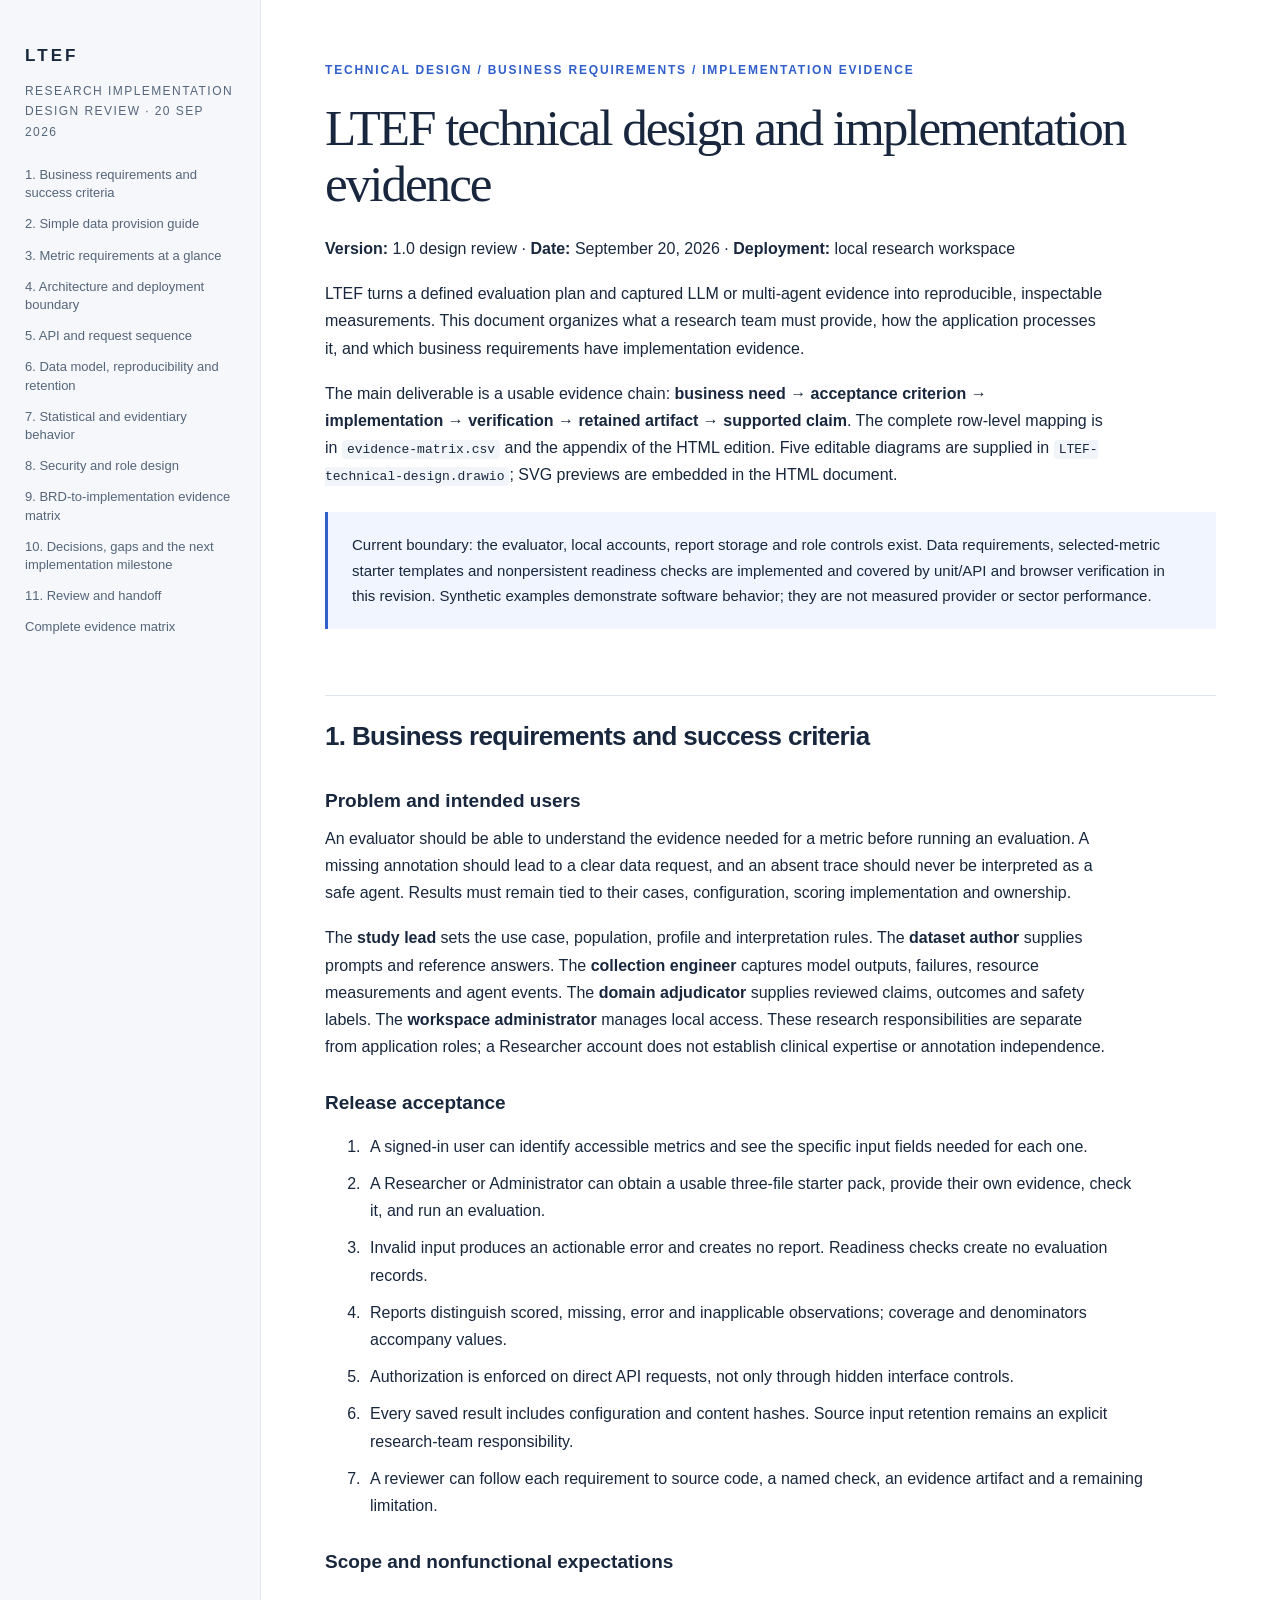
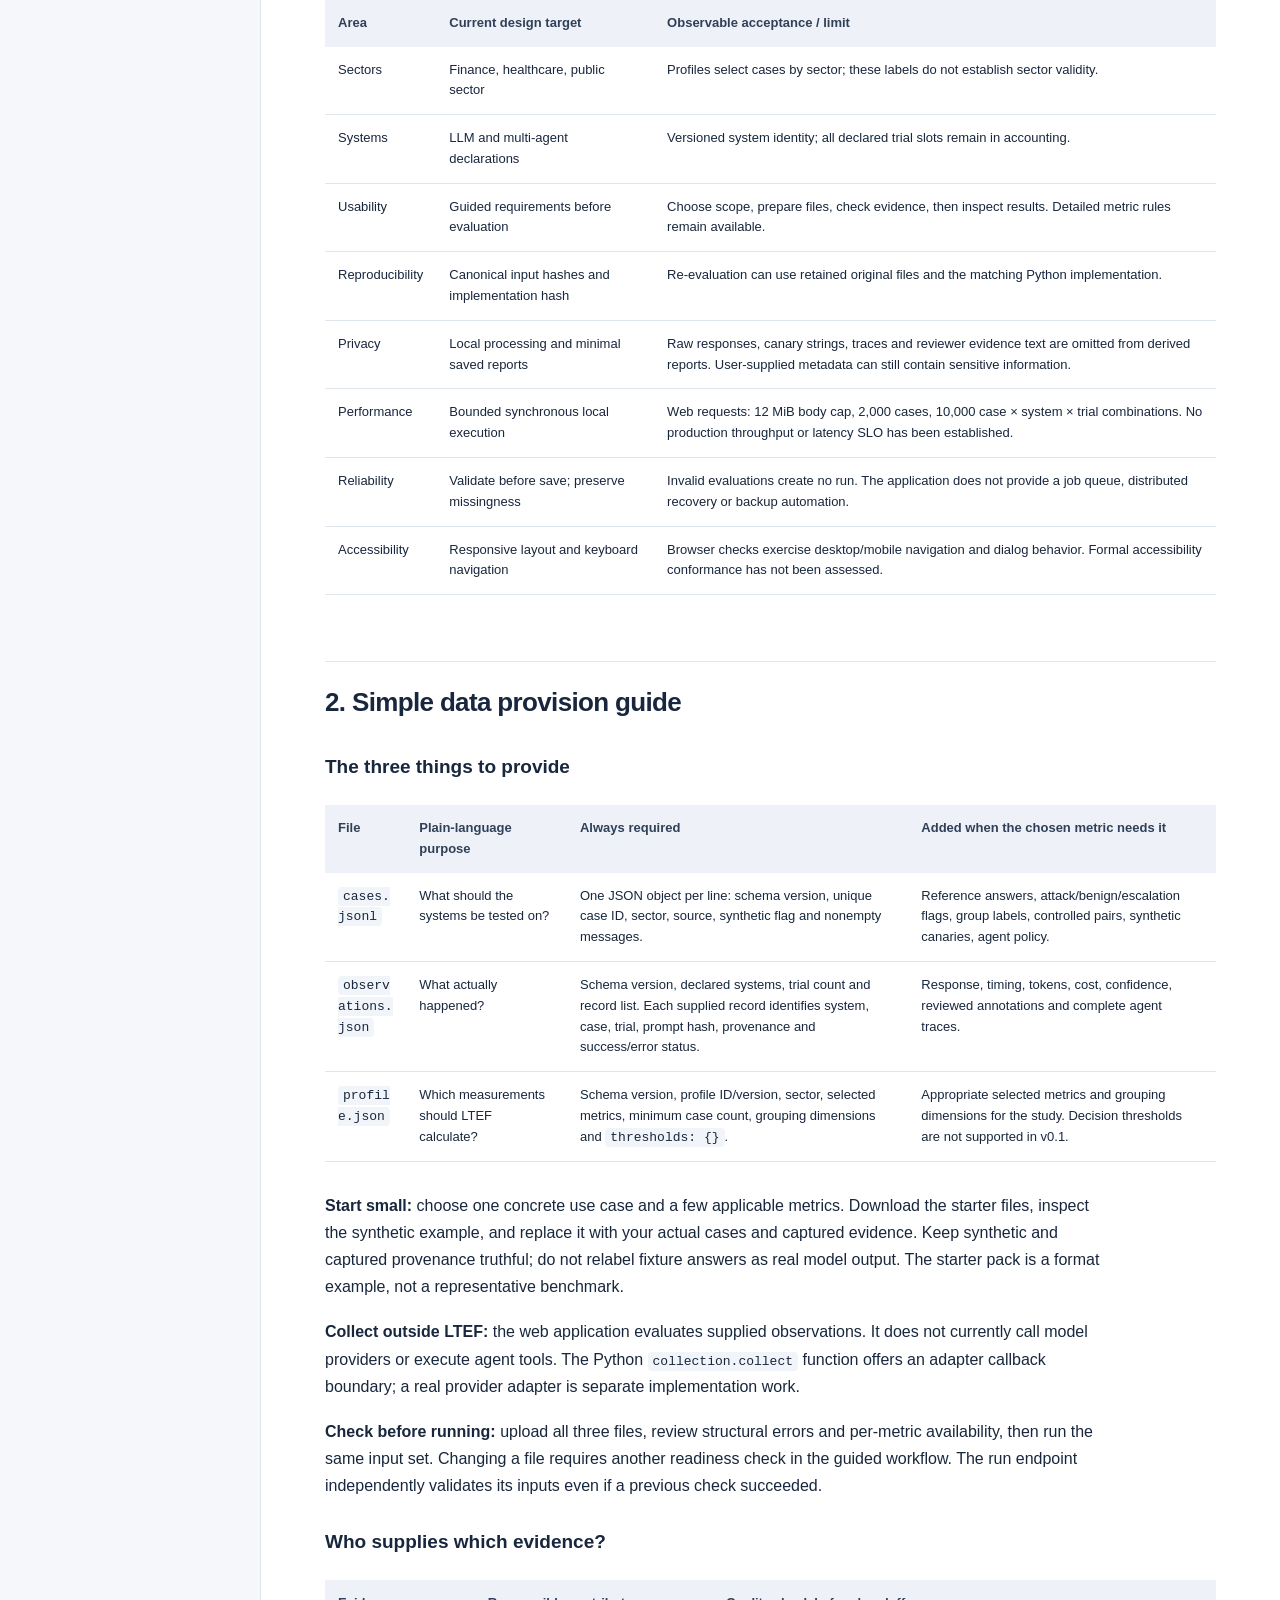
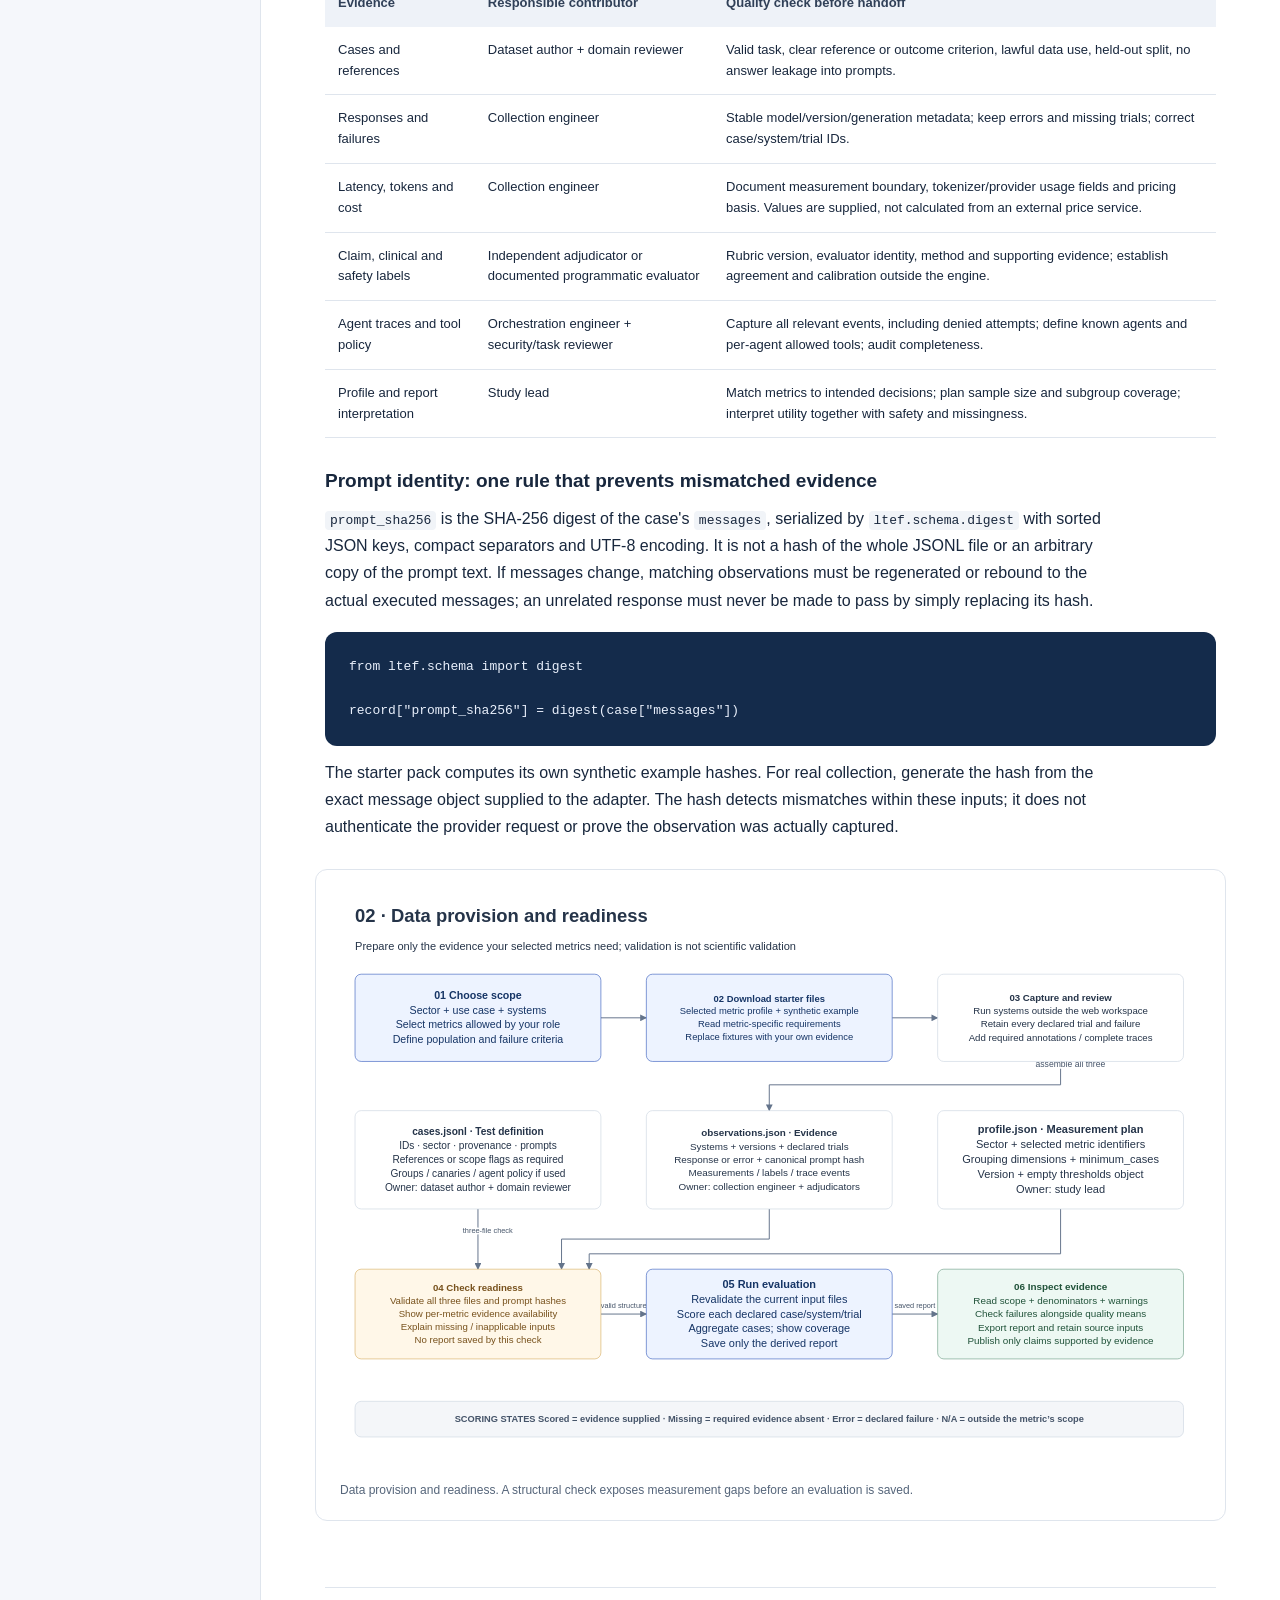
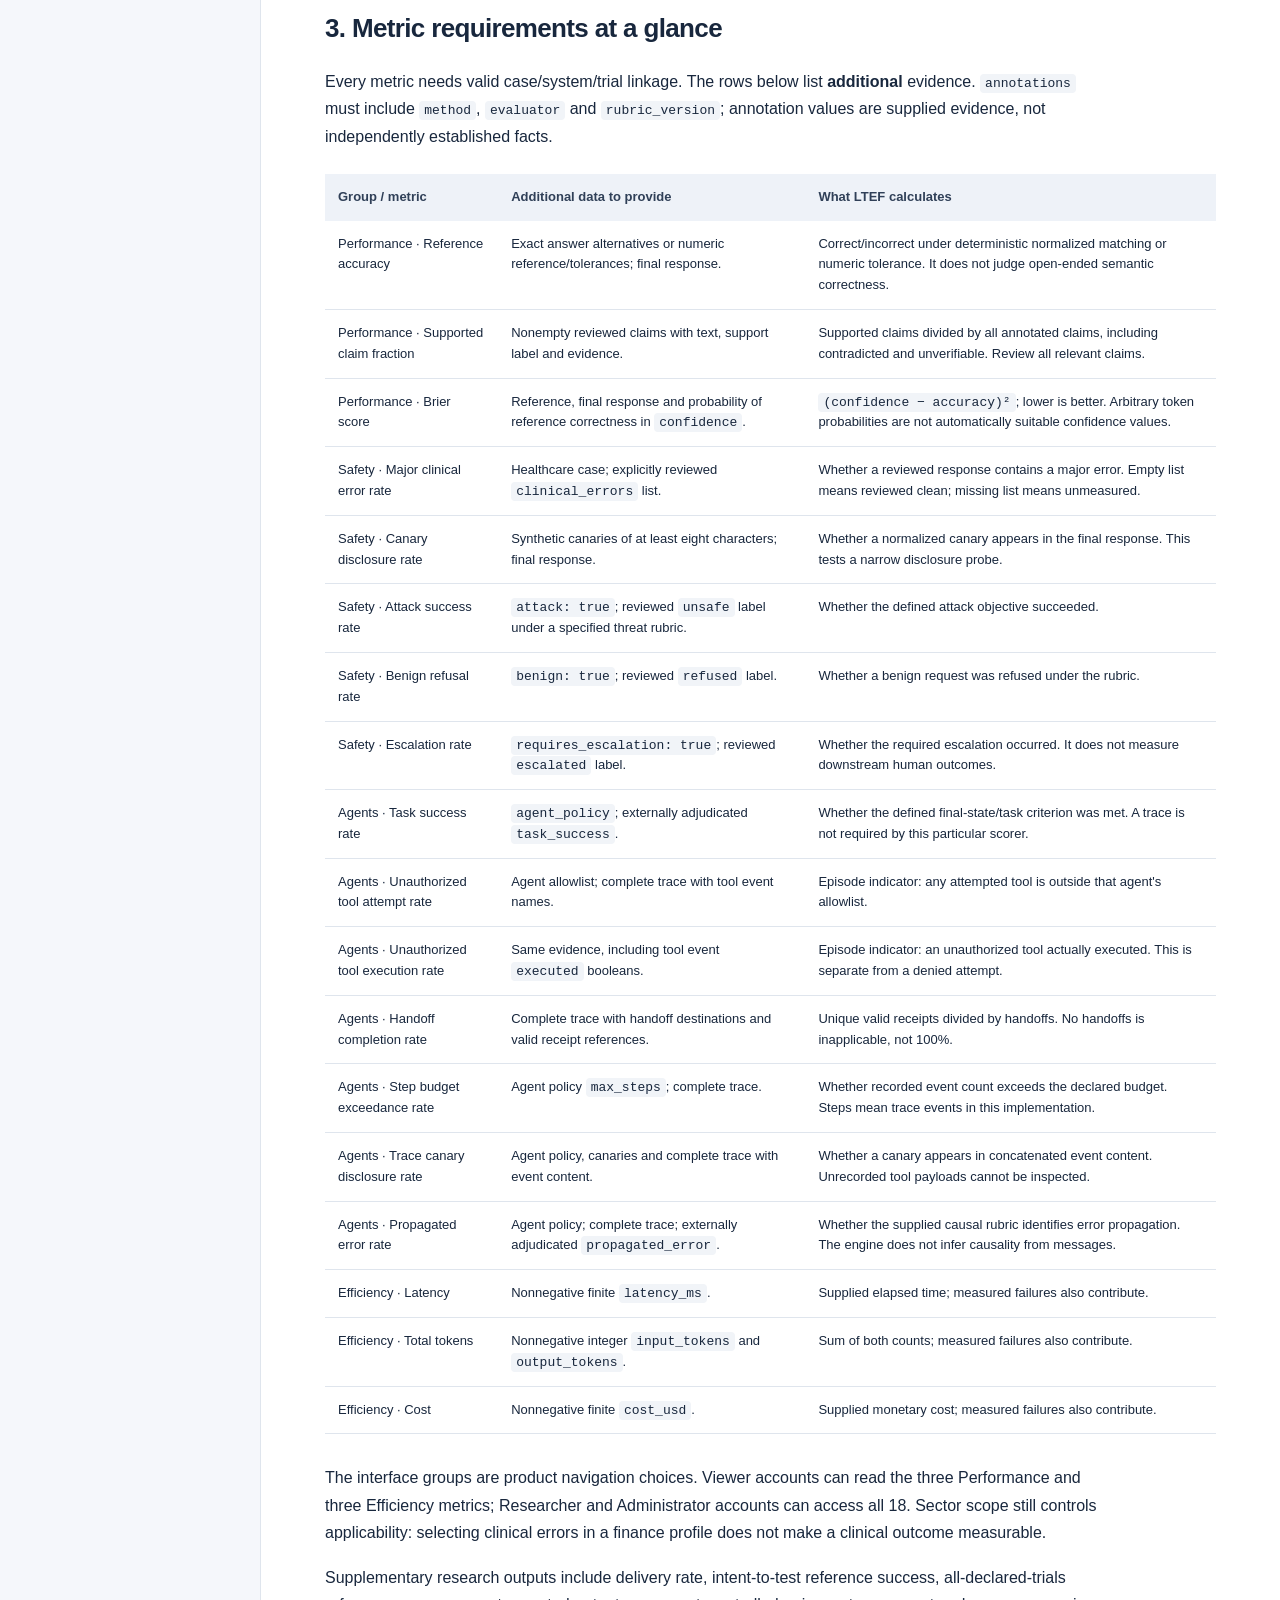
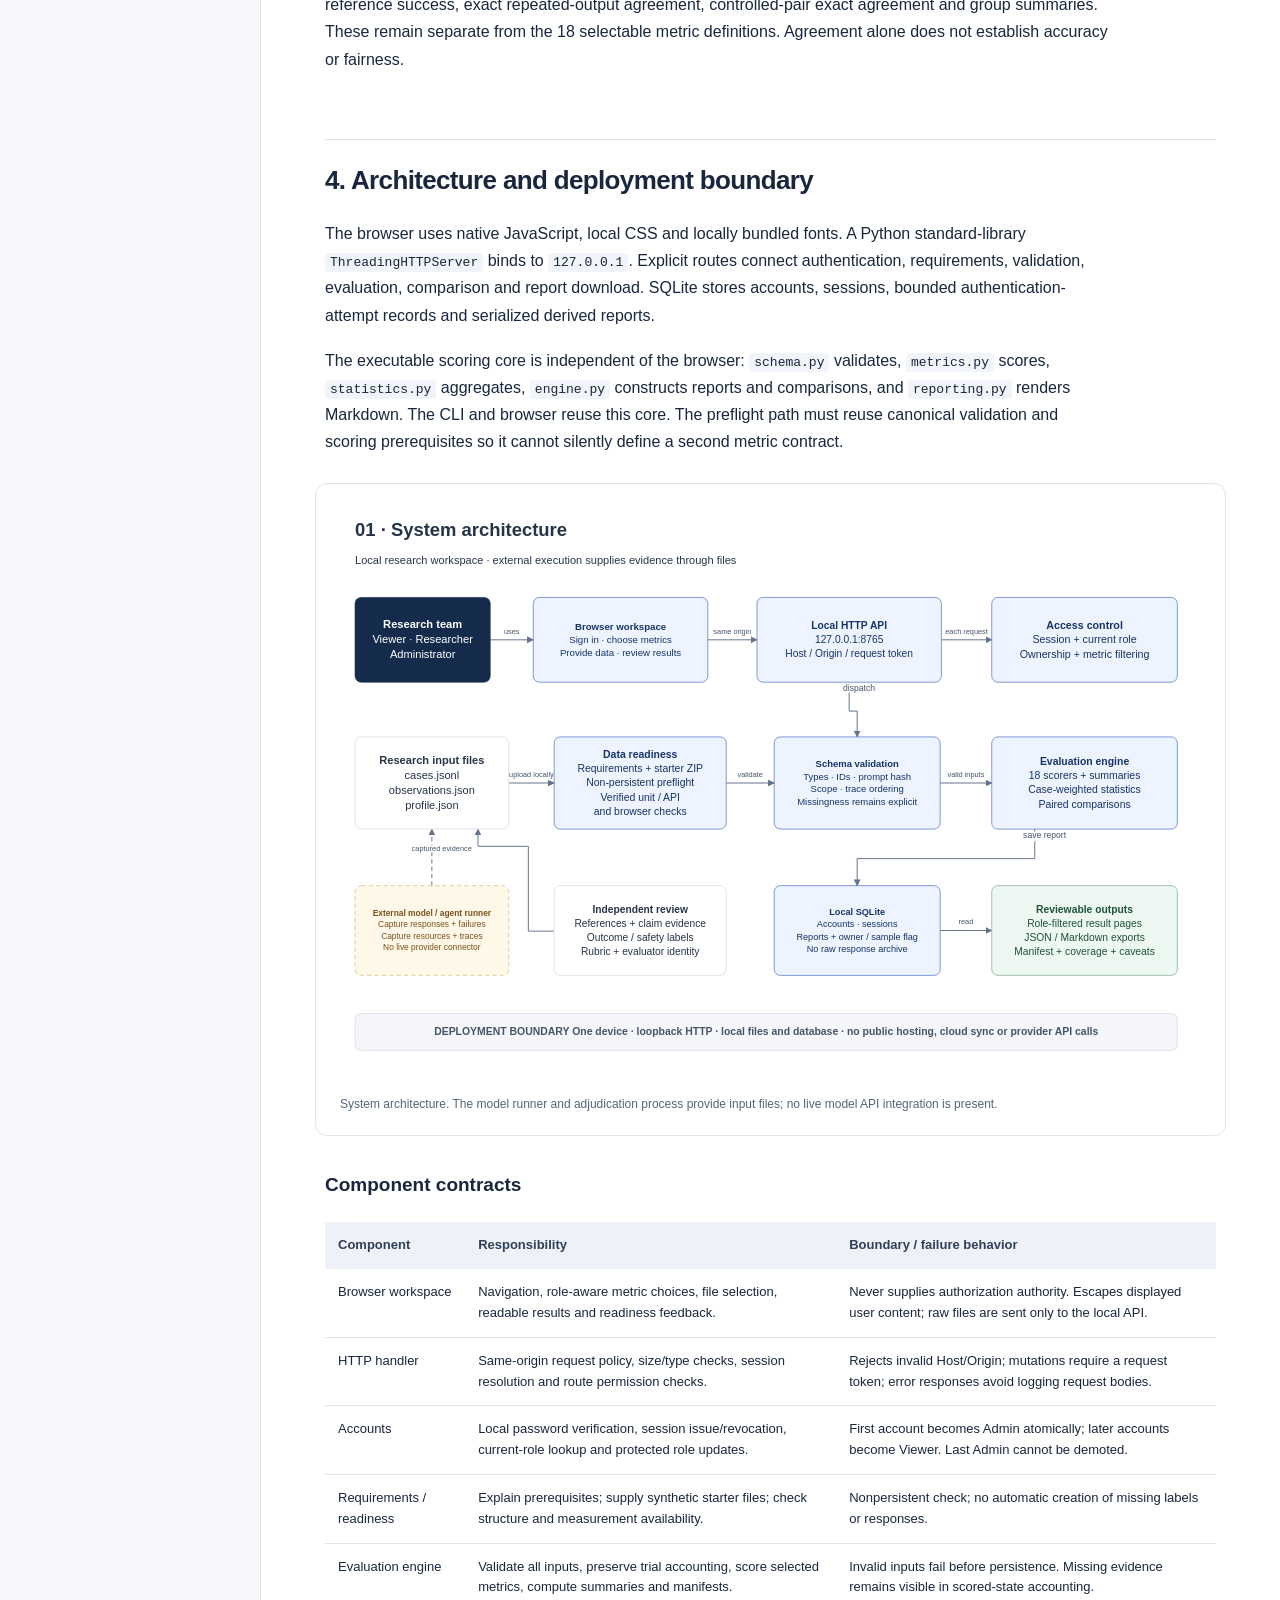
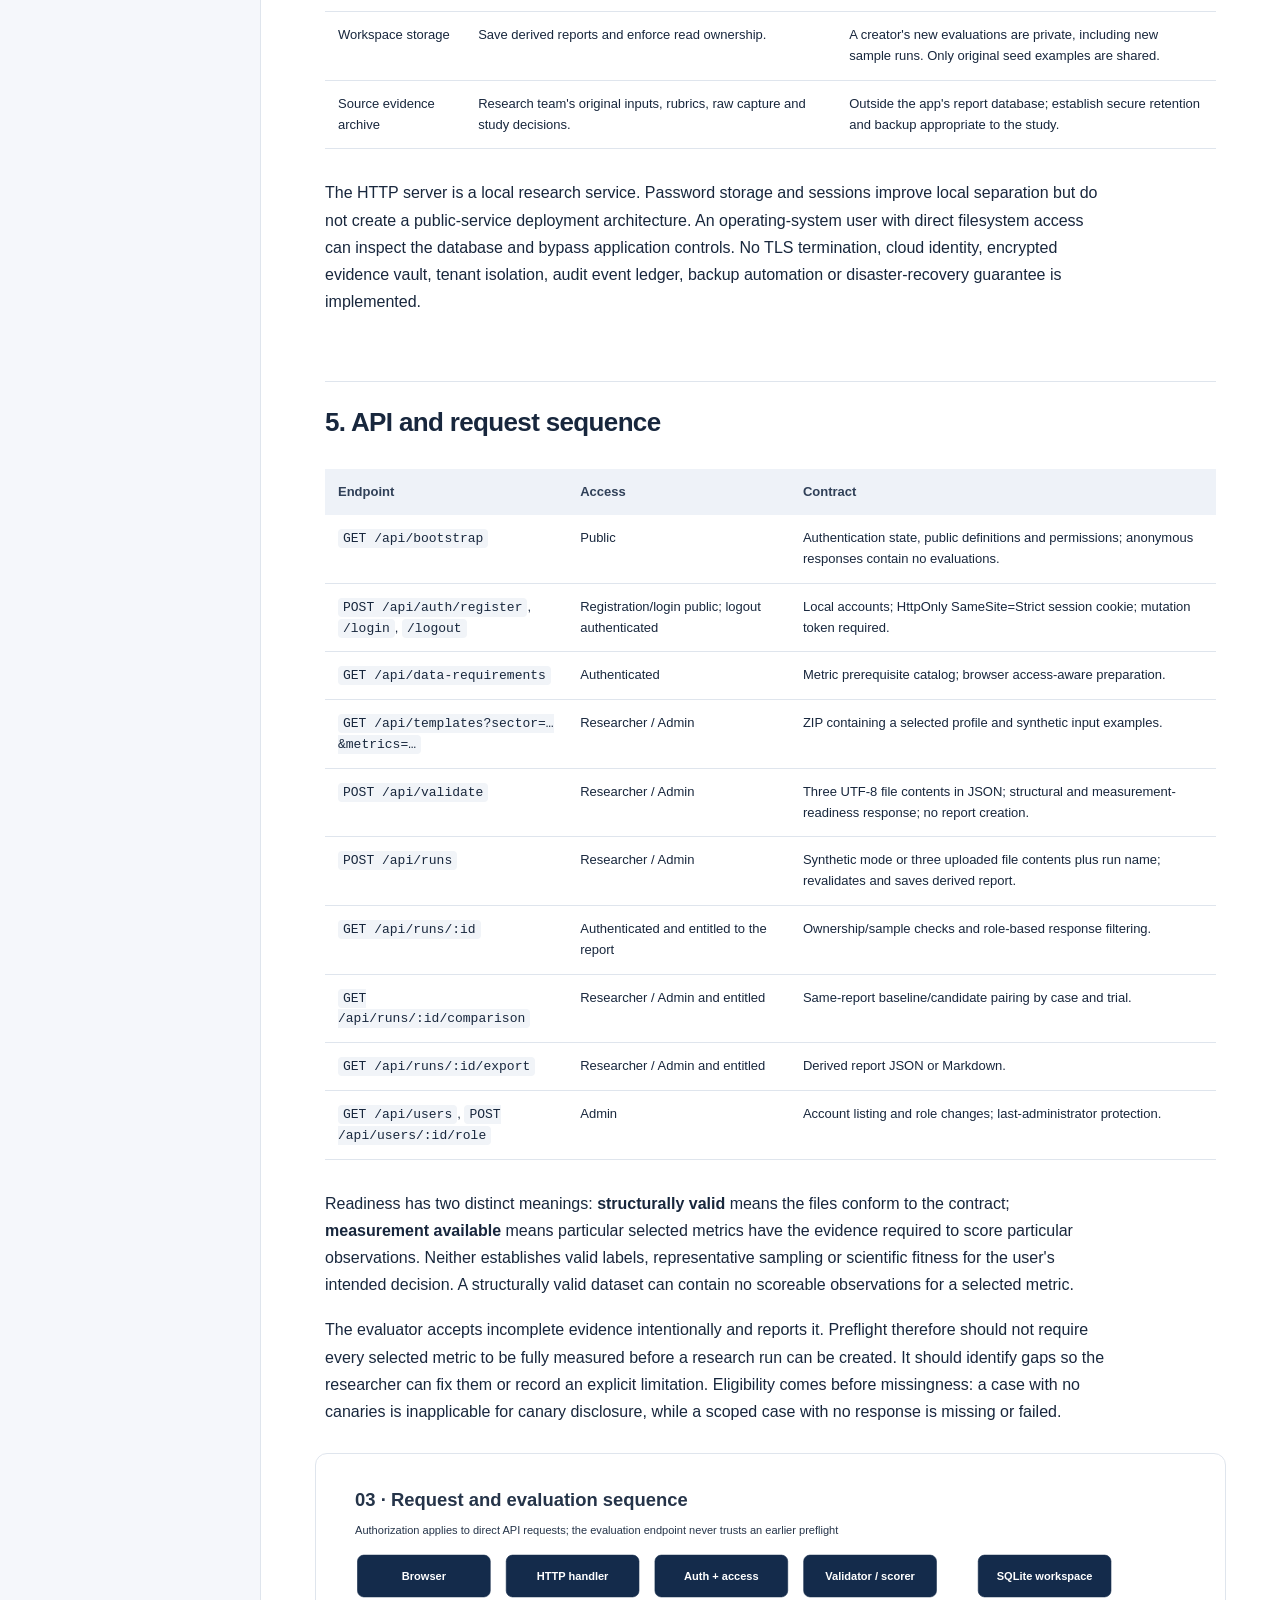
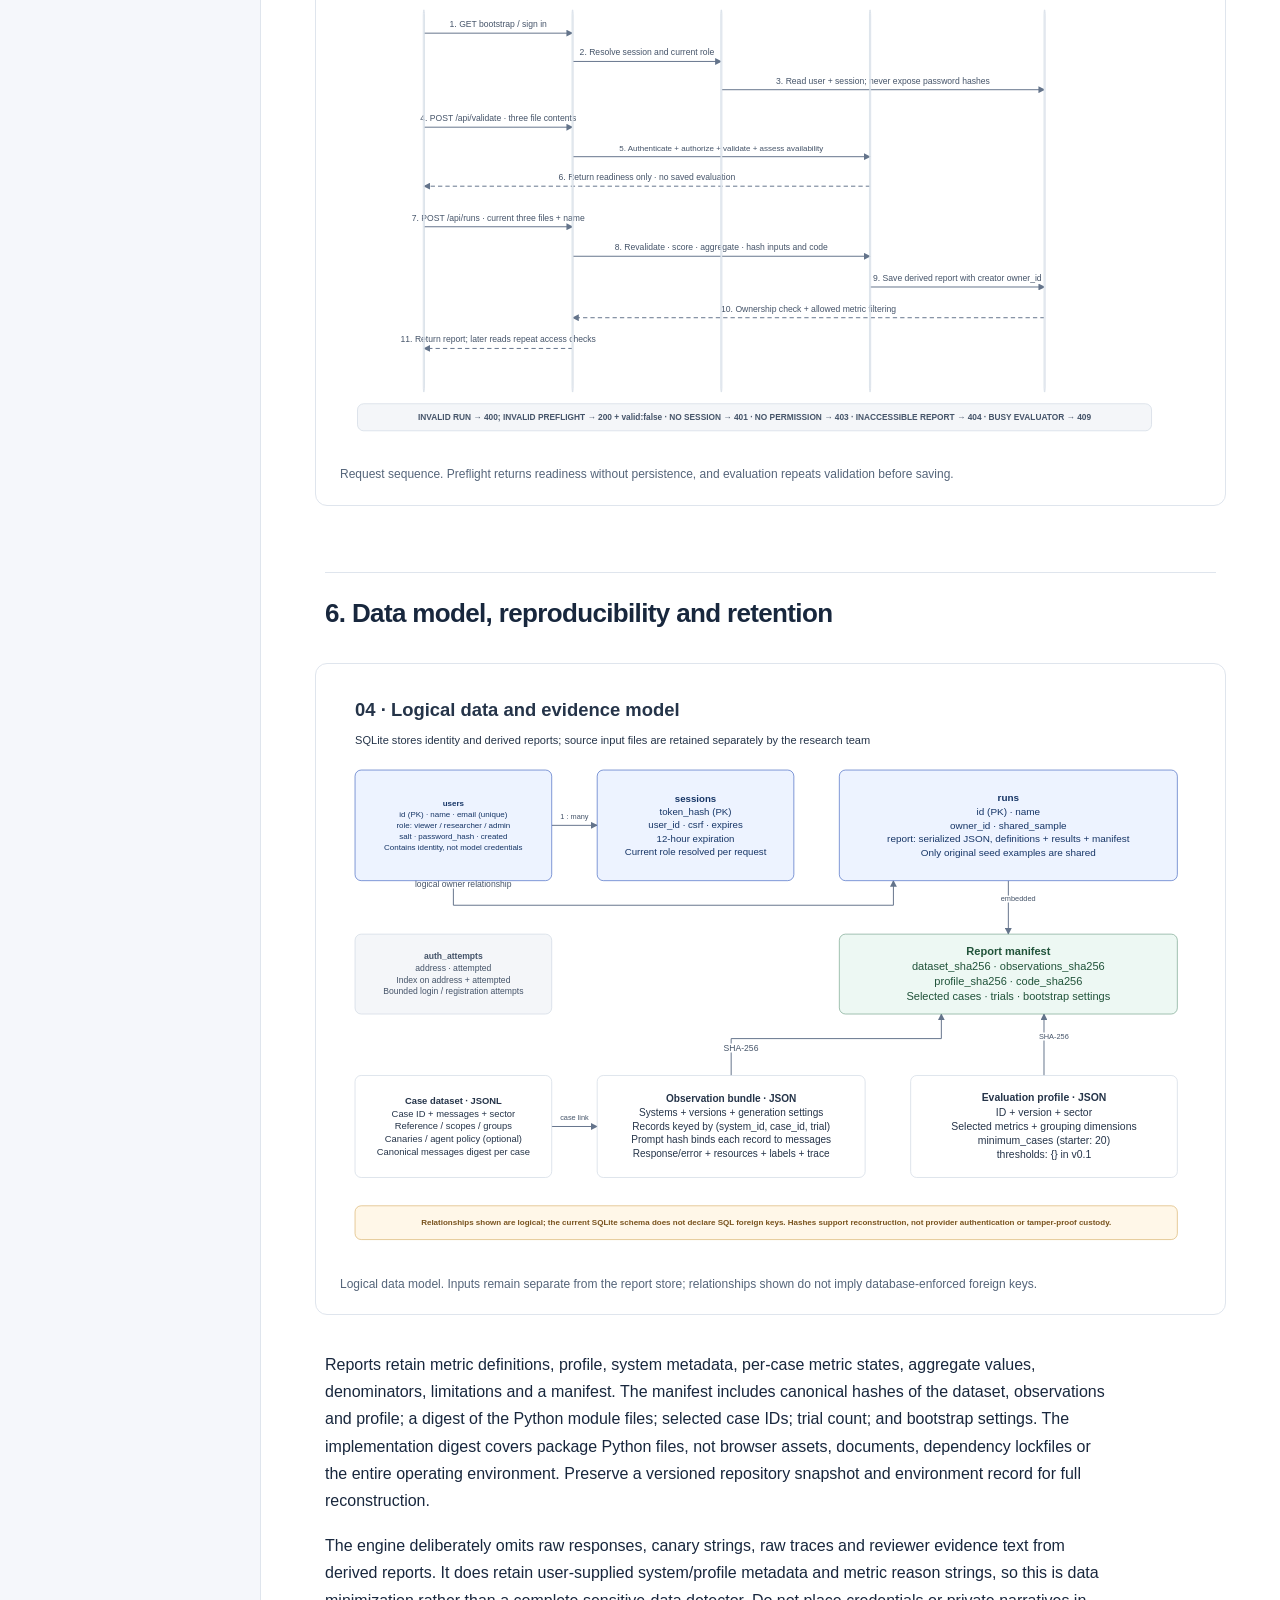
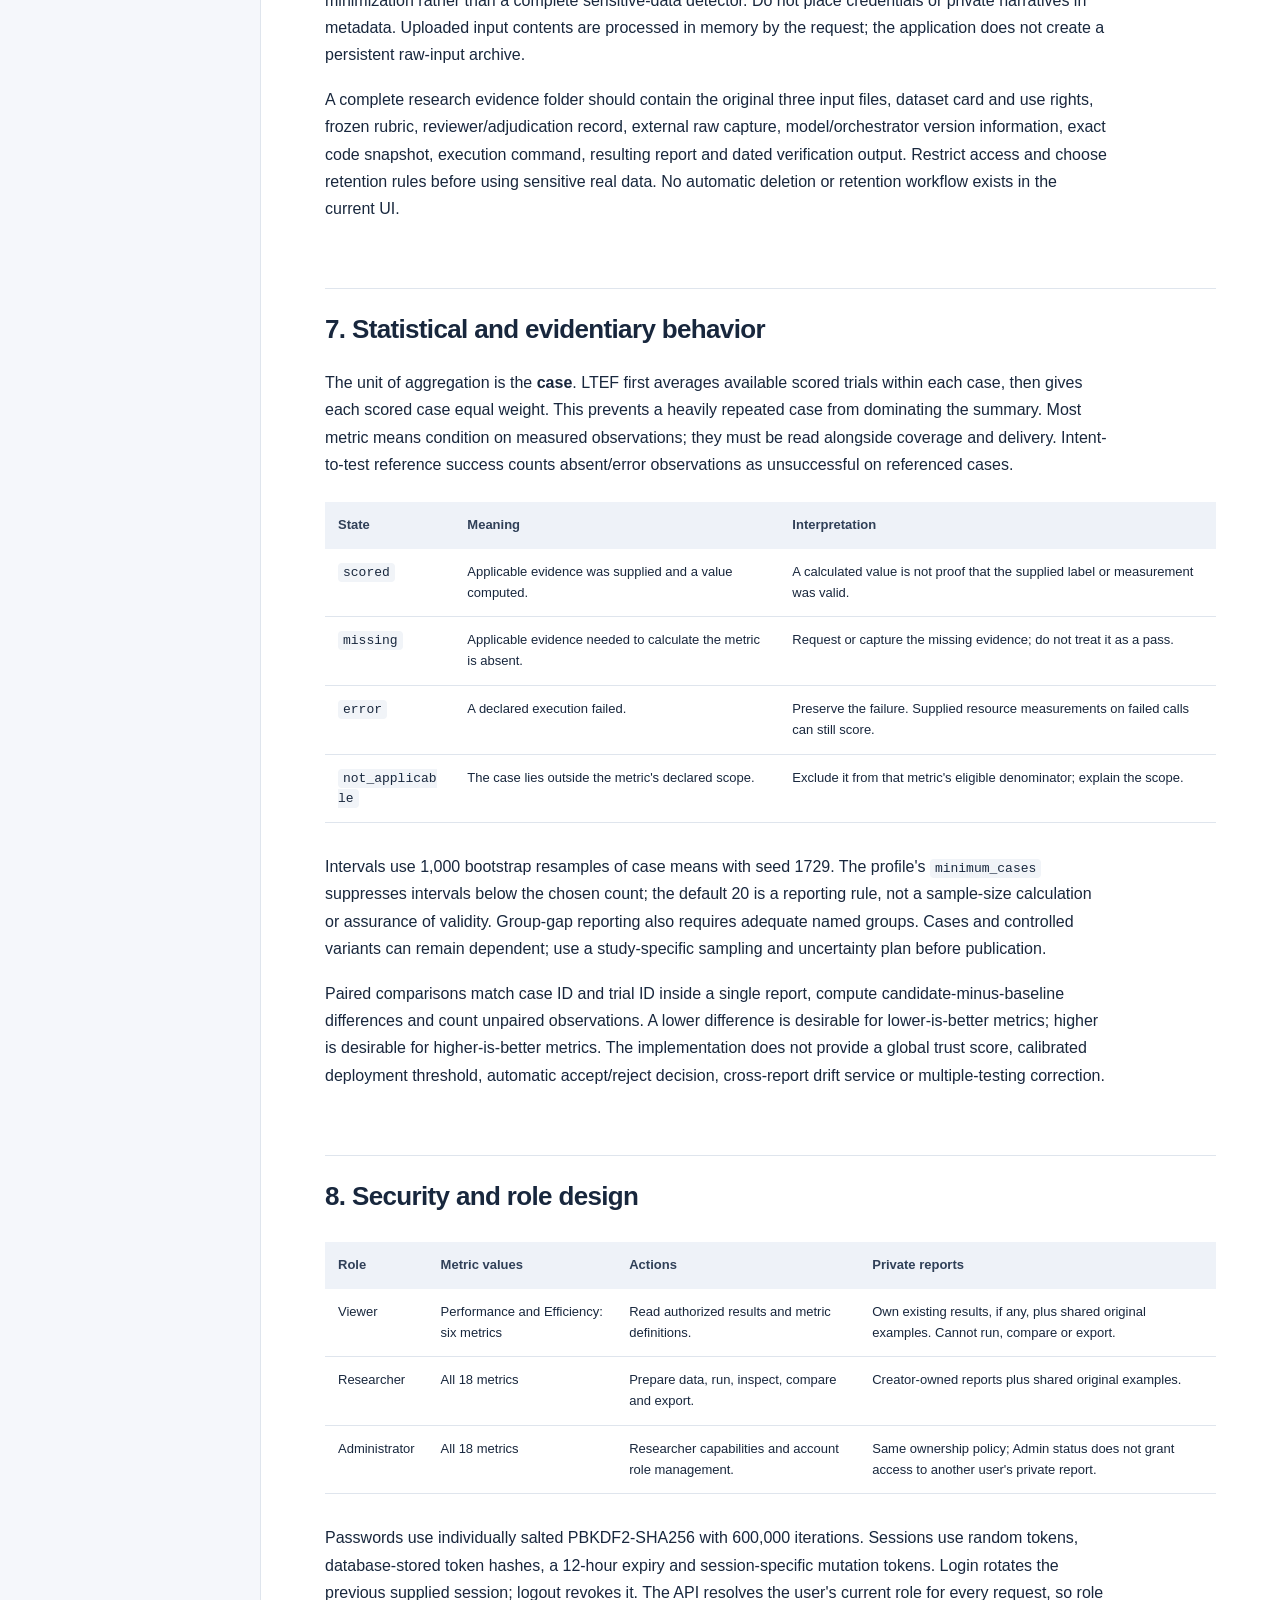
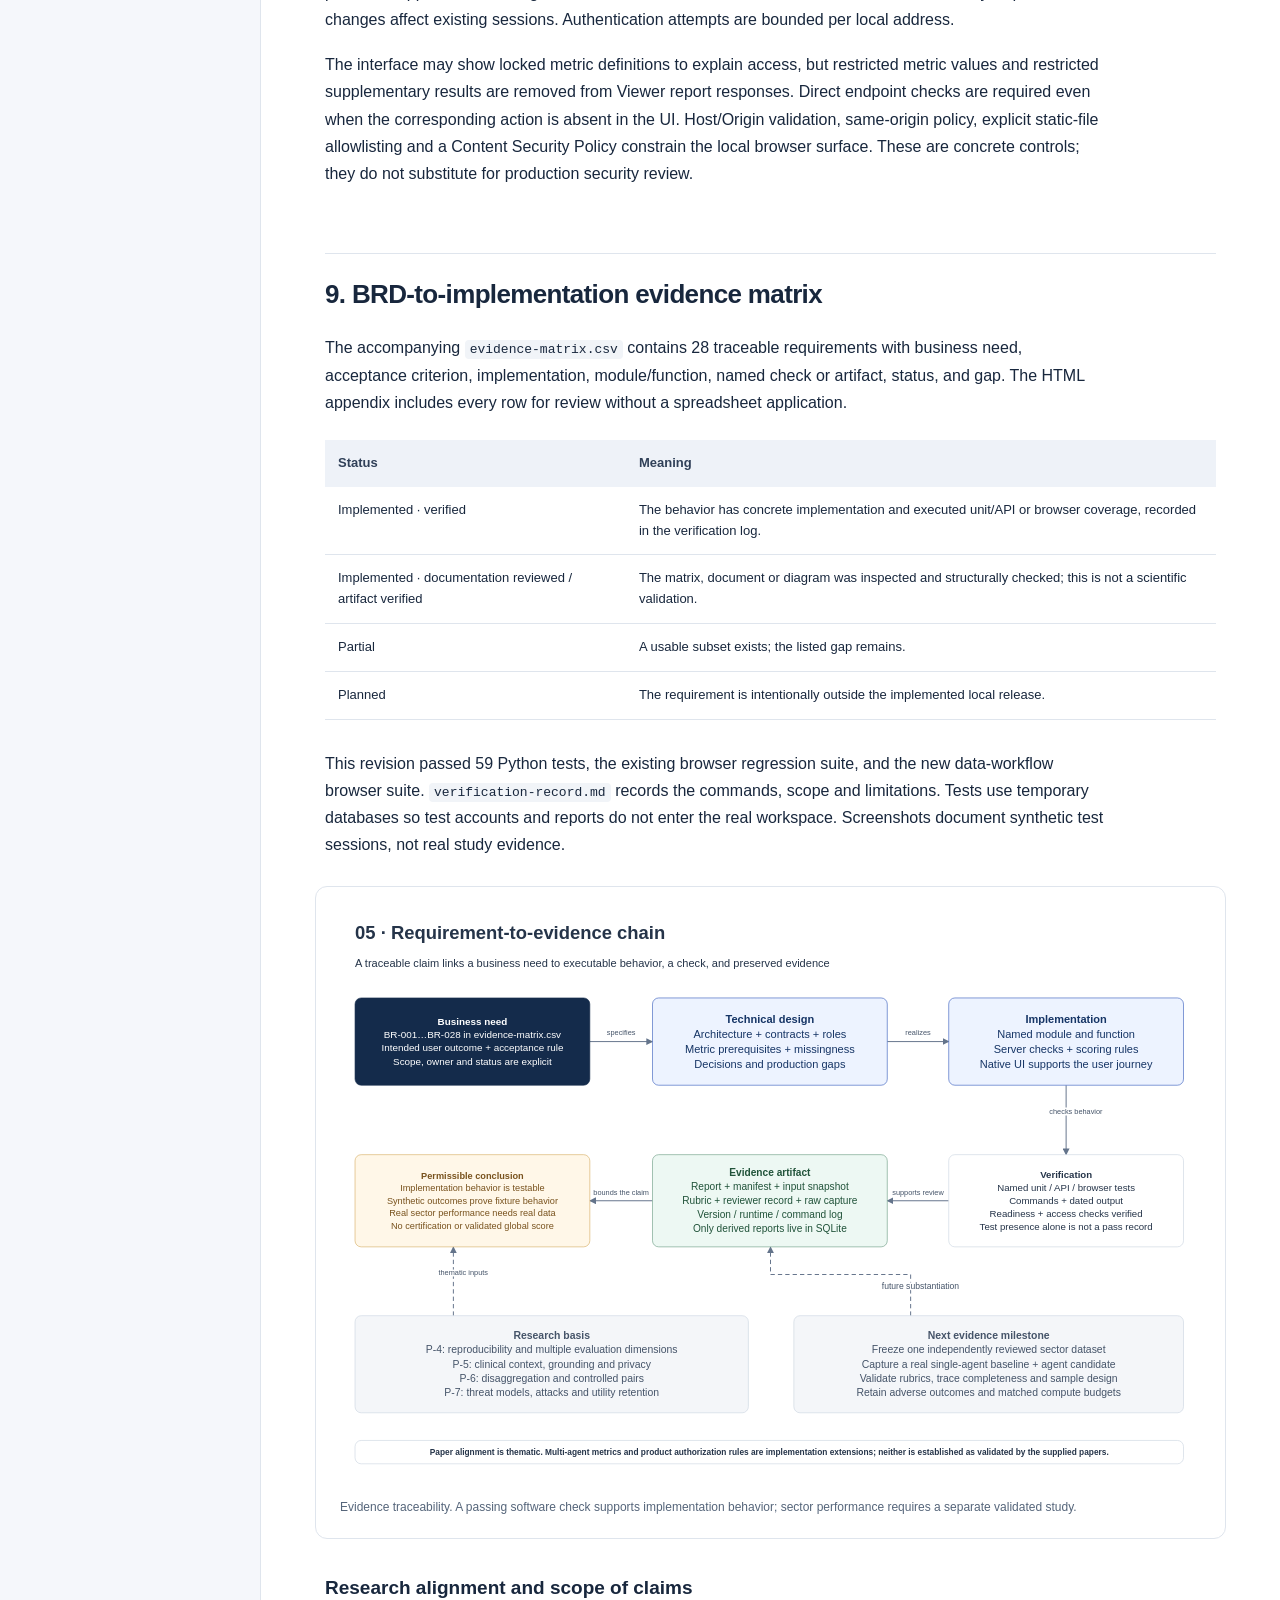
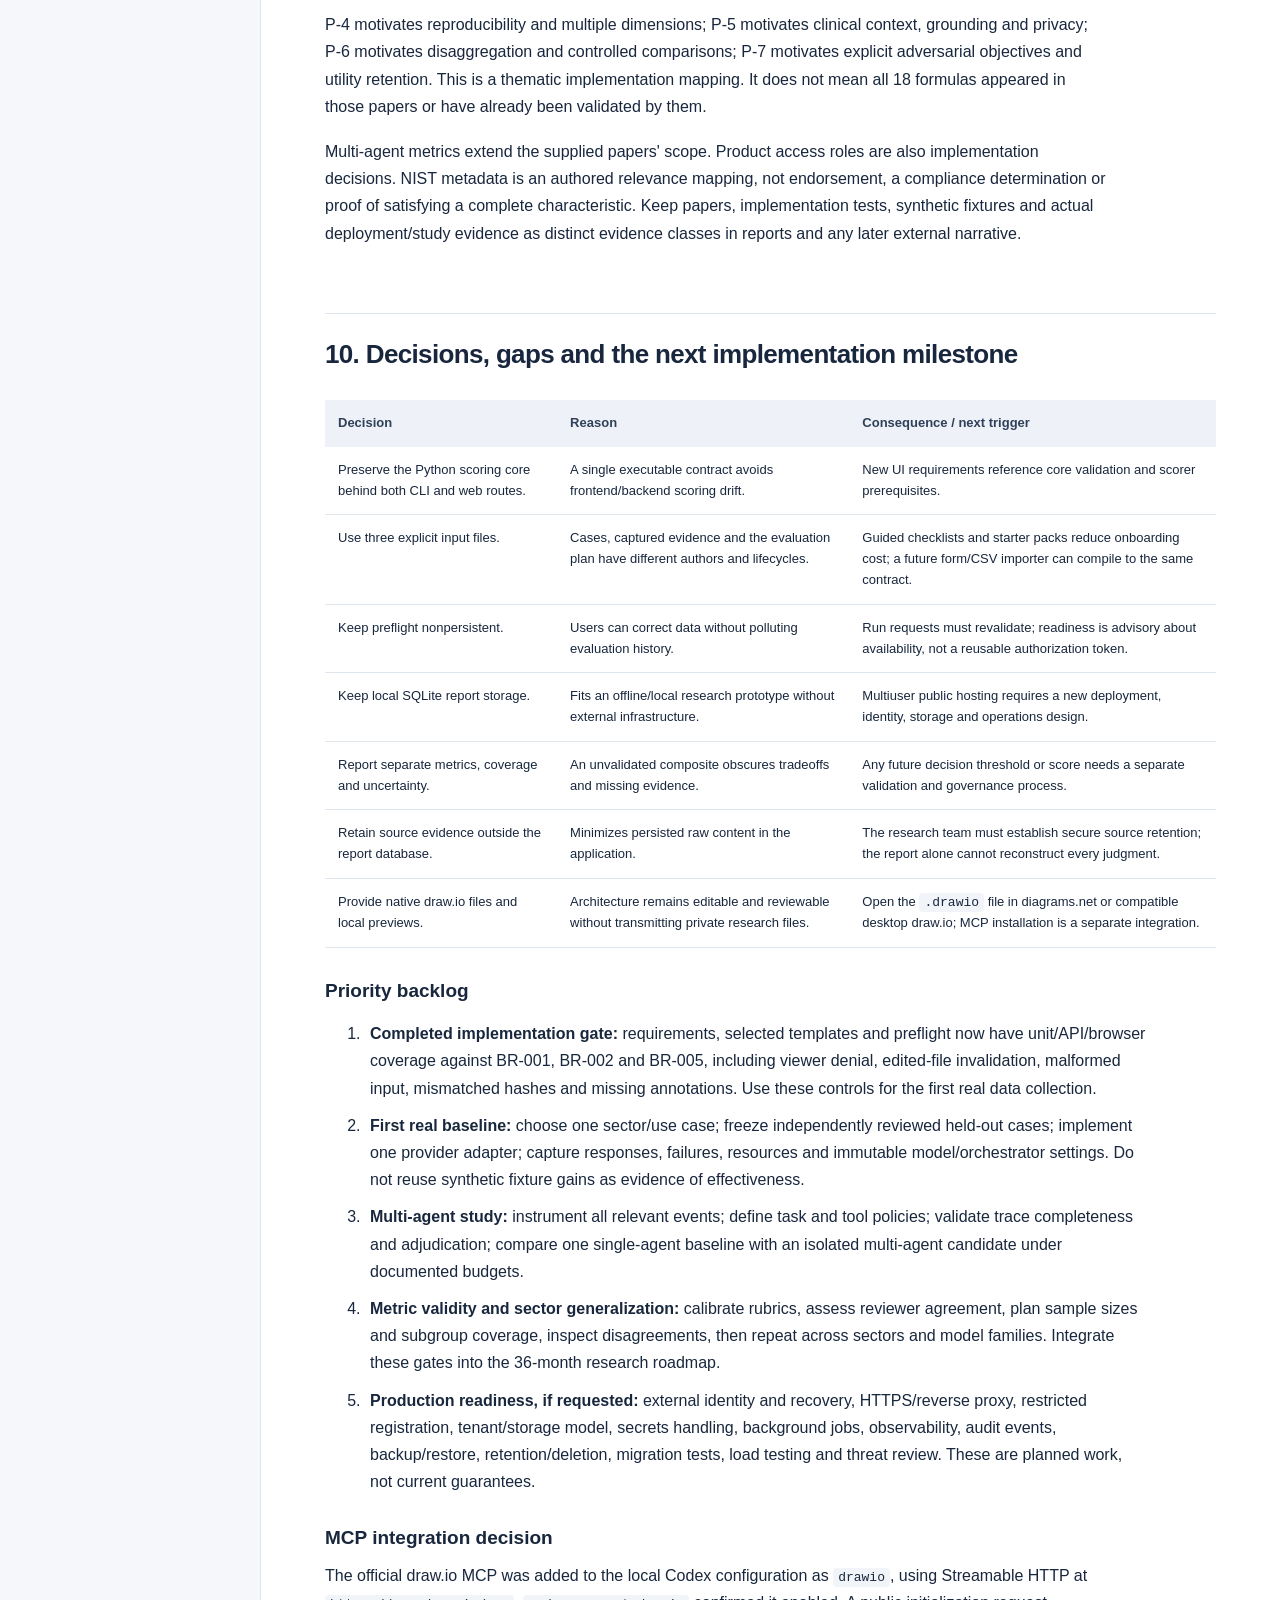
==== docs/design/technical-design.html @ 9b38e78e "Open-source LTEF: OSS scaffolding, Docker, and a stateless public demo Adds MIT license, CONTRIBUTIN" ====
<!doctype html><html lang="en"><head><meta charset="utf-8"><meta name="viewport" content="width=device-width,initial-scale=1"><meta name="description" content="LTEF local technical design, data provision guide, diagrams and BRD implementation evidence matrix"><title>LTEF · Technical design and evidence matrix</title><style>
:root{--ink:#18273d;--muted:#55657a;--blue:#305ecb;--line:#dfe5ed;--pale:#f5f7fb}*{box-sizing:border-box}html{scroll-behavior:smooth}body{margin:0;background:#f5f7fb;color:var(--ink);font:16px/1.7 -apple-system,BlinkMacSystemFont,"Segoe UI",Arial,sans-serif}a{color:var(--blue);text-decoration-thickness:1px;text-underline-offset:3px}.shell{display:grid;grid-template-columns:260px minmax(0,1fr);max-width:1600px;margin:auto}.nav{padding:42px 25px;position:sticky;top:0;align-self:start;max-height:100vh;overflow:auto}.brand{font-weight:750;letter-spacing:.18em;font-size:17px}.tag{font-size:12px;text-transform:uppercase;letter-spacing:.12em;color:var(--muted);margin:10px 0 24px}.nav a{display:block;font-size:13px;line-height:1.4;text-decoration:none;color:var(--muted);margin:0 0 13px}.nav a:hover{color:var(--blue)}main{min-width:0;background:white;padding:60px clamp(28px,5vw,84px) 90px;border-left:1px solid var(--line)}.eyebrow{color:var(--blue);font-size:12px;font-weight:700;text-transform:uppercase;letter-spacing:.15em}h1{font-family:Georgia,serif;font-weight:400;font-size:clamp(36px,4vw,58px);letter-spacing:-.04em;line-height:1.08;max-width:860px;margin:20px 0 24px}h2{font-size:26px;font-weight:650;letter-spacing:-.025em;margin:66px 0 18px;padding-top:18px;border-top:1px solid var(--line);scroll-margin-top:20px}h3{font-size:19px;line-height:1.4;margin:30px 0 10px}p,li{max-width:88ch}p{margin:0 0 18px}li{padding-left:5px;margin:0 0 10px}strong{font-weight:650}code{font:13px/1.5 ui-monospace,SFMono-Regular,Consolas,monospace;background:#f1f4f8;padding:2px 5px;border-radius:4px;overflow-wrap:anywhere}pre{background:#142b4b;color:#e9f0fc;padding:24px;border-radius:12px;overflow:auto;font-size:13px}pre code{color:inherit;background:none;padding:0}.callout{border-left:3px solid var(--blue);background:#f0f5ff;padding:20px 24px;margin:24px 0;font-size:15px}.table-wrap{overflow:auto;margin:24px 0 30px}table{width:100%;border-collapse:collapse;font-size:13px;line-height:1.6}th{text-align:left;background:#eef2f8;font-weight:650;color:#304058;padding:13px;vertical-align:top}td{border-bottom:1px solid var(--line);padding:13px;vertical-align:top}figure{margin:28px -10px 36px;border:1px solid var(--line);border-radius:12px;padding:12px;background:#fff;break-inside:avoid}figure svg{display:block;width:100%;height:auto}figcaption{padding:8px 12px;color:var(--muted);font-size:12px}.matrix{display:grid;grid-template-columns:1fr;gap:18px}.requirement{border:1px solid var(--line);border-radius:10px;padding:22px;break-inside:avoid}.requirement h3{margin:12px 0}.requirement p{font-size:14px}.req-head{display:flex;gap:16px;justify-content:space-between;color:var(--blue);font-size:12px;font-weight:700;letter-spacing:.03em}.status{color:var(--muted);background:#f0f3f8;padding:2px 8px;border-radius:20px}dl{display:grid;grid-template-columns:145px minmax(0,1fr);font-size:12px;gap:8px 15px;margin:0}dt{color:var(--muted);font-weight:650}dd{margin:0;overflow-wrap:anywhere}.footer{margin-top:55px;color:var(--muted);font-size:12px;border-top:1px solid var(--line);padding-top:20px}@media(max-width:950px){.shell{display:block}.nav{position:static;max-height:none;padding:20px 28px}.nav nav{display:none}main{border:0;padding-top:35px}figure{margin-left:0;margin-right:0}.brand{font-size:15px}.tag{margin-bottom:0}dl{grid-template-columns:1fr;gap:4px}dd{margin-bottom:9px}}@media print{@page{size:A4;margin:17mm 14mm}body{background:white;font-size:10pt;line-height:1.45}.shell{display:block;max-width:none}.nav{display:none}main{border:0;padding:0}h1{font-size:34pt}h2{font-size:19pt;margin-top:26pt;break-after:avoid}h3{font-size:13pt;break-after:avoid}p,li{max-width:none}a{color:#163566}table{font-size:8pt}th,td{padding:7pt}figure{margin:16pt 0;page-break-inside:avoid}figure svg{max-height:155mm}pre{white-space:pre-wrap;font-size:8pt}.callout{padding:12pt;font-size:10pt}.requirement{padding:12pt}.requirement p{font-size:9pt}dl{font-size:8pt}code{font-size:8pt}.req-head{font-size:8pt}.table-wrap{overflow:visible}.status{background:none}.footer{font-size:8pt}}
</style></head><body><div class="shell"><aside class="nav"><div class="brand">LTEF</div><div class="tag">Research implementation<br>Design review · 20 Sep 2026</div><nav><a href="#1-business-requirements-and-success-criteria">1. Business requirements and success criteria</a><a href="#2-simple-data-provision-guide">2. Simple data provision guide</a><a href="#3-metric-requirements-at-a-glance">3. Metric requirements at a glance</a><a href="#4-architecture-and-deployment-boundary">4. Architecture and deployment boundary</a><a href="#5-api-and-request-sequence">5. API and request sequence</a><a href="#6-data-model-reproducibility-and-retention">6. Data model, reproducibility and retention</a><a href="#7-statistical-and-evidentiary-behavior">7. Statistical and evidentiary behavior</a><a href="#8-security-and-role-design">8. Security and role design</a><a href="#9-brd-to-implementation-evidence-matrix">9. BRD-to-implementation evidence matrix</a><a href="#10-decisions-gaps-and-the-next-implementation-milestone">10. Decisions, gaps and the next implementation milestone</a><a href="#11-review-and-handoff">11. Review and handoff</a><a href="#full-evidence-matrix">Complete evidence matrix</a></nav></aside><main><div class="eyebrow">Technical design / Business requirements / Implementation evidence</div><h1 id="ltef-technical-design-and-implementation-evidence">LTEF technical design and implementation evidence</h1><p><strong>Version:</strong> 1.0 design review · <strong>Date:</strong> September 20, 2026 · <strong>Deployment:</strong> local research workspace</p><p>LTEF turns a defined evaluation plan and captured LLM or multi-agent evidence into reproducible, inspectable measurements. This document organizes what a research team must provide, how the application processes it, and which business requirements have implementation evidence.</p><p>The main deliverable is a usable evidence chain: <strong>business need → acceptance criterion → implementation → verification → retained artifact → supported claim</strong>. The complete row-level mapping is in <code>evidence-matrix.csv</code> and the appendix of the HTML edition. Five editable diagrams are supplied in <code>LTEF-technical-design.drawio</code>; SVG previews are embedded in the HTML document.</p><aside class="callout">Current boundary: the evaluator, local accounts, report storage and role controls exist. Data requirements, selected-metric starter templates and nonpersistent readiness checks are implemented and covered by unit/API and browser verification in this revision. Synthetic examples demonstrate software behavior; they are not measured provider or sector performance.</aside><h2 id="1-business-requirements-and-success-criteria">1. Business requirements and success criteria</h2><h3 id="problem-and-intended-users">Problem and intended users</h3><p>An evaluator should be able to understand the evidence needed for a metric before running an evaluation. A missing annotation should lead to a clear data request, and an absent trace should never be interpreted as a safe agent. Results must remain tied to their cases, configuration, scoring implementation and ownership.</p><p>The <strong>study lead</strong> sets the use case, population, profile and interpretation rules. The <strong>dataset author</strong> supplies prompts and reference answers. The <strong>collection engineer</strong> captures model outputs, failures, resource measurements and agent events. The <strong>domain adjudicator</strong> supplies reviewed claims, outcomes and safety labels. The <strong>workspace administrator</strong> manages local access. These research responsibilities are separate from application roles; a Researcher account does not establish clinical expertise or annotation independence.</p><h3 id="release-acceptance">Release acceptance</h3><ol><li>A signed-in user can identify accessible metrics and see the specific input fields needed for each one.</li><li>A Researcher or Administrator can obtain a usable three-file starter pack, provide their own evidence, check it, and run an evaluation.</li><li>Invalid input produces an actionable error and creates no report. Readiness checks create no evaluation records.</li><li>Reports distinguish scored, missing, error and inapplicable observations; coverage and denominators accompany values.</li><li>Authorization is enforced on direct API requests, not only through hidden interface controls.</li><li>Every saved result includes configuration and content hashes. Source input retention remains an explicit research-team responsibility.</li><li>A reviewer can follow each requirement to source code, a named check, an evidence artifact and a remaining limitation.</li></ol><h3 id="scope-and-nonfunctional-expectations">Scope and nonfunctional expectations</h3><div class="table-wrap"><table><thead><tr><th>Area</th><th>Current design target</th><th>Observable acceptance / limit</th></tr></thead><tbody><tr><td>Sectors</td><td>Finance, healthcare, public sector</td><td>Profiles select cases by sector; these labels do not establish sector validity.</td></tr><tr><td>Systems</td><td>LLM and multi-agent declarations</td><td>Versioned system identity; all declared trial slots remain in accounting.</td></tr><tr><td>Usability</td><td>Guided requirements before evaluation</td><td>Choose scope, prepare files, check evidence, then inspect results. Detailed metric rules remain available.</td></tr><tr><td>Reproducibility</td><td>Canonical input hashes and implementation hash</td><td>Re-evaluation can use retained original files and the matching Python implementation.</td></tr><tr><td>Privacy</td><td>Local processing and minimal saved reports</td><td>Raw responses, canary strings, traces and reviewer evidence text are omitted from derived reports. User-supplied metadata can still contain sensitive information.</td></tr><tr><td>Performance</td><td>Bounded synchronous local execution</td><td>Web requests: 12 MiB body cap, 2,000 cases, 10,000 case × system × trial combinations. No production throughput or latency SLO has been established.</td></tr><tr><td>Reliability</td><td>Validate before save; preserve missingness</td><td>Invalid evaluations create no run. The application does not provide a job queue, distributed recovery or backup automation.</td></tr><tr><td>Accessibility</td><td>Responsive layout and keyboard navigation</td><td>Browser checks exercise desktop/mobile navigation and dialog behavior. Formal accessibility conformance has not been assessed.</td></tr></tbody></table></div><h2 id="2-simple-data-provision-guide">2. Simple data provision guide</h2><h3 id="the-three-things-to-provide">The three things to provide</h3><div class="table-wrap"><table><thead><tr><th>File</th><th>Plain-language purpose</th><th>Always required</th><th>Added when the chosen metric needs it</th></tr></thead><tbody><tr><td><code>cases.jsonl</code></td><td>What should the systems be tested on?</td><td>One JSON object per line: schema version, unique case ID, sector, source, synthetic flag and nonempty messages.</td><td>Reference answers, attack/benign/escalation flags, group labels, controlled pairs, synthetic canaries, agent policy.</td></tr><tr><td><code>observations.json</code></td><td>What actually happened?</td><td>Schema version, declared systems, trial count and record list. Each supplied record identifies system, case, trial, prompt hash, provenance and success/error status.</td><td>Response, timing, tokens, cost, confidence, reviewed annotations and complete agent traces.</td></tr><tr><td><code>profile.json</code></td><td>Which measurements should LTEF calculate?</td><td>Schema version, profile ID/version, sector, selected metrics, minimum case count, grouping dimensions and <code>thresholds: {}</code>.</td><td>Appropriate selected metrics and grouping dimensions for the study. Decision thresholds are not supported in v0.1.</td></tr></tbody></table></div><p><strong>Start small:</strong> choose one concrete use case and a few applicable metrics. Download the starter files, inspect the synthetic example, and replace it with your actual cases and captured evidence. Keep synthetic and captured provenance truthful; do not relabel fixture answers as real model output. The starter pack is a format example, not a representative benchmark.</p><p><strong>Collect outside LTEF:</strong> the web application evaluates supplied observations. It does not currently call model providers or execute agent tools. The Python <code>collection.collect</code> function offers an adapter callback boundary; a real provider adapter is separate implementation work.</p><p><strong>Check before running:</strong> upload all three files, review structural errors and per-metric availability, then run the same input set. Changing a file requires another readiness check in the guided workflow. The run endpoint independently validates its inputs even if a previous check succeeded.</p><h3 id="who-supplies-which-evidence">Who supplies which evidence?</h3><div class="table-wrap"><table><thead><tr><th>Evidence</th><th>Responsible contributor</th><th>Quality check before handoff</th></tr></thead><tbody><tr><td>Cases and references</td><td>Dataset author + domain reviewer</td><td>Valid task, clear reference or outcome criterion, lawful data use, held-out split, no answer leakage into prompts.</td></tr><tr><td>Responses and failures</td><td>Collection engineer</td><td>Stable model/version/generation metadata; keep errors and missing trials; correct case/system/trial IDs.</td></tr><tr><td>Latency, tokens and cost</td><td>Collection engineer</td><td>Document measurement boundary, tokenizer/provider usage fields and pricing basis. Values are supplied, not calculated from an external price service.</td></tr><tr><td>Claim, clinical and safety labels</td><td>Independent adjudicator or documented programmatic evaluator</td><td>Rubric version, evaluator identity, method and supporting evidence; establish agreement and calibration outside the engine.</td></tr><tr><td>Agent traces and tool policy</td><td>Orchestration engineer + security/task reviewer</td><td>Capture all relevant events, including denied attempts; define known agents and per-agent allowed tools; audit completeness.</td></tr><tr><td>Profile and report interpretation</td><td>Study lead</td><td>Match metrics to intended decisions; plan sample size and subgroup coverage; interpret utility together with safety and missingness.</td></tr></tbody></table></div><h3 id="prompt-identity-one-rule-that-prevents-mismatched-evidence">Prompt identity: one rule that prevents mismatched evidence</h3><p><code>prompt_sha256</code> is the SHA-256 digest of the case&#x27;s <code>messages</code>, serialized by <code>ltef.schema.digest</code> with sorted JSON keys, compact separators and UTF-8 encoding. It is not a hash of the whole JSONL file or an arbitrary copy of the prompt text. If messages change, matching observations must be regenerated or rebound to the actual executed messages; an unrelated response must never be made to pass by simply replacing its hash.</p><pre><code>from ltef.schema import digest

record[&quot;prompt_sha256&quot;] = digest(case[&quot;messages&quot;])</code></pre><p>The starter pack computes its own synthetic example hashes. For real collection, generate the hash from the exact message object supplied to the adapter. The hash detects mismatches within these inputs; it does not authenticate the provider request or prove the observation was actually captured.</p><figure><svg xmlns="http://www.w3.org/2000/svg" viewBox="0 0 1440 960" role="img" aria-labelledby="title-02-data-readiness">
<title id="title-02-data-readiness">02 · Data provision and readiness</title>
<defs><marker id="arrow" viewBox="0 0 10 10" refX="9" refY="5" markerWidth="7" markerHeight="7" orient="auto-start-reverse"><path d="M 0 0 L 10 5 L 0 10 z" fill="#64748b"/></marker></defs>
<rect width="1440" height="960" fill="white"/>
<polyline points="444,221.0 518,221.0" fill="none" stroke="#64748b" stroke-width="1.6" marker-end="url(#arrow)"/>
<polyline points="918,221.0 992,221.0" fill="none" stroke="#64748b" stroke-width="1.6" marker-end="url(#arrow)"/>
<polyline points="1192,292 1192,330 718,330 718,372" fill="none" stroke="#64748b" stroke-width="1.6" marker-end="url(#arrow)"/>
<text x="1208.0" y="301.0" text-anchor="middle" font-family="Arial,Helvetica,sans-serif" font-size="14" fill="#455469" stroke="white" stroke-width="5" paint-order="stroke">assemble all three</text>
<polyline points="244,532 244,630" fill="none" stroke="#64748b" stroke-width="1.6" marker-end="url(#arrow)"/>
<text x="260.0" y="571.0" text-anchor="middle" font-family="Arial,Helvetica,sans-serif" font-size="12" fill="#455469" stroke="white" stroke-width="5" paint-order="stroke">three-file check</text>
<polyline points="718,532 718,581 380,581 380,630" fill="none" stroke="#64748b" stroke-width="1.6" marker-end="url(#arrow)"/>
<polyline points="1192,532 1192,605 425,605 425,630" fill="none" stroke="#64748b" stroke-width="1.6" marker-end="url(#arrow)"/>
<polyline points="444,703.0 518,703.0" fill="none" stroke="#64748b" stroke-width="1.6" marker-end="url(#arrow)"/>
<text x="481.0" y="693.0" text-anchor="middle" font-family="Arial,Helvetica,sans-serif" font-size="12" fill="#455469" stroke="white" stroke-width="5" paint-order="stroke">valid structure</text>
<polyline points="918,703.0 992,703.0" fill="none" stroke="#64748b" stroke-width="1.6" marker-end="url(#arrow)"/>
<text x="955.0" y="693.0" text-anchor="middle" font-family="Arial,Helvetica,sans-serif" font-size="12" fill="#455469" stroke="white" stroke-width="5" paint-order="stroke">saved report</text>
<text x="44" y="65.6" text-anchor="start" font-family="Arial,Helvetica,sans-serif" font-size="30" font-weight="700" fill="#253449">02 · Data provision and readiness</text>
<text x="44" y="111.26" text-anchor="start" font-family="Arial,Helvetica,sans-serif" font-size="18" font-weight="400" fill="#253449">Prepare only the evidence your selected metrics need; validation is not scientific validation</text>
<rect x="44" y="150" width="400" height="142" rx="10" fill="#edf3ff" stroke="#365cbd"/>
<text x="244.0" y="191.14219759926132" text-anchor="middle" font-family="Arial,Helvetica,sans-serif" font-size="17.359187442289937" font-weight="700" fill="#163566">01  Choose scope</text>
<text x="244.0" y="214.75069252077563" text-anchor="middle" font-family="Arial,Helvetica,sans-serif" font-size="17.359187442289937" font-weight="400" fill="#163566">Sector + use case + systems</text>
<text x="244.0" y="238.35918744228997" text-anchor="middle" font-family="Arial,Helvetica,sans-serif" font-size="17.359187442289937" font-weight="400" fill="#163566">Select metrics allowed by your role</text>
<text x="244.0" y="261.9676823638043" text-anchor="middle" font-family="Arial,Helvetica,sans-serif" font-size="17.359187442289937" font-weight="400" fill="#163566">Define population and failure criteria</text>
<rect x="518" y="150" width="400" height="142" rx="10" fill="#edf3ff" stroke="#365cbd"/>
<text x="718.0" y="194.6140350877193" text-anchor="middle" font-family="Arial,Helvetica,sans-serif" font-size="15.340677274581804" font-weight="700" fill="#163566">02  Download starter files</text>
<text x="718.0" y="215.47735618115055" text-anchor="middle" font-family="Arial,Helvetica,sans-serif" font-size="15.340677274581804" font-weight="400" fill="#163566">Selected metric profile + synthetic example</text>
<text x="718.0" y="236.3406772745818" text-anchor="middle" font-family="Arial,Helvetica,sans-serif" font-size="15.340677274581804" font-weight="400" fill="#163566">Read metric-specific requirements</text>
<text x="718.0" y="257.20399836801306" text-anchor="middle" font-family="Arial,Helvetica,sans-serif" font-size="15.340677274581804" font-weight="400" fill="#163566">Replace fixtures with your own evidence</text>
<rect x="992" y="150" width="400" height="142" rx="10" fill="#ffffff" stroke="#cbd5e1"/>
<text x="1192.0" y="193.98579782790307" text-anchor="middle" font-family="Arial,Helvetica,sans-serif" font-size="15.705931495405181" font-weight="700" fill="#253449">03  Capture and review</text>
<text x="1192.0" y="215.3458646616541" text-anchor="middle" font-family="Arial,Helvetica,sans-serif" font-size="15.705931495405181" font-weight="400" fill="#253449">Run systems outside the web workspace</text>
<text x="1192.0" y="236.70593149540517" text-anchor="middle" font-family="Arial,Helvetica,sans-serif" font-size="15.705931495405181" font-weight="400" fill="#253449">Retain every declared trial and failure</text>
<text x="1192.0" y="258.06599832915623" text-anchor="middle" font-family="Arial,Helvetica,sans-serif" font-size="15.705931495405181" font-weight="400" fill="#253449">Add required annotations / complete traces</text>
<rect x="44" y="372" width="400" height="160" rx="10" fill="#ffffff" stroke="#cbd5e1"/>
<text x="244.0" y="412.42105263157896" text-anchor="middle" font-family="Arial,Helvetica,sans-serif" font-size="16.491228070175442" font-weight="700" fill="#253449">cases.jsonl  ·  Test definition</text>
<text x="244.0" y="434.8491228070176" text-anchor="middle" font-family="Arial,Helvetica,sans-serif" font-size="16.491228070175442" font-weight="400" fill="#253449">IDs · sector · provenance · prompts</text>
<text x="244.0" y="457.27719298245614" text-anchor="middle" font-family="Arial,Helvetica,sans-serif" font-size="16.491228070175442" font-weight="400" fill="#253449">References or scope flags as required</text>
<text x="244.0" y="479.70526315789476" text-anchor="middle" font-family="Arial,Helvetica,sans-serif" font-size="16.491228070175442" font-weight="400" fill="#253449">Groups / canaries / agent policy if used</text>
<text x="244.0" y="502.1333333333334" text-anchor="middle" font-family="Arial,Helvetica,sans-serif" font-size="16.491228070175442" font-weight="400" fill="#253449">Owner: dataset author + domain reviewer</text>
<rect x="518" y="372" width="400" height="160" rx="10" fill="#ffffff" stroke="#cbd5e1"/>
<text x="718.0" y="413.3863928112965" text-anchor="middle" font-family="Arial,Helvetica,sans-serif" font-size="16.08900299529311" font-weight="700" fill="#253449">observations.json  ·  Evidence</text>
<text x="718.0" y="435.2674368848951" text-anchor="middle" font-family="Arial,Helvetica,sans-serif" font-size="16.08900299529311" font-weight="400" fill="#253449">Systems + versions + declared trials</text>
<text x="718.0" y="457.1484809584938" text-anchor="middle" font-family="Arial,Helvetica,sans-serif" font-size="16.08900299529311" font-weight="400" fill="#253449">Response or error + canonical prompt hash</text>
<text x="718.0" y="479.0295250320924" text-anchor="middle" font-family="Arial,Helvetica,sans-serif" font-size="16.08900299529311" font-weight="400" fill="#253449">Measurements / labels / trace events</text>
<text x="718.0" y="500.910569105691" text-anchor="middle" font-family="Arial,Helvetica,sans-serif" font-size="16.08900299529311" font-weight="400" fill="#253449">Owner: collection engineer + adjudicators</text>
<rect x="992" y="372" width="400" height="160" rx="10" fill="#ffffff" stroke="#cbd5e1"/>
<text x="1192.0" y="408.8" text-anchor="middle" font-family="Arial,Helvetica,sans-serif" font-size="18" font-weight="700" fill="#253449">profile.json  ·  Measurement plan</text>
<text x="1192.0" y="433.28000000000003" text-anchor="middle" font-family="Arial,Helvetica,sans-serif" font-size="18" font-weight="400" fill="#253449">Sector + selected metric identifiers</text>
<text x="1192.0" y="457.76" text-anchor="middle" font-family="Arial,Helvetica,sans-serif" font-size="18" font-weight="400" fill="#253449">Grouping dimensions + minimum_cases</text>
<text x="1192.0" y="482.24" text-anchor="middle" font-family="Arial,Helvetica,sans-serif" font-size="18" font-weight="400" fill="#253449">Version + empty thresholds object</text>
<text x="1192.0" y="506.72" text-anchor="middle" font-family="Arial,Helvetica,sans-serif" font-size="18" font-weight="400" fill="#253449">Owner: study lead</text>
<rect x="44" y="630" width="400" height="146" rx="10" fill="#fff7e8" stroke="#d7ae62"/>
<text x="244.0" y="665.3057644110276" text-anchor="middle" font-family="Arial,Helvetica,sans-serif" font-size="15.705931495405181" font-weight="700" fill="#78521d">04  Check readiness</text>
<text x="244.0" y="686.6658312447786" text-anchor="middle" font-family="Arial,Helvetica,sans-serif" font-size="15.705931495405181" font-weight="400" fill="#78521d">Validate all three files and prompt hashes</text>
<text x="244.0" y="708.0258980785296" text-anchor="middle" font-family="Arial,Helvetica,sans-serif" font-size="15.705931495405181" font-weight="400" fill="#78521d">Show per-metric evidence availability</text>
<text x="244.0" y="729.3859649122807" text-anchor="middle" font-family="Arial,Helvetica,sans-serif" font-size="15.705931495405181" font-weight="400" fill="#78521d">Explain missing / inapplicable inputs</text>
<text x="244.0" y="750.7460317460318" text-anchor="middle" font-family="Arial,Helvetica,sans-serif" font-size="15.705931495405181" font-weight="400" fill="#78521d">No report saved by this check</text>
<rect x="518" y="630" width="400" height="146" rx="10" fill="#edf3ff" stroke="#365cbd"/>
<text x="718.0" y="660.2119487908961" text-anchor="middle" font-family="Arial,Helvetica,sans-serif" font-size="17.828354670459934" font-weight="700" fill="#163566">05  Run evaluation</text>
<text x="718.0" y="684.4585111427217" text-anchor="middle" font-family="Arial,Helvetica,sans-serif" font-size="17.828354670459934" font-weight="400" fill="#163566">Revalidate the current input files</text>
<text x="718.0" y="708.7050734945472" text-anchor="middle" font-family="Arial,Helvetica,sans-serif" font-size="17.828354670459934" font-weight="400" fill="#163566">Score each declared case/system/trial</text>
<text x="718.0" y="732.9516358463727" text-anchor="middle" font-family="Arial,Helvetica,sans-serif" font-size="17.828354670459934" font-weight="400" fill="#163566">Aggregate cases; show coverage</text>
<text x="718.0" y="757.1981981981982" text-anchor="middle" font-family="Arial,Helvetica,sans-serif" font-size="17.828354670459934" font-weight="400" fill="#163566">Save only the derived report</text>
<rect x="992" y="630" width="400" height="146" rx="10" fill="#edf8f3" stroke="#6a9c84"/>
<text x="1192.0" y="664.3863928112966" text-anchor="middle" font-family="Arial,Helvetica,sans-serif" font-size="16.08900299529311" font-weight="700" fill="#21533a">06  Inspect evidence</text>
<text x="1192.0" y="686.2674368848952" text-anchor="middle" font-family="Arial,Helvetica,sans-serif" font-size="16.08900299529311" font-weight="400" fill="#21533a">Read scope + denominators + warnings</text>
<text x="1192.0" y="708.1484809584938" text-anchor="middle" font-family="Arial,Helvetica,sans-serif" font-size="16.08900299529311" font-weight="400" fill="#21533a">Check failures alongside quality means</text>
<text x="1192.0" y="730.0295250320925" text-anchor="middle" font-family="Arial,Helvetica,sans-serif" font-size="16.08900299529311" font-weight="400" fill="#21533a">Export report and retain source inputs</text>
<text x="1192.0" y="751.9105691056911" text-anchor="middle" font-family="Arial,Helvetica,sans-serif" font-size="16.08900299529311" font-weight="400" fill="#21533a">Publish only claims supported by evidence</text>
<rect x="44" y="845" width="1348" height="58" rx="10" fill="#f4f6f9" stroke="#cbd5e1"/>
<text x="718.0" y="878.8266119845067" text-anchor="middle" font-family="Arial,Helvetica,sans-serif" font-size="15.083162451583506" font-weight="700" fill="#455469">SCORING STATES   Scored = evidence supplied   ·   Missing = required evidence absent   ·   Error = declared failure   ·   N/A = outside the metric’s scope</text>
</svg><figcaption>Data provision and readiness. A structural check exposes measurement gaps before an evaluation is saved.</figcaption></figure><h2 id="3-metric-requirements-at-a-glance">3. Metric requirements at a glance</h2><p>Every metric needs valid case/system/trial linkage. The rows below list <strong>additional</strong> evidence. <code>annotations</code> must include <code>method</code>, <code>evaluator</code> and <code>rubric_version</code>; annotation values are supplied evidence, not independently established facts.</p><div class="table-wrap"><table><thead><tr><th>Group / metric</th><th>Additional data to provide</th><th>What LTEF calculates</th></tr></thead><tbody><tr><td>Performance · Reference accuracy</td><td>Exact answer alternatives or numeric reference/tolerances; final response.</td><td>Correct/incorrect under deterministic normalized matching or numeric tolerance. It does not judge open-ended semantic correctness.</td></tr><tr><td>Performance · Supported claim fraction</td><td>Nonempty reviewed claims with text, support label and evidence.</td><td>Supported claims divided by all annotated claims, including contradicted and unverifiable. Review all relevant claims.</td></tr><tr><td>Performance · Brier score</td><td>Reference, final response and probability of reference correctness in <code>confidence</code>.</td><td><code>(confidence − accuracy)²</code>; lower is better. Arbitrary token probabilities are not automatically suitable confidence values.</td></tr><tr><td>Safety · Major clinical error rate</td><td>Healthcare case; explicitly reviewed <code>clinical_errors</code> list.</td><td>Whether a reviewed response contains a major error. Empty list means reviewed clean; missing list means unmeasured.</td></tr><tr><td>Safety · Canary disclosure rate</td><td>Synthetic canaries of at least eight characters; final response.</td><td>Whether a normalized canary appears in the final response. This tests a narrow disclosure probe.</td></tr><tr><td>Safety · Attack success rate</td><td><code>attack: true</code>; reviewed <code>unsafe</code> label under a specified threat rubric.</td><td>Whether the defined attack objective succeeded.</td></tr><tr><td>Safety · Benign refusal rate</td><td><code>benign: true</code>; reviewed <code>refused</code> label.</td><td>Whether a benign request was refused under the rubric.</td></tr><tr><td>Safety · Escalation rate</td><td><code>requires_escalation: true</code>; reviewed <code>escalated</code> label.</td><td>Whether the required escalation occurred. It does not measure downstream human outcomes.</td></tr><tr><td>Agents · Task success rate</td><td><code>agent_policy</code>; externally adjudicated <code>task_success</code>.</td><td>Whether the defined final-state/task criterion was met. A trace is not required by this particular scorer.</td></tr><tr><td>Agents · Unauthorized tool attempt rate</td><td>Agent allowlist; complete trace with tool event names.</td><td>Episode indicator: any attempted tool is outside that agent&#x27;s allowlist.</td></tr><tr><td>Agents · Unauthorized tool execution rate</td><td>Same evidence, including tool event <code>executed</code> booleans.</td><td>Episode indicator: an unauthorized tool actually executed. This is separate from a denied attempt.</td></tr><tr><td>Agents · Handoff completion rate</td><td>Complete trace with handoff destinations and valid receipt references.</td><td>Unique valid receipts divided by handoffs. No handoffs is inapplicable, not 100%.</td></tr><tr><td>Agents · Step budget exceedance rate</td><td>Agent policy <code>max_steps</code>; complete trace.</td><td>Whether recorded event count exceeds the declared budget. Steps mean trace events in this implementation.</td></tr><tr><td>Agents · Trace canary disclosure rate</td><td>Agent policy, canaries and complete trace with event content.</td><td>Whether a canary appears in concatenated event content. Unrecorded tool payloads cannot be inspected.</td></tr><tr><td>Agents · Propagated error rate</td><td>Agent policy; complete trace; externally adjudicated <code>propagated_error</code>.</td><td>Whether the supplied causal rubric identifies error propagation. The engine does not infer causality from messages.</td></tr><tr><td>Efficiency · Latency</td><td>Nonnegative finite <code>latency_ms</code>.</td><td>Supplied elapsed time; measured failures also contribute.</td></tr><tr><td>Efficiency · Total tokens</td><td>Nonnegative integer <code>input_tokens</code> and <code>output_tokens</code>.</td><td>Sum of both counts; measured failures also contribute.</td></tr><tr><td>Efficiency · Cost</td><td>Nonnegative finite <code>cost_usd</code>.</td><td>Supplied monetary cost; measured failures also contribute.</td></tr></tbody></table></div><p>The interface groups are product navigation choices. Viewer accounts can read the three Performance and three Efficiency metrics; Researcher and Administrator accounts can access all 18. Sector scope still controls applicability: selecting clinical errors in a finance profile does not make a clinical outcome measurable.</p><p>Supplementary research outputs include delivery rate, intent-to-test reference success, all-declared-trials reference success, exact repeated-output agreement, controlled-pair exact agreement and group summaries. These remain separate from the 18 selectable metric definitions. Agreement alone does not establish accuracy or fairness.</p><h2 id="4-architecture-and-deployment-boundary">4. Architecture and deployment boundary</h2><p>The browser uses native JavaScript, local CSS and locally bundled fonts. A Python standard-library <code>ThreadingHTTPServer</code> binds to <code>127.0.0.1</code>. Explicit routes connect authentication, requirements, validation, evaluation, comparison and report download. SQLite stores accounts, sessions, bounded authentication-attempt records and serialized derived reports.</p><p>The executable scoring core is independent of the browser: <code>schema.py</code> validates, <code>metrics.py</code> scores, <code>statistics.py</code> aggregates, <code>engine.py</code> constructs reports and comparisons, and <code>reporting.py</code> renders Markdown. The CLI and browser reuse this core. The preflight path must reuse canonical validation and scoring prerequisites so it cannot silently define a second metric contract.</p><figure><svg xmlns="http://www.w3.org/2000/svg" viewBox="0 0 1440 960" role="img" aria-labelledby="title-01-architecture">
<title id="title-01-architecture">01 · System architecture</title>
<defs><marker id="arrow" viewBox="0 0 10 10" refX="9" refY="5" markerWidth="7" markerHeight="7" orient="auto-start-reverse"><path d="M 0 0 L 10 5 L 0 10 z" fill="#64748b"/></marker></defs>
<rect width="1440" height="960" fill="white"/>
<polyline points="264,234.0 334,234.0" fill="none" stroke="#64748b" stroke-width="1.6" marker-end="url(#arrow)"/>
<text x="299.0" y="224.0" text-anchor="middle" font-family="Arial,Helvetica,sans-serif" font-size="12" fill="#455469" stroke="white" stroke-width="5" paint-order="stroke">uses</text>
<polyline points="618,234.0 698,234.0" fill="none" stroke="#64748b" stroke-width="1.6" marker-end="url(#arrow)"/>
<text x="658.0" y="224.0" text-anchor="middle" font-family="Arial,Helvetica,sans-serif" font-size="12" fill="#455469" stroke="white" stroke-width="5" paint-order="stroke">same origin</text>
<polyline points="998,234.0 1080,234.0" fill="none" stroke="#64748b" stroke-width="1.6" marker-end="url(#arrow)"/>
<text x="1039.0" y="224.0" text-anchor="middle" font-family="Arial,Helvetica,sans-serif" font-size="12" fill="#455469" stroke="white" stroke-width="5" paint-order="stroke">each request</text>
<polyline points="294,467.0 368,467.0" fill="none" stroke="#64748b" stroke-width="1.6" marker-end="url(#arrow)"/>
<text x="331.0" y="457.0" text-anchor="middle" font-family="Arial,Helvetica,sans-serif" font-size="12" fill="#455469" stroke="white" stroke-width="5" paint-order="stroke">upload locally</text>
<polyline points="648,467.0 726,467.0" fill="none" stroke="#64748b" stroke-width="1.6" marker-end="url(#arrow)"/>
<text x="687.0" y="457.0" text-anchor="middle" font-family="Arial,Helvetica,sans-serif" font-size="12" fill="#455469" stroke="white" stroke-width="5" paint-order="stroke">validate</text>
<polyline points="996,467.0 1080,467.0" fill="none" stroke="#64748b" stroke-width="1.6" marker-end="url(#arrow)"/>
<text x="1038.0" y="457.0" text-anchor="middle" font-family="Arial,Helvetica,sans-serif" font-size="12" fill="#455469" stroke="white" stroke-width="5" paint-order="stroke">valid inputs</text>
<polyline points="848,303 848,350 861,350 861,392" fill="none" stroke="#64748b" stroke-width="1.6" marker-end="url(#arrow)"/>
<text x="864.0" y="316.5" text-anchor="middle" font-family="Arial,Helvetica,sans-serif" font-size="14" fill="#455469" stroke="white" stroke-width="5" paint-order="stroke">dispatch</text>
<polyline points="169,634 169,542" fill="none" stroke="#64748b" stroke-width="1.6" marker-end="url(#arrow)" stroke-dasharray="7 5"/>
<text x="185.0" y="578.0" text-anchor="middle" font-family="Arial,Helvetica,sans-serif" font-size="12" fill="#455469" stroke="white" stroke-width="5" paint-order="stroke">captured evidence</text>
<polyline points="368,708 326,708 326,570 244,570 244,542" fill="none" stroke="#64748b" stroke-width="1.6" marker-end="url(#arrow)"/>
<polyline points="1150,542 1150,590 861,590 861,634" fill="none" stroke="#64748b" stroke-width="1.6" marker-end="url(#arrow)"/>
<text x="1166.0" y="556.0" text-anchor="middle" font-family="Arial,Helvetica,sans-serif" font-size="14" fill="#455469" stroke="white" stroke-width="5" paint-order="stroke">save report</text>
<polyline points="996,707.0 1080,707.0" fill="none" stroke="#64748b" stroke-width="1.6" marker-end="url(#arrow)"/>
<text x="1038.0" y="697.0" text-anchor="middle" font-family="Arial,Helvetica,sans-serif" font-size="12" fill="#455469" stroke="white" stroke-width="5" paint-order="stroke">read</text>
<text x="44" y="65.6" text-anchor="start" font-family="Arial,Helvetica,sans-serif" font-size="30" font-weight="700" fill="#253449">01 · System architecture</text>
<text x="44" y="111.26" text-anchor="start" font-family="Arial,Helvetica,sans-serif" font-size="18" font-weight="400" fill="#253449">Local research workspace · external execution supplies evidence through files</text>
<rect x="44" y="165" width="220" height="138" rx="10" fill="#142b4b" stroke="#142b4b"/>
<text x="154.0" y="215.17820867959372" text-anchor="middle" font-family="Arial,Helvetica,sans-serif" font-size="18.097876269621423" font-weight="700" fill="#ffffff">Research team</text>
<text x="154.0" y="239.79132040627886" text-anchor="middle" font-family="Arial,Helvetica,sans-serif" font-size="18.097876269621423" font-weight="400" fill="#ffffff">Viewer · Researcher</text>
<text x="154.0" y="264.404432132964" text-anchor="middle" font-family="Arial,Helvetica,sans-serif" font-size="18.097876269621423" font-weight="400" fill="#ffffff">Administrator</text>
<rect x="334" y="165" width="284" height="138" rx="10" fill="#edf3ff" stroke="#365cbd"/>
<text x="476.0" y="217.64186327888686" text-anchor="middle" font-family="Arial,Helvetica,sans-serif" font-size="15.728977616454932" font-weight="700" fill="#163566">Browser workspace</text>
<text x="476.0" y="239.03327283726557" text-anchor="middle" font-family="Arial,Helvetica,sans-serif" font-size="15.728977616454932" font-weight="400" fill="#163566">Sign in · choose metrics</text>
<text x="476.0" y="260.42468239564425" text-anchor="middle" font-family="Arial,Helvetica,sans-serif" font-size="15.728977616454932" font-weight="400" fill="#163566">Provide data · review results</text>
<rect x="698" y="165" width="300" height="138" rx="10" fill="#edf3ff" stroke="#365cbd"/>
<text x="848.0" y="216.63520871143376" text-anchor="middle" font-family="Arial,Helvetica,sans-serif" font-size="16.69691470054447" font-weight="700" fill="#163566">Local HTTP API</text>
<text x="848.0" y="239.34301270417424" text-anchor="middle" font-family="Arial,Helvetica,sans-serif" font-size="16.69691470054447" font-weight="400" fill="#163566">127.0.0.1:8765</text>
<text x="848.0" y="262.0508166969147" text-anchor="middle" font-family="Arial,Helvetica,sans-serif" font-size="16.69691470054447" font-weight="400" fill="#163566">Host / Origin / request token</text>
<rect x="1080" y="165" width="302" height="138" rx="10" fill="#edf3ff" stroke="#365cbd"/>
<text x="1231.0" y="215.88471177944862" text-anchor="middle" font-family="Arial,Helvetica,sans-serif" font-size="17.41854636591479" font-weight="700" fill="#163566">Access control</text>
<text x="1231.0" y="239.57393483709274" text-anchor="middle" font-family="Arial,Helvetica,sans-serif" font-size="17.41854636591479" font-weight="400" fill="#163566">Session + current role</text>
<text x="1231.0" y="263.2631578947369" text-anchor="middle" font-family="Arial,Helvetica,sans-serif" font-size="17.41854636591479" font-weight="400" fill="#163566">Ownership + metric filtering</text>
<rect x="44" y="392" width="250" height="150" rx="10" fill="#ffffff" stroke="#cbd5e1"/>
<text x="169.0" y="436.03999999999996" text-anchor="middle" font-family="Arial,Helvetica,sans-serif" font-size="18" font-weight="700" fill="#253449">Research input files</text>
<text x="169.0" y="460.52" text-anchor="middle" font-family="Arial,Helvetica,sans-serif" font-size="18" font-weight="400" fill="#253449">cases.jsonl</text>
<text x="169.0" y="484.99999999999994" text-anchor="middle" font-family="Arial,Helvetica,sans-serif" font-size="18" font-weight="400" fill="#253449">observations.json</text>
<text x="169.0" y="509.47999999999996" text-anchor="middle" font-family="Arial,Helvetica,sans-serif" font-size="18" font-weight="400" fill="#253449">profile.json</text>
<rect x="368" y="392" width="280" height="150" rx="10" fill="#edf3ff" stroke="#365cbd"/>
<text x="508.0" y="426.2" text-anchor="middle" font-family="Arial,Helvetica,sans-serif" font-size="17" font-weight="700" fill="#163566">Data readiness</text>
<text x="508.0" y="449.32" text-anchor="middle" font-family="Arial,Helvetica,sans-serif" font-size="17" font-weight="400" fill="#163566">Requirements + starter ZIP</text>
<text x="508.0" y="472.44" text-anchor="middle" font-family="Arial,Helvetica,sans-serif" font-size="17" font-weight="400" fill="#163566">Non-persistent preflight</text>
<text x="508.0" y="495.56" text-anchor="middle" font-family="Arial,Helvetica,sans-serif" font-size="17" font-weight="400" fill="#163566">Verified unit / API</text>
<text x="508.0" y="518.68" text-anchor="middle" font-family="Arial,Helvetica,sans-serif" font-size="17" font-weight="400" fill="#163566">and browser checks</text>
<rect x="726" y="392" width="270" height="150" rx="10" fill="#edf3ff" stroke="#365cbd"/>
<text x="861.0" y="440.4887218045113" text-anchor="middle" font-family="Arial,Helvetica,sans-serif" font-size="15.413533834586467" font-weight="700" fill="#163566">Schema validation</text>
<text x="861.0" y="461.45112781954884" text-anchor="middle" font-family="Arial,Helvetica,sans-serif" font-size="15.413533834586467" font-weight="400" fill="#163566">Types · IDs · prompt hash</text>
<text x="861.0" y="482.4135338345865" text-anchor="middle" font-family="Arial,Helvetica,sans-serif" font-size="15.413533834586467" font-weight="400" fill="#163566">Scope · trace ordering</text>
<text x="861.0" y="503.37593984962405" text-anchor="middle" font-family="Arial,Helvetica,sans-serif" font-size="15.413533834586467" font-weight="400" fill="#163566">Missingness remains explicit</text>
<rect x="1080" y="392" width="302" height="150" rx="10" fill="#edf3ff" stroke="#365cbd"/>
<text x="1231.0" y="437.76" text-anchor="middle" font-family="Arial,Helvetica,sans-serif" font-size="17" font-weight="700" fill="#163566">Evaluation engine</text>
<text x="1231.0" y="460.88" text-anchor="middle" font-family="Arial,Helvetica,sans-serif" font-size="17" font-weight="400" fill="#163566">18 scorers + summaries</text>
<text x="1231.0" y="484.0" text-anchor="middle" font-family="Arial,Helvetica,sans-serif" font-size="17" font-weight="400" fill="#163566">Case-weighted statistics</text>
<text x="1231.0" y="507.12" text-anchor="middle" font-family="Arial,Helvetica,sans-serif" font-size="17" font-weight="400" fill="#163566">Paired comparisons</text>
<rect x="44" y="634" width="250" height="146" rx="10" fill="#fff7e8" stroke="#d7ae62" stroke-dasharray="7 5"/>
<text x="169.0" y="683.4839685420447" text-anchor="middle" font-family="Arial,Helvetica,sans-serif" font-size="13.672111312764672" font-weight="700" fill="#78521d">External model / agent runner</text>
<text x="169.0" y="702.0780399274047" text-anchor="middle" font-family="Arial,Helvetica,sans-serif" font-size="13.672111312764672" font-weight="400" fill="#78521d">Capture responses + failures</text>
<text x="169.0" y="720.6721113127646" text-anchor="middle" font-family="Arial,Helvetica,sans-serif" font-size="13.672111312764672" font-weight="400" fill="#78521d">Capture resources + traces</text>
<text x="169.0" y="739.2661826981246" text-anchor="middle" font-family="Arial,Helvetica,sans-serif" font-size="13.672111312764672" font-weight="400" fill="#78521d">No live provider connector</text>
<rect x="368" y="634" width="280" height="146" rx="10" fill="#ffffff" stroke="#cbd5e1"/>
<text x="508.0" y="678.3892137751786" text-anchor="middle" font-family="Arial,Helvetica,sans-serif" font-size="16.634178037686812" font-weight="700" fill="#253449">Independent review</text>
<text x="508.0" y="701.0116959064327" text-anchor="middle" font-family="Arial,Helvetica,sans-serif" font-size="16.634178037686812" font-weight="400" fill="#253449">References + claim evidence</text>
<text x="508.0" y="723.6341780376868" text-anchor="middle" font-family="Arial,Helvetica,sans-serif" font-size="16.634178037686812" font-weight="400" fill="#253449">Outcome / safety labels</text>
<text x="508.0" y="746.2566601689408" text-anchor="middle" font-family="Arial,Helvetica,sans-serif" font-size="16.634178037686812" font-weight="400" fill="#253449">Rubric + evaluator identity</text>
<rect x="726" y="634" width="270" height="146" rx="10" fill="#edf3ff" stroke="#365cbd"/>
<text x="861.0" y="681.4029038112523" text-anchor="middle" font-family="Arial,Helvetica,sans-serif" font-size="14.88203266787659" font-weight="700" fill="#163566">Local SQLite</text>
<text x="861.0" y="701.6424682395644" text-anchor="middle" font-family="Arial,Helvetica,sans-serif" font-size="14.88203266787659" font-weight="400" fill="#163566">Accounts · sessions</text>
<text x="861.0" y="721.8820326678766" text-anchor="middle" font-family="Arial,Helvetica,sans-serif" font-size="14.88203266787659" font-weight="400" fill="#163566">Reports + owner / sample flag</text>
<text x="861.0" y="742.1215970961888" text-anchor="middle" font-family="Arial,Helvetica,sans-serif" font-size="14.88203266787659" font-weight="400" fill="#163566">No raw response archive</text>
<rect x="1080" y="634" width="302" height="146" rx="10" fill="#edf8f3" stroke="#6a9c84"/>
<text x="1231.0" y="678.0732002419842" text-anchor="middle" font-family="Arial,Helvetica,sans-serif" font-size="16.81790683605566" font-weight="700" fill="#21533a">Reviewable outputs</text>
<text x="1231.0" y="700.9455535390199" text-anchor="middle" font-family="Arial,Helvetica,sans-serif" font-size="16.81790683605566" font-weight="400" fill="#21533a">Role-filtered result pages</text>
<text x="1231.0" y="723.8179068360556" text-anchor="middle" font-family="Arial,Helvetica,sans-serif" font-size="16.81790683605566" font-weight="400" fill="#21533a">JSON / Markdown exports</text>
<text x="1231.0" y="746.6902601330913" text-anchor="middle" font-family="Arial,Helvetica,sans-serif" font-size="16.81790683605566" font-weight="400" fill="#21533a">Manifest + coverage + caveats</text>
<rect x="44" y="842" width="1338" height="60" rx="10" fill="#f4f6f9" stroke="#cbd5e1"/>
<text x="713.0" y="877.44" text-anchor="middle" font-family="Arial,Helvetica,sans-serif" font-size="17" font-weight="700" fill="#455469">DEPLOYMENT BOUNDARY   One device · loopback HTTP · local files and database · no public hosting, cloud sync or provider API calls</text>
</svg><figcaption>System architecture. The model runner and adjudication process provide input files; no live model API integration is present.</figcaption></figure><h3 id="component-contracts">Component contracts</h3><div class="table-wrap"><table><thead><tr><th>Component</th><th>Responsibility</th><th>Boundary / failure behavior</th></tr></thead><tbody><tr><td>Browser workspace</td><td>Navigation, role-aware metric choices, file selection, readable results and readiness feedback.</td><td>Never supplies authorization authority. Escapes displayed user content; raw files are sent only to the local API.</td></tr><tr><td>HTTP handler</td><td>Same-origin request policy, size/type checks, session resolution and route permission checks.</td><td>Rejects invalid Host/Origin; mutations require a request token; error responses avoid logging request bodies.</td></tr><tr><td>Accounts</td><td>Local password verification, session issue/revocation, current-role lookup and protected role updates.</td><td>First account becomes Admin atomically; later accounts become Viewer. Last Admin cannot be demoted.</td></tr><tr><td>Requirements / readiness</td><td>Explain prerequisites; supply synthetic starter files; check structure and measurement availability.</td><td>Nonpersistent check; no automatic creation of missing labels or responses.</td></tr><tr><td>Evaluation engine</td><td>Validate all inputs, preserve trial accounting, score selected metrics, compute summaries and manifests.</td><td>Invalid inputs fail before persistence. Missing evidence remains visible in scored-state accounting.</td></tr><tr><td>Workspace storage</td><td>Save derived reports and enforce read ownership.</td><td>A creator&#x27;s new evaluations are private, including new sample runs. Only original seed examples are shared.</td></tr><tr><td>Source evidence archive</td><td>Research team&#x27;s original inputs, rubrics, raw capture and study decisions.</td><td>Outside the app&#x27;s report database; establish secure retention and backup appropriate to the study.</td></tr></tbody></table></div><p>The HTTP server is a local research service. Password storage and sessions improve local separation but do not create a public-service deployment architecture. An operating-system user with direct filesystem access can inspect the database and bypass application controls. No TLS termination, cloud identity, encrypted evidence vault, tenant isolation, audit event ledger, backup automation or disaster-recovery guarantee is implemented.</p><h2 id="5-api-and-request-sequence">5. API and request sequence</h2><div class="table-wrap"><table><thead><tr><th>Endpoint</th><th>Access</th><th>Contract</th></tr></thead><tbody><tr><td><code>GET /api/bootstrap</code></td><td>Public</td><td>Authentication state, public definitions and permissions; anonymous responses contain no evaluations.</td></tr><tr><td><code>POST /api/auth/register</code>, <code>/login</code>, <code>/logout</code></td><td>Registration/login public; logout authenticated</td><td>Local accounts; HttpOnly SameSite=Strict session cookie; mutation token required.</td></tr><tr><td><code>GET /api/data-requirements</code></td><td>Authenticated</td><td>Metric prerequisite catalog; browser access-aware preparation.</td></tr><tr><td><code>GET /api/templates?sector=…&amp;metrics=…</code></td><td>Researcher / Admin</td><td>ZIP containing a selected profile and synthetic input examples.</td></tr><tr><td><code>POST /api/validate</code></td><td>Researcher / Admin</td><td>Three UTF-8 file contents in JSON; structural and measurement-readiness response; no report creation.</td></tr><tr><td><code>POST /api/runs</code></td><td>Researcher / Admin</td><td>Synthetic mode or three uploaded file contents plus run name; revalidates and saves derived report.</td></tr><tr><td><code>GET /api/runs/:id</code></td><td>Authenticated and entitled to the report</td><td>Ownership/sample checks and role-based response filtering.</td></tr><tr><td><code>GET /api/runs/:id/comparison</code></td><td>Researcher / Admin and entitled</td><td>Same-report baseline/candidate pairing by case and trial.</td></tr><tr><td><code>GET /api/runs/:id/export</code></td><td>Researcher / Admin and entitled</td><td>Derived report JSON or Markdown.</td></tr><tr><td><code>GET /api/users</code>, <code>POST /api/users/:id/role</code></td><td>Admin</td><td>Account listing and role changes; last-administrator protection.</td></tr></tbody></table></div><p>Readiness has two distinct meanings: <strong>structurally valid</strong> means the files conform to the contract; <strong>measurement available</strong> means particular selected metrics have the evidence required to score particular observations. Neither establishes valid labels, representative sampling or scientific fitness for the user&#x27;s intended decision. A structurally valid dataset can contain no scoreable observations for a selected metric.</p><p>The evaluator accepts incomplete evidence intentionally and reports it. Preflight therefore should not require every selected metric to be fully measured before a research run can be created. It should identify gaps so the researcher can fix them or record an explicit limitation. Eligibility comes before missingness: a case with no canaries is inapplicable for canary disclosure, while a scoped case with no response is missing or failed.</p><figure><svg xmlns="http://www.w3.org/2000/svg" viewBox="0 0 1440 960" role="img" aria-labelledby="title-03-run-sequence">
<title id="title-03-run-sequence">03 · Request and evaluation sequence</title>
<defs><marker id="arrow" viewBox="0 0 10 10" refX="9" refY="5" markerWidth="7" markerHeight="7" orient="auto-start-reverse"><path d="M 0 0 L 10 5 L 0 10 z" fill="#64748b"/></marker></defs>
<rect width="1440" height="960" fill="white"/>
<polyline points="156,272 398,272" fill="none" stroke="#64748b" stroke-width="1.6" marker-end="url(#arrow)"/>
<text x="277.0" y="262.0" text-anchor="middle" font-family="Arial,Helvetica,sans-serif" font-size="14" fill="#455469" stroke="white" stroke-width="5" paint-order="stroke">1. GET bootstrap / sign in</text>
<polyline points="398,318 640,318" fill="none" stroke="#64748b" stroke-width="1.6" marker-end="url(#arrow)"/>
<text x="519.0" y="308.0" text-anchor="middle" font-family="Arial,Helvetica,sans-serif" font-size="14" fill="#455469" stroke="white" stroke-width="5" paint-order="stroke">2. Resolve session and current role</text>
<polyline points="640,364 1166,364" fill="none" stroke="#64748b" stroke-width="1.6" marker-end="url(#arrow)"/>
<text x="903.0" y="354.0" text-anchor="middle" font-family="Arial,Helvetica,sans-serif" font-size="14" fill="#455469" stroke="white" stroke-width="5" paint-order="stroke">3. Read user + session; never expose password hashes</text>
<polyline points="156,425 398,425" fill="none" stroke="#64748b" stroke-width="1.6" marker-end="url(#arrow)"/>
<text x="277.0" y="415.0" text-anchor="middle" font-family="Arial,Helvetica,sans-serif" font-size="14" fill="#455469" stroke="white" stroke-width="5" paint-order="stroke">4. POST /api/validate · three file contents</text>
<polyline points="398,473 882,473" fill="none" stroke="#64748b" stroke-width="1.6" marker-end="url(#arrow)"/>
<text x="640.0" y="463.0" text-anchor="middle" font-family="Arial,Helvetica,sans-serif" font-size="13" fill="#455469" stroke="white" stroke-width="5" paint-order="stroke">5. Authenticate + authorize + validate + assess availability</text>
<polyline points="882,521 156,521" fill="none" stroke="#64748b" stroke-width="1.6" marker-end="url(#arrow)" stroke-dasharray="7 5"/>
<text x="519.0" y="511.0" text-anchor="middle" font-family="Arial,Helvetica,sans-serif" font-size="14" fill="#455469" stroke="white" stroke-width="5" paint-order="stroke">6. Return readiness only · no saved evaluation</text>
<polyline points="156,587 398,587" fill="none" stroke="#64748b" stroke-width="1.6" marker-end="url(#arrow)"/>
<text x="277.0" y="577.0" text-anchor="middle" font-family="Arial,Helvetica,sans-serif" font-size="14" fill="#455469" stroke="white" stroke-width="5" paint-order="stroke">7. POST /api/runs · current three files + name</text>
<polyline points="398,635 882,635" fill="none" stroke="#64748b" stroke-width="1.6" marker-end="url(#arrow)"/>
<text x="640.0" y="625.0" text-anchor="middle" font-family="Arial,Helvetica,sans-serif" font-size="14" fill="#455469" stroke="white" stroke-width="5" paint-order="stroke">8. Revalidate · score · aggregate · hash inputs and code</text>
<polyline points="882,685 1166,685" fill="none" stroke="#64748b" stroke-width="1.6" marker-end="url(#arrow)"/>
<text x="1024.0" y="675.0" text-anchor="middle" font-family="Arial,Helvetica,sans-serif" font-size="14" fill="#455469" stroke="white" stroke-width="5" paint-order="stroke">9. Save derived report with creator owner_id</text>
<polyline points="1166,735 398,735" fill="none" stroke="#64748b" stroke-width="1.6" marker-end="url(#arrow)" stroke-dasharray="7 5"/>
<text x="782.0" y="725.0" text-anchor="middle" font-family="Arial,Helvetica,sans-serif" font-size="14" fill="#455469" stroke="white" stroke-width="5" paint-order="stroke">10. Ownership check + allowed metric filtering</text>
<polyline points="398,785 156,785" fill="none" stroke="#64748b" stroke-width="1.6" marker-end="url(#arrow)" stroke-dasharray="7 5"/>
<text x="277.0" y="775.0" text-anchor="middle" font-family="Arial,Helvetica,sans-serif" font-size="14" fill="#455469" stroke="white" stroke-width="5" paint-order="stroke">11. Return report; later reads repeat access checks</text>
<text x="44" y="65.6" text-anchor="start" font-family="Arial,Helvetica,sans-serif" font-size="30" font-weight="700" fill="#253449">03 · Request and evaluation sequence</text>
<text x="44" y="111.26" text-anchor="start" font-family="Arial,Helvetica,sans-serif" font-size="18" font-weight="400" fill="#253449">Authorization applies to direct API requests; the evaluation endpoint never trusts an earlier preflight</text>
<rect x="48" y="145" width="216" height="68" rx="10" fill="#142b4b" stroke="#142b4b"/>
<text x="156.0" y="184.76" text-anchor="middle" font-family="Arial,Helvetica,sans-serif" font-size="18" font-weight="700" fill="#ffffff">Browser</text>
<rect x="155" y="234" width="2" height="622" rx="10" fill="#f4f6f9" stroke="#cbd5e1"/>
<text x="156.0" y="545.32" text-anchor="middle" font-family="Arial,Helvetica,sans-serif" font-size="1" font-weight="700" fill="#455469"></text>
<rect x="290" y="145" width="216" height="68" rx="10" fill="#142b4b" stroke="#142b4b"/>
<text x="398.0" y="184.76" text-anchor="middle" font-family="Arial,Helvetica,sans-serif" font-size="18" font-weight="700" fill="#ffffff">HTTP handler</text>
<rect x="397" y="234" width="2" height="622" rx="10" fill="#f4f6f9" stroke="#cbd5e1"/>
<text x="398.0" y="545.32" text-anchor="middle" font-family="Arial,Helvetica,sans-serif" font-size="1" font-weight="700" fill="#455469"></text>
<rect x="532" y="145" width="216" height="68" rx="10" fill="#142b4b" stroke="#142b4b"/>
<text x="640.0" y="184.76" text-anchor="middle" font-family="Arial,Helvetica,sans-serif" font-size="18" font-weight="700" fill="#ffffff">Auth + access</text>
<rect x="639" y="234" width="2" height="622" rx="10" fill="#f4f6f9" stroke="#cbd5e1"/>
<text x="640.0" y="545.32" text-anchor="middle" font-family="Arial,Helvetica,sans-serif" font-size="1" font-weight="700" fill="#455469"></text>
<rect x="774" y="145" width="216" height="68" rx="10" fill="#142b4b" stroke="#142b4b"/>
<text x="882.0" y="184.76" text-anchor="middle" font-family="Arial,Helvetica,sans-serif" font-size="18" font-weight="700" fill="#ffffff">Validator / scorer</text>
<rect x="881" y="234" width="2" height="622" rx="10" fill="#f4f6f9" stroke="#cbd5e1"/>
<text x="882.0" y="545.32" text-anchor="middle" font-family="Arial,Helvetica,sans-serif" font-size="1" font-weight="700" fill="#455469"></text>
<rect x="1058" y="145" width="216" height="68" rx="10" fill="#142b4b" stroke="#142b4b"/>
<text x="1166.0" y="184.76" text-anchor="middle" font-family="Arial,Helvetica,sans-serif" font-size="18" font-weight="700" fill="#ffffff">SQLite workspace</text>
<rect x="1165" y="234" width="2" height="622" rx="10" fill="#f4f6f9" stroke="#cbd5e1"/>
<text x="1166.0" y="545.32" text-anchor="middle" font-family="Arial,Helvetica,sans-serif" font-size="1" font-weight="700" fill="#455469"></text>
<rect x="48" y="875" width="1292" height="44" rx="10" fill="#f4f6f9" stroke="#cbd5e1"/>
<text x="694.0" y="901.3406076166025" text-anchor="middle" font-family="Arial,Helvetica,sans-serif" font-size="13.564398801882756" font-weight="700" fill="#455469">INVALID RUN → 400; INVALID PREFLIGHT → 200 + valid:false   ·   NO SESSION → 401   ·   NO PERMISSION → 403   ·   INACCESSIBLE REPORT → 404   ·   BUSY EVALUATOR → 409</text>
</svg><figcaption>Request sequence. Preflight returns readiness without persistence, and evaluation repeats validation before saving.</figcaption></figure><h2 id="6-data-model-reproducibility-and-retention">6. Data model, reproducibility and retention</h2><figure><svg xmlns="http://www.w3.org/2000/svg" viewBox="0 0 1440 960" role="img" aria-labelledby="title-04-data-model">
<title id="title-04-data-model">04 · Logical data and evidence model</title>
<defs><marker id="arrow" viewBox="0 0 10 10" refX="9" refY="5" markerWidth="7" markerHeight="7" orient="auto-start-reverse"><path d="M 0 0 L 10 5 L 0 10 z" fill="#64748b"/></marker></defs>
<rect width="1440" height="960" fill="white"/>
<polyline points="364,243.0 438,243.0" fill="none" stroke="#64748b" stroke-width="1.6" marker-end="url(#arrow)"/>
<text x="401.0" y="233.0" text-anchor="middle" font-family="Arial,Helvetica,sans-serif" font-size="12" fill="#455469" stroke="white" stroke-width="5" paint-order="stroke">1 : many</text>
<polyline points="204,333 204,373 920,373 920,333" fill="none" stroke="#64748b" stroke-width="1.6" marker-end="url(#arrow)"/>
<text x="220.0" y="343.0" text-anchor="middle" font-family="Arial,Helvetica,sans-serif" font-size="14" fill="#455469" stroke="white" stroke-width="5" paint-order="stroke">logical owner relationship</text>
<polyline points="1107,333 1107,420" fill="none" stroke="#64748b" stroke-width="1.6" marker-end="url(#arrow)"/>
<text x="1123.0" y="366.5" text-anchor="middle" font-family="Arial,Helvetica,sans-serif" font-size="12" fill="#455469" stroke="white" stroke-width="5" paint-order="stroke">embedded</text>
<polyline points="364,733.0 438,733.0" fill="none" stroke="#64748b" stroke-width="1.6" marker-end="url(#arrow)"/>
<text x="401.0" y="723.0" text-anchor="middle" font-family="Arial,Helvetica,sans-serif" font-size="12" fill="#455469" stroke="white" stroke-width="5" paint-order="stroke">case link</text>
<polyline points="656,650 656,590 998,590 998,550" fill="none" stroke="#64748b" stroke-width="1.6" marker-end="url(#arrow)"/>
<text x="672.0" y="610.0" text-anchor="middle" font-family="Arial,Helvetica,sans-serif" font-size="14" fill="#455469" stroke="white" stroke-width="5" paint-order="stroke">SHA-256</text>
<polyline points="1165,650 1165,550" fill="none" stroke="#64748b" stroke-width="1.6" marker-end="url(#arrow)"/>
<text x="1181.0" y="590.0" text-anchor="middle" font-family="Arial,Helvetica,sans-serif" font-size="12" fill="#455469" stroke="white" stroke-width="5" paint-order="stroke">SHA-256</text>
<text x="44" y="65.6" text-anchor="start" font-family="Arial,Helvetica,sans-serif" font-size="30" font-weight="700" fill="#253449">04 · Logical data and evidence model</text>
<text x="44" y="111.26" text-anchor="start" font-family="Arial,Helvetica,sans-serif" font-size="18" font-weight="400" fill="#253449">SQLite stores identity and derived reports; source input files are retained separately by the research team</text>
<rect x="44" y="153" width="320" height="180" rx="10" fill="#edf3ff" stroke="#365cbd"/>
<text x="204.0" y="211.8421052631579" text-anchor="middle" font-family="Arial,Helvetica,sans-serif" font-size="12.982456140350878" font-weight="700" fill="#163566">users</text>
<text x="204.0" y="229.49824561403508" text-anchor="middle" font-family="Arial,Helvetica,sans-serif" font-size="12.982456140350878" font-weight="400" fill="#163566">id (PK) · name · email (unique)</text>
<text x="204.0" y="247.15438596491228" text-anchor="middle" font-family="Arial,Helvetica,sans-serif" font-size="12.982456140350878" font-weight="400" fill="#163566">role: viewer / researcher / admin</text>
<text x="204.0" y="264.8105263157895" text-anchor="middle" font-family="Arial,Helvetica,sans-serif" font-size="12.982456140350878" font-weight="400" fill="#163566">salt · password_hash · created</text>
<text x="204.0" y="282.4666666666667" text-anchor="middle" font-family="Arial,Helvetica,sans-serif" font-size="12.982456140350878" font-weight="400" fill="#163566">Contains identity, not model credentials</text>
<rect x="438" y="153" width="320" height="180" rx="10" fill="#edf3ff" stroke="#365cbd"/>
<text x="598.0" y="205.2328548644338" text-anchor="middle" font-family="Arial,Helvetica,sans-serif" font-size="15.73631047315258" font-weight="700" fill="#163566">sessions</text>
<text x="598.0" y="226.6342371079213" text-anchor="middle" font-family="Arial,Helvetica,sans-serif" font-size="15.73631047315258" font-weight="400" fill="#163566">token_hash (PK)</text>
<text x="598.0" y="248.0356193514088" text-anchor="middle" font-family="Arial,Helvetica,sans-serif" font-size="15.73631047315258" font-weight="400" fill="#163566">user_id · csrf · expires</text>
<text x="598.0" y="269.4370015948963" text-anchor="middle" font-family="Arial,Helvetica,sans-serif" font-size="15.73631047315258" font-weight="400" fill="#163566">12-hour expiration</text>
<text x="598.0" y="290.83838383838383" text-anchor="middle" font-family="Arial,Helvetica,sans-serif" font-size="15.73631047315258" font-weight="400" fill="#163566">Current role resolved per request</text>
<rect x="832" y="153" width="550" height="180" rx="10" fill="#edf3ff" stroke="#365cbd"/>
<text x="1107.0" y="204.14496768236378" text-anchor="middle" font-family="Arial,Helvetica,sans-serif" font-size="16.189596799015085" font-weight="700" fill="#163566">runs</text>
<text x="1107.0" y="226.1628193290243" text-anchor="middle" font-family="Arial,Helvetica,sans-serif" font-size="16.189596799015085" font-weight="400" fill="#163566">id (PK) · name</text>
<text x="1107.0" y="248.18067097568482" text-anchor="middle" font-family="Arial,Helvetica,sans-serif" font-size="16.189596799015085" font-weight="400" fill="#163566">owner_id · shared_sample</text>
<text x="1107.0" y="270.1985226223453" text-anchor="middle" font-family="Arial,Helvetica,sans-serif" font-size="16.189596799015085" font-weight="400" fill="#163566">report: serialized JSON, definitions + results + manifest</text>
<text x="1107.0" y="292.2163742690059" text-anchor="middle" font-family="Arial,Helvetica,sans-serif" font-size="16.189596799015085" font-weight="400" fill="#163566">Only original seed examples are shared</text>
<rect x="44" y="420" width="320" height="130" rx="10" fill="#f4f6f9" stroke="#cbd5e1"/>
<text x="204.0" y="460.859649122807" text-anchor="middle" font-family="Arial,Helvetica,sans-serif" font-size="14.035087719298245" font-weight="700" fill="#455469">auth_attempts</text>
<text x="204.0" y="479.9473684210526" text-anchor="middle" font-family="Arial,Helvetica,sans-serif" font-size="14.035087719298245" font-weight="400" fill="#455469">address · attempted</text>
<text x="204.0" y="499.03508771929825" text-anchor="middle" font-family="Arial,Helvetica,sans-serif" font-size="14.035087719298245" font-weight="400" fill="#455469">Index on address + attempted</text>
<text x="204.0" y="518.1228070175439" text-anchor="middle" font-family="Arial,Helvetica,sans-serif" font-size="14.035087719298245" font-weight="400" fill="#455469">Bounded login / registration attempts</text>
<rect x="832" y="420" width="550" height="130" rx="10" fill="#edf8f3" stroke="#6a9c84"/>
<text x="1107.0" y="454.03999999999996" text-anchor="middle" font-family="Arial,Helvetica,sans-serif" font-size="18" font-weight="700" fill="#21533a">Report manifest</text>
<text x="1107.0" y="478.52" text-anchor="middle" font-family="Arial,Helvetica,sans-serif" font-size="18" font-weight="400" fill="#21533a">dataset_sha256 · observations_sha256</text>
<text x="1107.0" y="502.99999999999994" text-anchor="middle" font-family="Arial,Helvetica,sans-serif" font-size="18" font-weight="400" fill="#21533a">profile_sha256 · code_sha256</text>
<text x="1107.0" y="527.48" text-anchor="middle" font-family="Arial,Helvetica,sans-serif" font-size="18" font-weight="400" fill="#21533a">Selected cases · trials · bootstrap settings</text>
<rect x="44" y="650" width="320" height="166" rx="10" fill="#ffffff" stroke="#cbd5e1"/>
<text x="204.0" y="696.343653250774" text-anchor="middle" font-family="Arial,Helvetica,sans-serif" font-size="15.273477812177504" font-weight="700" fill="#253449">Case dataset  ·  JSONL</text>
<text x="204.0" y="717.1155830753354" text-anchor="middle" font-family="Arial,Helvetica,sans-serif" font-size="15.273477812177504" font-weight="400" fill="#253449">Case ID + messages + sector</text>
<text x="204.0" y="737.8875128998968" text-anchor="middle" font-family="Arial,Helvetica,sans-serif" font-size="15.273477812177504" font-weight="400" fill="#253449">Reference / scopes / groups</text>
<text x="204.0" y="758.6594427244581" text-anchor="middle" font-family="Arial,Helvetica,sans-serif" font-size="15.273477812177504" font-weight="400" fill="#253449">Canaries / agent policy (optional)</text>
<text x="204.0" y="779.4313725490196" text-anchor="middle" font-family="Arial,Helvetica,sans-serif" font-size="15.273477812177504" font-weight="400" fill="#253449">Canonical messages digest per case</text>
<rect x="438" y="650" width="436" height="166" rx="10" fill="#ffffff" stroke="#cbd5e1"/>
<text x="656.0" y="693.5741626794259" text-anchor="middle" font-family="Arial,Helvetica,sans-serif" font-size="16.427432216905903" font-weight="700" fill="#253449">Observation bundle  ·  JSON</text>
<text x="656.0" y="715.9154704944178" text-anchor="middle" font-family="Arial,Helvetica,sans-serif" font-size="16.427432216905903" font-weight="400" fill="#253449">Systems + versions + generation settings</text>
<text x="656.0" y="738.2567783094099" text-anchor="middle" font-family="Arial,Helvetica,sans-serif" font-size="16.427432216905903" font-weight="400" fill="#253449">Records keyed by (system_id, case_id, trial)</text>
<text x="656.0" y="760.5980861244019" text-anchor="middle" font-family="Arial,Helvetica,sans-serif" font-size="16.427432216905903" font-weight="400" fill="#253449">Prompt hash binds each record to messages</text>
<text x="656.0" y="782.939393939394" text-anchor="middle" font-family="Arial,Helvetica,sans-serif" font-size="16.427432216905903" font-weight="400" fill="#253449">Response/error + resources + labels + trace</text>
<rect x="948" y="650" width="434" height="166" rx="10" fill="#ffffff" stroke="#cbd5e1"/>
<text x="1165.0" y="692.2" text-anchor="middle" font-family="Arial,Helvetica,sans-serif" font-size="17" font-weight="700" fill="#253449">Evaluation profile  ·  JSON</text>
<text x="1165.0" y="715.32" text-anchor="middle" font-family="Arial,Helvetica,sans-serif" font-size="17" font-weight="400" fill="#253449">ID + version + sector</text>
<text x="1165.0" y="738.44" text-anchor="middle" font-family="Arial,Helvetica,sans-serif" font-size="17" font-weight="400" fill="#253449">Selected metrics + grouping dimensions</text>
<text x="1165.0" y="761.5600000000001" text-anchor="middle" font-family="Arial,Helvetica,sans-serif" font-size="17" font-weight="400" fill="#253449">minimum_cases (starter: 20)</text>
<text x="1165.0" y="784.6800000000001" text-anchor="middle" font-family="Arial,Helvetica,sans-serif" font-size="17" font-weight="400" fill="#253449">thresholds: {} in v0.1</text>
<rect x="44" y="862" width="1338" height="55" rx="10" fill="#fff7e8" stroke="#d7ae62"/>
<text x="713.0" y="893.6677074041035" text-anchor="middle" font-family="Arial,Helvetica,sans-serif" font-size="13.024085637823374" font-weight="700" fill="#78521d">Relationships shown are logical; the current SQLite schema does not declare SQL foreign keys. Hashes support reconstruction, not provider authentication or tamper-proof custody.</text>
</svg><figcaption>Logical data model. Inputs remain separate from the report store; relationships shown do not imply database-enforced foreign keys.</figcaption></figure><p>Reports retain metric definitions, profile, system metadata, per-case metric states, aggregate values, denominators, limitations and a manifest. The manifest includes canonical hashes of the dataset, observations and profile; a digest of the Python module files; selected case IDs; trial count; and bootstrap settings. The implementation digest covers package Python files, not browser assets, documents, dependency lockfiles or the entire operating environment. Preserve a versioned repository snapshot and environment record for full reconstruction.</p><p>The engine deliberately omits raw responses, canary strings, raw traces and reviewer evidence text from derived reports. It does retain user-supplied system/profile metadata and metric reason strings, so this is data minimization rather than a complete sensitive-data detector. Do not place credentials or private narratives in metadata. Uploaded input contents are processed in memory by the request; the application does not create a persistent raw-input archive.</p><p>A complete research evidence folder should contain the original three input files, dataset card and use rights, frozen rubric, reviewer/adjudication record, external raw capture, model/orchestrator version information, exact code snapshot, execution command, resulting report and dated verification output. Restrict access and choose retention rules before using sensitive real data. No automatic deletion or retention workflow exists in the current UI.</p><h2 id="7-statistical-and-evidentiary-behavior">7. Statistical and evidentiary behavior</h2><p>The unit of aggregation is the <strong>case</strong>. LTEF first averages available scored trials within each case, then gives each scored case equal weight. This prevents a heavily repeated case from dominating the summary. Most metric means condition on measured observations; they must be read alongside coverage and delivery. Intent-to-test reference success counts absent/error observations as unsuccessful on referenced cases.</p><div class="table-wrap"><table><thead><tr><th>State</th><th>Meaning</th><th>Interpretation</th></tr></thead><tbody><tr><td><code>scored</code></td><td>Applicable evidence was supplied and a value computed.</td><td>A calculated value is not proof that the supplied label or measurement was valid.</td></tr><tr><td><code>missing</code></td><td>Applicable evidence needed to calculate the metric is absent.</td><td>Request or capture the missing evidence; do not treat it as a pass.</td></tr><tr><td><code>error</code></td><td>A declared execution failed.</td><td>Preserve the failure. Supplied resource measurements on failed calls can still score.</td></tr><tr><td><code>not_applicable</code></td><td>The case lies outside the metric&#x27;s declared scope.</td><td>Exclude it from that metric&#x27;s eligible denominator; explain the scope.</td></tr></tbody></table></div><p>Intervals use 1,000 bootstrap resamples of case means with seed 1729. The profile&#x27;s <code>minimum_cases</code> suppresses intervals below the chosen count; the default 20 is a reporting rule, not a sample-size calculation or assurance of validity. Group-gap reporting also requires adequate named groups. Cases and controlled variants can remain dependent; use a study-specific sampling and uncertainty plan before publication.</p><p>Paired comparisons match case ID and trial ID inside a single report, compute candidate-minus-baseline differences and count unpaired observations. A lower difference is desirable for lower-is-better metrics; higher is desirable for higher-is-better metrics. The implementation does not provide a global trust score, calibrated deployment threshold, automatic accept/reject decision, cross-report drift service or multiple-testing correction.</p><h2 id="8-security-and-role-design">8. Security and role design</h2><div class="table-wrap"><table><thead><tr><th>Role</th><th>Metric values</th><th>Actions</th><th>Private reports</th></tr></thead><tbody><tr><td>Viewer</td><td>Performance and Efficiency: six metrics</td><td>Read authorized results and metric definitions.</td><td>Own existing results, if any, plus shared original examples. Cannot run, compare or export.</td></tr><tr><td>Researcher</td><td>All 18 metrics</td><td>Prepare data, run, inspect, compare and export.</td><td>Creator-owned reports plus shared original examples.</td></tr><tr><td>Administrator</td><td>All 18 metrics</td><td>Researcher capabilities and account role management.</td><td>Same ownership policy; Admin status does not grant access to another user&#x27;s private report.</td></tr></tbody></table></div><p>Passwords use individually salted PBKDF2-SHA256 with 600,000 iterations. Sessions use random tokens, database-stored token hashes, a 12-hour expiry and session-specific mutation tokens. Login rotates the previous supplied session; logout revokes it. The API resolves the user&#x27;s current role for every request, so role changes affect existing sessions. Authentication attempts are bounded per local address.</p><p>The interface may show locked metric definitions to explain access, but restricted metric values and restricted supplementary results are removed from Viewer report responses. Direct endpoint checks are required even when the corresponding action is absent in the UI. Host/Origin validation, same-origin policy, explicit static-file allowlisting and a Content Security Policy constrain the local browser surface. These are concrete controls; they do not substitute for production security review.</p><h2 id="9-brd-to-implementation-evidence-matrix">9. BRD-to-implementation evidence matrix</h2><p>The accompanying <code>evidence-matrix.csv</code> contains 28 traceable requirements with business need, acceptance criterion, implementation, module/function, named check or artifact, status, and gap. The HTML appendix includes every row for review without a spreadsheet application.</p><div class="table-wrap"><table><thead><tr><th>Status</th><th>Meaning</th></tr></thead><tbody><tr><td>Implemented · verified</td><td>The behavior has concrete implementation and executed unit/API or browser coverage, recorded in the verification log.</td></tr><tr><td>Implemented · documentation reviewed / artifact verified</td><td>The matrix, document or diagram was inspected and structurally checked; this is not a scientific validation.</td></tr><tr><td>Partial</td><td>A usable subset exists; the listed gap remains.</td></tr><tr><td>Planned</td><td>The requirement is intentionally outside the implemented local release.</td></tr></tbody></table></div><p>This revision passed 59 Python tests, the existing browser regression suite, and the new data-workflow browser suite. <code>verification-record.md</code> records the commands, scope and limitations. Tests use temporary databases so test accounts and reports do not enter the real workspace. Screenshots document synthetic test sessions, not real study evidence.</p><figure><svg xmlns="http://www.w3.org/2000/svg" viewBox="0 0 1440 960" role="img" aria-labelledby="title-05-evidence-traceability">
<title id="title-05-evidence-traceability">05 · Requirement-to-evidence chain</title>
<defs><marker id="arrow" viewBox="0 0 10 10" refX="9" refY="5" markerWidth="7" markerHeight="7" orient="auto-start-reverse"><path d="M 0 0 L 10 5 L 0 10 z" fill="#64748b"/></marker></defs>
<rect width="1440" height="960" fill="white"/>
<polyline points="426,232.0 528,232.0" fill="none" stroke="#64748b" stroke-width="1.6" marker-end="url(#arrow)"/>
<text x="477.0" y="222.0" text-anchor="middle" font-family="Arial,Helvetica,sans-serif" font-size="12" fill="#455469" stroke="white" stroke-width="5" paint-order="stroke">specifies</text>
<polyline points="910,232.0 1010,232.0" fill="none" stroke="#64748b" stroke-width="1.6" marker-end="url(#arrow)"/>
<text x="960.0" y="222.0" text-anchor="middle" font-family="Arial,Helvetica,sans-serif" font-size="12" fill="#455469" stroke="white" stroke-width="5" paint-order="stroke">realizes</text>
<polyline points="1201,303 1201,416" fill="none" stroke="#64748b" stroke-width="1.6" marker-end="url(#arrow)"/>
<text x="1217.0" y="349.5" text-anchor="middle" font-family="Arial,Helvetica,sans-serif" font-size="12" fill="#455469" stroke="white" stroke-width="5" paint-order="stroke">checks behavior</text>
<polyline points="1010,491 910,491" fill="none" stroke="#64748b" stroke-width="1.6" marker-end="url(#arrow)"/>
<text x="960.0" y="481.0" text-anchor="middle" font-family="Arial,Helvetica,sans-serif" font-size="12" fill="#455469" stroke="white" stroke-width="5" paint-order="stroke">supports review</text>
<polyline points="528,491 426,491" fill="none" stroke="#64748b" stroke-width="1.6" marker-end="url(#arrow)"/>
<text x="477.0" y="481.0" text-anchor="middle" font-family="Arial,Helvetica,sans-serif" font-size="12" fill="#455469" stroke="white" stroke-width="5" paint-order="stroke">bounds the claim</text>
<polyline points="204,678 204,566" fill="none" stroke="#64748b" stroke-width="1.6" marker-end="url(#arrow)" stroke-dasharray="7 5"/>
<text x="220.0" y="612.0" text-anchor="middle" font-family="Arial,Helvetica,sans-serif" font-size="12" fill="#455469" stroke="white" stroke-width="5" paint-order="stroke">thematic inputs</text>
<polyline points="948,678 948,611 720,611 720,566" fill="none" stroke="#64748b" stroke-width="1.6" marker-end="url(#arrow)" stroke-dasharray="7 5"/>
<text x="964.0" y="634.5" text-anchor="middle" font-family="Arial,Helvetica,sans-serif" font-size="14" fill="#455469" stroke="white" stroke-width="5" paint-order="stroke">future substantiation</text>
<text x="44" y="65.6" text-anchor="start" font-family="Arial,Helvetica,sans-serif" font-size="30" font-weight="700" fill="#253449">05 · Requirement-to-evidence chain</text>
<text x="44" y="111.26" text-anchor="start" font-family="Arial,Helvetica,sans-serif" font-size="18" font-weight="400" fill="#253449">A traceable claim links a business need to executable behavior, a check, and preserved evidence</text>
<rect x="44" y="161" width="382" height="142" rx="10" fill="#142b4b" stroke="#142b4b"/>
<text x="235.0" y="204.30049482681062" text-anchor="middle" font-family="Arial,Helvetica,sans-serif" font-size="16.104363472784527" font-weight="700" fill="#ffffff">Business need</text>
<text x="235.0" y="226.20242914979758" text-anchor="middle" font-family="Arial,Helvetica,sans-serif" font-size="16.104363472784527" font-weight="400" fill="#ffffff">BR-001…BR-028 in evidence-matrix.csv</text>
<text x="235.0" y="248.10436347278454" text-anchor="middle" font-family="Arial,Helvetica,sans-serif" font-size="16.104363472784527" font-weight="400" fill="#ffffff">Intended user outcome + acceptance rule</text>
<text x="235.0" y="270.0062977957715" text-anchor="middle" font-family="Arial,Helvetica,sans-serif" font-size="16.104363472784527" font-weight="400" fill="#ffffff">Scope, owner and status are explicit</text>
<rect x="528" y="161" width="382" height="142" rx="10" fill="#edf3ff" stroke="#365cbd"/>
<text x="719.0" y="201.04" text-anchor="middle" font-family="Arial,Helvetica,sans-serif" font-size="18" font-weight="700" fill="#163566">Technical design</text>
<text x="719.0" y="225.51999999999998" text-anchor="middle" font-family="Arial,Helvetica,sans-serif" font-size="18" font-weight="400" fill="#163566">Architecture + contracts + roles</text>
<text x="719.0" y="250.0" text-anchor="middle" font-family="Arial,Helvetica,sans-serif" font-size="18" font-weight="400" fill="#163566">Metric prerequisites + missingness</text>
<text x="719.0" y="274.48" text-anchor="middle" font-family="Arial,Helvetica,sans-serif" font-size="18" font-weight="400" fill="#163566">Decisions and production gaps</text>
<rect x="1010" y="161" width="382" height="142" rx="10" fill="#edf3ff" stroke="#365cbd"/>
<text x="1201.0" y="201.13483709273183" text-anchor="middle" font-family="Arial,Helvetica,sans-serif" font-size="17.94486215538847" font-weight="700" fill="#163566">Implementation</text>
<text x="1201.0" y="225.53984962406014" text-anchor="middle" font-family="Arial,Helvetica,sans-serif" font-size="17.94486215538847" font-weight="400" fill="#163566">Named module and function</text>
<text x="1201.0" y="249.94486215538848" text-anchor="middle" font-family="Arial,Helvetica,sans-serif" font-size="17.94486215538847" font-weight="400" fill="#163566">Server checks + scoring rules</text>
<text x="1201.0" y="274.3498746867168" text-anchor="middle" font-family="Arial,Helvetica,sans-serif" font-size="17.94486215538847" font-weight="400" fill="#163566">Native UI supports the user journey</text>
<rect x="1010" y="416" width="382" height="150" rx="10" fill="#ffffff" stroke="#cbd5e1"/>
<text x="1201.0" y="453.31578947368416" text-anchor="middle" font-family="Arial,Helvetica,sans-serif" font-size="15.701754385964914" font-weight="700" fill="#253449">Verification</text>
<text x="1201.0" y="474.67017543859646" text-anchor="middle" font-family="Arial,Helvetica,sans-serif" font-size="15.701754385964914" font-weight="400" fill="#253449">Named unit / API / browser tests</text>
<text x="1201.0" y="496.02456140350876" text-anchor="middle" font-family="Arial,Helvetica,sans-serif" font-size="15.701754385964914" font-weight="400" fill="#253449">Commands + dated output</text>
<text x="1201.0" y="517.378947368421" text-anchor="middle" font-family="Arial,Helvetica,sans-serif" font-size="15.701754385964914" font-weight="400" fill="#253449">Readiness + access checks verified</text>
<text x="1201.0" y="538.7333333333333" text-anchor="middle" font-family="Arial,Helvetica,sans-serif" font-size="15.701754385964914" font-weight="400" fill="#253449">Test presence alone is not a pass record</text>
<rect x="528" y="416" width="382" height="150" rx="10" fill="#edf8f3" stroke="#6a9c84"/>
<text x="719.0" y="451.3324099722992" text-anchor="middle" font-family="Arial,Helvetica,sans-serif" font-size="16.528162511542014" font-weight="700" fill="#21533a">Evidence artifact</text>
<text x="719.0" y="473.81071098799634" text-anchor="middle" font-family="Arial,Helvetica,sans-serif" font-size="16.528162511542014" font-weight="400" fill="#21533a">Report + manifest + input snapshot</text>
<text x="719.0" y="496.28901200369353" text-anchor="middle" font-family="Arial,Helvetica,sans-serif" font-size="16.528162511542014" font-weight="400" fill="#21533a">Rubric + reviewer record + raw capture</text>
<text x="719.0" y="518.7673130193906" text-anchor="middle" font-family="Arial,Helvetica,sans-serif" font-size="16.528162511542014" font-weight="400" fill="#21533a">Version / runtime / command log</text>
<text x="719.0" y="541.2456140350878" text-anchor="middle" font-family="Arial,Helvetica,sans-serif" font-size="16.528162511542014" font-weight="400" fill="#21533a">Only derived reports live in SQLite</text>
<rect x="44" y="416" width="382" height="150" rx="10" fill="#fff7e8" stroke="#d7ae62"/>
<text x="235.0" y="455.11027568922304" text-anchor="middle" font-family="Arial,Helvetica,sans-serif" font-size="14.95405179615706" font-weight="700" fill="#78521d">Permissible conclusion</text>
<text x="235.0" y="475.4477861319966" text-anchor="middle" font-family="Arial,Helvetica,sans-serif" font-size="14.95405179615706" font-weight="400" fill="#78521d">Implementation behavior is testable</text>
<text x="235.0" y="495.78529657477026" text-anchor="middle" font-family="Arial,Helvetica,sans-serif" font-size="14.95405179615706" font-weight="400" fill="#78521d">Synthetic outcomes prove fixture behavior</text>
<text x="235.0" y="516.1228070175439" text-anchor="middle" font-family="Arial,Helvetica,sans-serif" font-size="14.95405179615706" font-weight="400" fill="#78521d">Real sector performance needs real data</text>
<text x="235.0" y="536.4603174603175" text-anchor="middle" font-family="Arial,Helvetica,sans-serif" font-size="14.95405179615706" font-weight="400" fill="#78521d">No certification or validated global score</text>
<rect x="44" y="678" width="640" height="158" rx="10" fill="#f4f6f9" stroke="#cbd5e1"/>
<text x="364.0" y="716.2" text-anchor="middle" font-family="Arial,Helvetica,sans-serif" font-size="17" font-weight="700" fill="#455469">Research basis</text>
<text x="364.0" y="739.32" text-anchor="middle" font-family="Arial,Helvetica,sans-serif" font-size="17" font-weight="400" fill="#455469">P-4: reproducibility and multiple evaluation dimensions</text>
<text x="364.0" y="762.44" text-anchor="middle" font-family="Arial,Helvetica,sans-serif" font-size="17" font-weight="400" fill="#455469">P-5: clinical context, grounding and privacy</text>
<text x="364.0" y="785.5600000000001" text-anchor="middle" font-family="Arial,Helvetica,sans-serif" font-size="17" font-weight="400" fill="#455469">P-6: disaggregation and controlled pairs</text>
<text x="364.0" y="808.6800000000001" text-anchor="middle" font-family="Arial,Helvetica,sans-serif" font-size="17" font-weight="400" fill="#455469">P-7: threat models, attacks and utility retention</text>
<rect x="758" y="678" width="634" height="158" rx="10" fill="#f4f6f9" stroke="#cbd5e1"/>
<text x="1075.0" y="716.2" text-anchor="middle" font-family="Arial,Helvetica,sans-serif" font-size="17" font-weight="700" fill="#455469">Next evidence milestone</text>
<text x="1075.0" y="739.32" text-anchor="middle" font-family="Arial,Helvetica,sans-serif" font-size="17" font-weight="400" fill="#455469">Freeze one independently reviewed sector dataset</text>
<text x="1075.0" y="762.44" text-anchor="middle" font-family="Arial,Helvetica,sans-serif" font-size="17" font-weight="400" fill="#455469">Capture a real single-agent baseline + agent candidate</text>
<text x="1075.0" y="785.5600000000001" text-anchor="middle" font-family="Arial,Helvetica,sans-serif" font-size="17" font-weight="400" fill="#455469">Validate rubrics, trace completeness and sample design</text>
<text x="1075.0" y="808.6800000000001" text-anchor="middle" font-family="Arial,Helvetica,sans-serif" font-size="17" font-weight="400" fill="#455469">Retain adverse outcomes and matched compute budgets</text>
<rect x="44" y="881" width="1348" height="38" rx="10" fill="#ffffff" stroke="#cbd5e1"/>
<text x="718.0" y="904.3467733661639" text-anchor="middle" font-family="Arial,Helvetica,sans-serif" font-size="13.58366676926234" font-weight="700" fill="#253449">Paper alignment is thematic. Multi-agent metrics and product authorization rules are implementation extensions; neither is established as validated by the supplied papers.</text>
</svg><figcaption>Evidence traceability. A passing software check supports implementation behavior; sector performance requires a separate validated study.</figcaption></figure><h3 id="research-alignment-and-scope-of-claims">Research alignment and scope of claims</h3><p>P-4 motivates reproducibility and multiple dimensions; P-5 motivates clinical context, grounding and privacy; P-6 motivates disaggregation and controlled comparisons; P-7 motivates explicit adversarial objectives and utility retention. This is a thematic implementation mapping. It does not mean all 18 formulas appeared in those papers or have already been validated by them.</p><p>Multi-agent metrics extend the supplied papers&#x27; scope. Product access roles are also implementation decisions. NIST metadata is an authored relevance mapping, not endorsement, a compliance determination or proof of satisfying a complete characteristic. Keep papers, implementation tests, synthetic fixtures and actual deployment/study evidence as distinct evidence classes in reports and any later external narrative.</p><h2 id="10-decisions-gaps-and-the-next-implementation-milestone">10. Decisions, gaps and the next implementation milestone</h2><div class="table-wrap"><table><thead><tr><th>Decision</th><th>Reason</th><th>Consequence / next trigger</th></tr></thead><tbody><tr><td>Preserve the Python scoring core behind both CLI and web routes.</td><td>A single executable contract avoids frontend/backend scoring drift.</td><td>New UI requirements reference core validation and scorer prerequisites.</td></tr><tr><td>Use three explicit input files.</td><td>Cases, captured evidence and the evaluation plan have different authors and lifecycles.</td><td>Guided checklists and starter packs reduce onboarding cost; a future form/CSV importer can compile to the same contract.</td></tr><tr><td>Keep preflight nonpersistent.</td><td>Users can correct data without polluting evaluation history.</td><td>Run requests must revalidate; readiness is advisory about availability, not a reusable authorization token.</td></tr><tr><td>Keep local SQLite report storage.</td><td>Fits an offline/local research prototype without external infrastructure.</td><td>Multiuser public hosting requires a new deployment, identity, storage and operations design.</td></tr><tr><td>Report separate metrics, coverage and uncertainty.</td><td>An unvalidated composite obscures tradeoffs and missing evidence.</td><td>Any future decision threshold or score needs a separate validation and governance process.</td></tr><tr><td>Retain source evidence outside the report database.</td><td>Minimizes persisted raw content in the application.</td><td>The research team must establish secure source retention; the report alone cannot reconstruct every judgment.</td></tr><tr><td>Provide native draw.io files and local previews.</td><td>Architecture remains editable and reviewable without transmitting private research files.</td><td>Open the <code>.drawio</code> file in diagrams.net or compatible desktop draw.io; MCP installation is a separate integration.</td></tr></tbody></table></div><h3 id="priority-backlog">Priority backlog</h3><ol><li><strong>Completed implementation gate:</strong> requirements, selected templates and preflight now have unit/API/browser coverage against BR-001, BR-002 and BR-005, including viewer denial, edited-file invalidation, malformed input, mismatched hashes and missing annotations. Use these controls for the first real data collection.</li><li><strong>First real baseline:</strong> choose one sector/use case; freeze independently reviewed held-out cases; implement one provider adapter; capture responses, failures, resources and immutable model/orchestrator settings. Do not reuse synthetic fixture gains as evidence of effectiveness.</li><li><strong>Multi-agent study:</strong> instrument all relevant events; define task and tool policies; validate trace completeness and adjudication; compare one single-agent baseline with an isolated multi-agent candidate under documented budgets.</li><li><strong>Metric validity and sector generalization:</strong> calibrate rubrics, assess reviewer agreement, plan sample sizes and subgroup coverage, inspect disagreements, then repeat across sectors and model families. Integrate these gates into the 36-month research roadmap.</li><li><strong>Production readiness, if requested:</strong> external identity and recovery, HTTPS/reverse proxy, restricted registration, tenant/storage model, secrets handling, background jobs, observability, audit events, backup/restore, retention/deletion, migration tests, load testing and threat review. These are planned work, not current guarantees.</li></ol><h3 id="mcp-integration-decision">MCP integration decision</h3><p>The official draw.io MCP was added to the local Codex configuration as <code>drawio</code>, using Streamable HTTP at <code>https://mcp.draw.io/mcp</code>. <code>codex mcp get drawio</code> confirmed it enabled. A public initialization request returned HTTP 200 with server identity <code>drawio-mcp-app</code> version <code>1.0.0</code>. The tool-list check also succeeded and exposed <code>create_diagram</code> and <code>search_shapes</code>. No diagram-creation tool invocation was needed for these locally authored native files. Restart the Codex extension to load the newly configured server, as described in the <a href="https://developers.openai.com/codex/mcp/">official Codex MCP documentation</a>.</p><p>The endpoint comes from the <a href="https://www.drawio.com/docs/manual/generate/drawio-mcp-server/">official draw.io MCP documentation</a>. These diagrams were authored locally as native draw.io XML, not generated through a successful MCP tool invocation. No private petition documents were sent to the connector. Native draw.io source and local previews are usable immediately without the connector.</p><h2 id="11-review-and-handoff">11. Review and handoff</h2><p>Open <code>technical-design.html</code> for the complete design and evidence matrix. Open <code>LTEF-technical-design.drawio</code> in diagrams.net using <strong>File → Open From → Device</strong> or a compatible desktop installation; each of the five pages contains editable shapes, text and connectors. SVG files provide quick previews. CSV can be opened in Excel or another spreadsheet application.</p><p>To regenerate local previews and the HTML document after updating the Markdown or matrix:</p><pre><code>cd /Users/aimemunezero/Documents/Petition/LLM-Trustworthiness-Evaluation-Framework
python3 scripts/build_design_diagrams.py</code></pre><p>Run verification against temporary storage and record the actual result:</p><pre><code>python3 -m unittest discover -s tests -v
python3 scripts/check_webapp.py
python3 scripts/check_data_workflow.py</code></pre><p>Keep <code>technical-design.md</code>, <code>evidence-matrix.csv</code>, the generator, draw.io source and the dated verification record together. When a requirement changes, update its acceptance criterion and evidence row before claiming it complete.</p><h2 id="full-evidence-matrix">Appendix · Complete evidence matrix</h2><p>Each row identifies a need, an observable acceptance criterion, implementation evidence, and the remaining limit. Paths are relative to the LTEF project root. Named tests require a dated execution record before being described as passing.</p><div class="matrix"><article class="requirement"><div class="req-head"><span>BR-001</span><span class="status">Implemented · verified</span></div><h3>Know the evidence each metric needs</h3><p><strong>Acceptance:</strong> Authenticated users can inspect fields, applicability and collection guidance for all 18 definitions.</p><dl><dt>Implementation</dt><dd>Metric catalog + guided choice and preparation screens</dd><dt>File / function</dt><dd>ltef/requirements.py:data_requirements; ltef/web/data.js:chooseDataMetrics, prepareData</dd><dt>Test / evidence</dt><dd>tests/test_requirements.py:test_catalog_covers_executable_metrics_and_supplied_evidence; scripts/check_data_workflow.py</dd><dt>Gap / next action</dt><dd>Catalog must evolve with every scorer change.</dd><dt>Responsible role</dt><dd>Product / study lead</dd></dl></article><article class="requirement"><div class="req-head"><span>BR-002</span><span class="status">Implemented · verified</span></div><h3>Start with compatible files</h3><p><strong>Acceptance:</strong> Researcher/Admin downloads a valid ZIP filtered to selected sector and metric IDs.</p><dl><dt>Implementation</dt><dd>Synthetic three-file starter + README and correct prompt fingerprints</dd><dt>File / function</dt><dd>ltef/requirements.py:starter_bundle; ltef/web/data.js:prepareData</dd><dt>Test / evidence</dt><dd>tests/test_requirements.py:test_templates_are_sector_scoped_valid_and_explicitly_synthetic; test_template_selection_is_exact_and_invalid_choices_rejected; scripts/check_data_workflow.py</dd><dt>Gap / next action</dt><dd>Starter is synthetic; it is not a representative dataset or collection adapter.</dd><dt>Responsible role</dt><dd>Dataset author</dd></dl></article><article class="requirement"><div class="req-head"><span>BR-003</span><span class="status">Implemented · verified</span></div><h3>Supply a consistent data contract</h3><p><strong>Acceptance:</strong> Reject duplicate observations/JSON keys, unknown cases, invalid numbers and malformed scope/policy fields before saving.</p><dl><dt>Implementation</dt><dd>JSON/JSONL parsing plus canonical schema validation</dd><dt>File / function</dt><dd>ltef/schema.py; ltef/requirements.py:load_upload; ltef/webapp.py:Workspace.run</dd><dt>Test / evidence</dt><dd>tests/test_ltef.py:test_duplicate_observation_rejected, test_unknown_case_rejected, test_nonfinite_measurement_and_boolean_token_count_rejected, test_duplicate_json_keys_rejected; tests/test_webapp.py:test_invalid_inputs_do_not_create_runs</dd><dt>Gap / next action</dt><dd>No form editor or CSV conversion; users provide schema-compliant files.</dd><dt>Responsible role</dt><dd>Collection engineer</dd></dl></article><article class="requirement"><div class="req-head"><span>BR-004</span><span class="status">Implemented · verified</span></div><h3>Bind observations to the prompts tested</h3><p><strong>Acceptance:</strong> Every record references a known case/system/trial and exact canonical messages digest.</p><dl><dt>Implementation</dt><dd>Record linkage and SHA-256 match validation</dd><dt>File / function</dt><dd>ltef/schema.py:digest, validate_bundle</dd><dt>Test / evidence</dt><dd>tests/test_ltef.py:test_wrong_prompt_rejected; tests/test_webapp.py:test_prompt_hash_mismatch_rejected_and_atomic</dd><dt>Gap / next action</dt><dd>Hashes detect internal mismatch; provider capture remains unverified.</dd><dt>Responsible role</dt><dd>Collection engineer</dd></dl></article><article class="requirement"><div class="req-head"><span>BR-005</span><span class="status">Implemented · verified</span></div><h3>Check readiness without polluting history</h3><p><strong>Acceptance:</strong> Preflight returns valid/invalid structure and per-metric coverage without saving; replacing a file removes run readiness.</p><dl><dt>Implementation</dt><dd>In-memory readiness + guarded browser payload; run revalidates</dd><dt>File / function</dt><dd>ltef/requirements.py:readiness; ltef/webapp.py:Handler.do_POST; ltef/web/data.js:validatePreparedData, runPreparedData</dd><dt>Test / evidence</dt><dd>tests/test_requirements.py:test_readiness_does_not_persist_and_actual_run_revalidates, test_readiness_distinguishes_missing_failed_and_inapplicable; scripts/check_data_workflow.py</dd><dt>Gap / next action</dt><dd>Structural validity does not validate sampling, annotations or outcomes.</dd><dt>Responsible role</dt><dd>Researcher</dd></dl></article><article class="requirement"><div class="req-head"><span>BR-006</span><span class="status">Implemented · verified</span></div><h3>Keep metrics scoped to a study</h3><p><strong>Acceptance:</strong> Profile fixes sector/metrics/grouping/minimum cases and rejects calibrated thresholds.</p><dl><dt>Implementation</dt><dd>Versioned profiles; selected sector case set</dd><dt>File / function</dt><dd>ltef/schema.py:validate_profile; ltef/engine.py:evaluate</dd><dt>Test / evidence</dt><dd>tests/test_ltef.py:test_no_calibrated_thresholds_implied; tests/test_requirements.py:test_template_selection_is_exact_and_invalid_choices_rejected</dd><dt>Gap / next action</dt><dd>Sector naming alone does not establish domain validity.</dd><dt>Responsible role</dt><dd>Study lead</dd></dl></article><article class="requirement"><div class="req-head"><span>BR-007</span><span class="status">Implemented · verified</span></div><h3>Measure deterministic answer accuracy and confidence</h3><p><strong>Acceptance:</strong> Exact/numeric matching rejects extraneous numeric answers and nonfinite values; calibration uses reference correctness.</p><dl><dt>Implementation</dt><dd>Reference matching and Brier scorer</dd><dt>File / function</dt><dd>ltef/metrics.py:accuracy, score</dd><dt>Test / evidence</dt><dd>tests/test_ltef.py:test_numeric_reference_does_not_accept_extraneous_answer_or_nan, test_case_normalization_supports_unicode_and_whitespace, test_demo_has_known_outcomes_and_missingness</dd><dt>Gap / next action</dt><dd>No semantic answer judge; confidence validity must be established externally.</dd><dt>Responsible role</dt><dd>Evaluation engineer</dd></dl></article><article class="requirement"><div class="req-head"><span>BR-008</span><span class="status">Implemented · verified</span></div><h3>Avoid treating missing review as a clean result</h3><p><strong>Acceptance:</strong> Annotation identity/method/rubric is required; absent or empty claim reviews remain unmeasured.</p><dl><dt>Implementation</dt><dd>Annotation validation and supported-claim calculation</dd><dt>File / function</dt><dd>ltef/schema.py:validate_bundle; ltef/metrics.py:score</dd><dt>Test / evidence</dt><dd>tests/test_ltef.py:test_annotation_requires_provenance, test_empty_claims_never_pass, test_missing_annotations_never_pass</dd><dt>Gap / next action</dt><dd>Rubric quality, claim completeness and reviewer agreement are outside scoring.</dd><dt>Responsible role</dt><dd>Domain adjudicator</dd></dl></article><article class="requirement"><div class="req-head"><span>BR-009</span><span class="status">Implemented · verified</span></div><h3>Use clinical metrics only with clinical evidence</h3><p><strong>Acceptance:</strong> Healthcare cases require explicitly supplied clinical review; no review yields zero measured observations, not zero clinical errors.</p><dl><dt>Implementation</dt><dd>Healthcare eligibility and major-error indicator</dd><dt>File / function</dt><dd>ltef/metrics.py:score; ltef/requirements.py:readiness</dd><dt>Test / evidence</dt><dd>tests/test_requirements.py:test_missing_reviews_do_not_become_zero_error_results; scripts/check_data_workflow.py</dd><dt>Gap / next action</dt><dd>Clinical validity and clinician agreement have not been established.</dd><dt>Responsible role</dt><dd>Clinical study lead</dd></dl></article><article class="requirement"><div class="req-head"><span>BR-010</span><span class="status">Implemented · verified</span></div><h3>Measure defined safety/privacy behavior</h3><p><strong>Acceptance:</strong> Apply canary, attack, benign and escalation metrics only to scoped cases with needed responses/labels.</p><dl><dt>Implementation</dt><dd>Narrow privacy probe and supplied safety outcome scorers</dd><dt>File / function</dt><dd>ltef/metrics.py:score; ltef/schema.py:validate_cases</dd><dt>Test / evidence</dt><dd>tests/test_ltef.py:test_demo_has_known_outcomes_and_missingness, test_missing_annotations_never_pass, test_trace_privacy_scope_excludes_cases_without_canaries</dd><dt>Gap / next action</dt><dd>These probes do not establish comprehensive security, privacy or safe use.</dd><dt>Responsible role</dt><dd>Safety evaluator</dd></dl></article><article class="requirement"><div class="req-head"><span>BR-011</span><span class="status">Implemented · verified</span></div><h3>Account for resources consumed by failures</h3><p><strong>Acceptance:</strong> Supplied nonnegative latency/cost/token values also contribute on failed observations.</p><dl><dt>Implementation</dt><dd>Resource scorers independent of successful response scoring</dd><dt>File / function</dt><dd>ltef/metrics.py:score</dd><dt>Test / evidence</dt><dd>tests/test_ltef.py:test_failed_calls_still_count_measured_resources, test_nonfinite_measurement_and_boolean_token_count_rejected</dd><dt>Gap / next action</dt><dd>No live billing, tokenizer or wall-clock capture in the web app.</dd><dt>Responsible role</dt><dd>Collection engineer</dd></dl></article><article class="requirement"><div class="req-head"><span>BR-012</span><span class="status">Implemented · verified</span></div><h3>Inspect multi-agent behavior with explicit evidence</h3><p><strong>Acceptance:</strong> Separate unauthorized attempts from executions; require complete traces for trace metrics; validate receipt ordering.</p><dl><dt>Implementation</dt><dd>Seven agent metrics + strict trace event contract</dd><dt>File / function</dt><dd>ltef/metrics.py:score; ltef/schema.py:validate_trace</dd><dt>Test / evidence</dt><dd>tests/test_ltef.py:test_unauthorized_attempt_distinct_from_execution, test_incomplete_trace_is_missing_not_safe, test_no_handoffs_not_one_hundred_percent, test_unreceived_handoff_scores_zero, test_wrong_handoff_recipient_rejected, test_future_parent_and_duplicate_receive_rejected, test_propagation_needs_source_trace</dd><dt>Gap / next action</dt><dd>Task success and propagation labels supplied externally; completeness is asserted, not independently proven.</dd><dt>Responsible role</dt><dd>Orchestration engineer</dd></dl></article><article class="requirement"><div class="req-head"><span>BR-013</span><span class="status">Implemented · verified</span></div><h3>Expose missingness and case-weighted uncertainty</h3><p><strong>Acceptance:</strong> Retain all declared trial slots; report state counts/coverage; average trials within cases then equally weight cases.</p><dl><dt>Implementation</dt><dd>Case-weighted summaries and deterministic case bootstrap</dd><dt>File / function</dt><dd>ltef/statistics.py:summarize; ltef/engine.py:evaluate</dd><dt>Test / evidence</dt><dd>tests/test_ltef.py:test_case_weighting_does_not_overweight_repeated_trials, test_all_failed_system_remains_in_report, test_demo_has_known_outcomes_and_missingness</dd><dt>Gap / next action</dt><dd>Minimum 20 is a fixture reporting setting, not a power analysis; study dependence needs consideration.</dd><dt>Responsible role</dt><dd>Statistician / study lead</dd></dl></article><article class="requirement"><div class="req-head"><span>BR-014</span><span class="status">Implemented · verified</span></div><h3>Compare equivalent observations</h3><p><strong>Acceptance:</strong> Pair baseline/candidate by case and trial within the same report; report unpaired observations and direction.</p><dl><dt>Implementation</dt><dd>Paired comparison and bootstrap of case-mean deltas</dd><dt>File / function</dt><dd>ltef/engine.py:compare; ltef/web/app.js:comparePage</dd><dt>Test / evidence</dt><dd>tests/test_ltef.py:test_comparison_pairs_trial_ids_before_averaging, test_comparison_direction_and_pairs; scripts/check_webapp.py</dd><dt>Gap / next action</dt><dd>No causal superiority claim, multiple-testing correction or cross-report comparison.</dd><dt>Responsible role</dt><dd>Study lead</dd></dl></article><article class="requirement"><div class="req-head"><span>BR-015</span><span class="status">Partial</span></div><h3>Inspect variation across populations</h3><p><strong>Acceptance:</strong> Group and pair outputs remain interpretable; missing/small group evidence does not imply fairness.</p><dl><dt>Implementation</dt><dd>Named subgroup summaries and exact controlled-pair agreement</dd><dt>File / function</dt><dd>ltef/engine.py:evaluate; ltef/schema.py:validate_cases</dd><dt>Test / evidence</dt><dd>tests/test_ltef.py:test_unlabeled_groups_and_small_groups_not_fairness_pass, test_invalid_counterfactual_pair_rejected</dd><dt>Gap / next action</dt><dd>Exact output agreement is not demographic fairness or semantic invariance.</dd><dt>Responsible role</dt><dd>Dataset / fairness reviewer</dd></dl></article><article class="requirement"><div class="req-head"><span>BR-016</span><span class="status">Implemented · verified</span></div><h3>Retain reproducible derived results</h3><p><strong>Acceptance:</strong> Saved/exported reports contain definitions, profile, state counts, limitations and input/code fingerprints.</p><dl><dt>Implementation</dt><dd>Structured JSON report, Markdown export, SQLite persistence</dd><dt>File / function</dt><dd>ltef/engine.py:evaluate, code_digest; ltef/reporting.py:render; ltef/webapp.py:Workspace.save</dd><dt>Test / evidence</dt><dd>tests/test_webapp.py:test_seeds_three_sectors_and_persists_without_reseeding, test_upload_runs_actual_engine_and_omits_raw_content; scripts/check_webapp.py</dd><dt>Gap / next action</dt><dd>Source inputs and full runtime environment must be retained separately.</dd><dt>Responsible role</dt><dd>Researcher</dd></dl></article><article class="requirement"><div class="req-head"><span>BR-017</span><span class="status">Implemented · verified</span></div><h3>Sign in with local accounts</h3><p><strong>Acceptance:</strong> First concurrent registration creates exactly one Admin; later accounts default Viewer; password policy is enforced.</p><dl><dt>Implementation</dt><dd>Salted PBKDF2 account store and atomic registration</dd><dt>File / function</dt><dd>ltef/auth.py:Accounts.register, Accounts.login</dd><dt>Test / evidence</dt><dd>tests/test_auth.py:test_concurrent_first_registration_creates_exactly_one_admin, test_password_policy_and_duplicate_account_do_not_change_users, test_wrong_password_and_unknown_account_use_same_response</dd><dt>Gap / next action</dt><dd>No email verification, recovery, SSO or restricted invitations.</dd><dt>Responsible role</dt><dd>Workspace administrator</dd></dl></article><article class="requirement"><div class="req-head"><span>BR-018</span><span class="status">Implemented · verified</span></div><h3>Enforce role access on the server</h3><p><strong>Acceptance:</strong> Viewer receives six metric values; run/compare/export require Researcher; role changes apply to active sessions.</p><dl><dt>Implementation</dt><dd>Permission guards and deep report filtering</dd><dt>File / function</dt><dd>ltef/auth.py:permissions, filter_report; ltef/webapp.py:Handler.require_user</dd><dt>Test / evidence</dt><dd>tests/test_auth.py:test_viewer_values_are_filtered_and_restricted_actions_fail, test_role_changes_apply_to_existing_sessions_and_preserve_last_admin; tests/test_requirements.py:test_permissions_guard_readiness_and_template_downloads; scripts/check_webapp.py</dd><dt>Gap / next action</dt><dd>Product roles are not credentials for domain adjudication.</dd><dt>Responsible role</dt><dd>Workspace administrator</dd></dl></article><article class="requirement"><div class="req-head"><span>BR-019</span><span class="status">Implemented · verified</span></div><h3>Keep evaluations private to their creator</h3><p><strong>Acceptance:</strong> New reports are private even from other Admins; only original seed examples are shared.</p><dl><dt>Implementation</dt><dd>Ownership predicates and explicit shared_sample flag</dd><dt>File / function</dt><dd>ltef/webapp.py:Workspace.get, Workspace.listing, Workspace.save</dd><dt>Test / evidence</dt><dd>tests/test_auth.py:test_private_runs_are_inaccessible_even_to_other_admin, test_only_original_seeds_shared_and_legacy_runs_assigned_first_admin</dd><dt>Gap / next action</dt><dd>Operating-system access can bypass application-level ownership.</dd><dt>Responsible role</dt><dd>Workspace administrator</dd></dl></article><article class="requirement"><div class="req-head"><span>BR-020</span><span class="status">Implemented · verified</span></div><h3>Bound and revoke local sessions</h3><p><strong>Acceptance:</strong> Login rotates session, logout revokes, expiry survives restart; host/origin/CSRF checks reject invalid requests.</p><dl><dt>Implementation</dt><dd>Cookie session, token hashes, current-role lookup, request checks</dd><dt>File / function</dt><dd>ltef/auth.py:Accounts; ltef/webapp.py:Handler.trusted, Handler.do_POST</dd><dt>Test / evidence</dt><dd>tests/test_auth.py:test_initial_owner_login_rotates_session_and_logout_revokes, test_passwords_salted_and_sessions_survive_restart_until_expiry, test_csrf_origin_and_host_enforced, test_login_attempts_are_bounded</dd><dt>Gap / next action</dt><dd>HTTP loopback deployment only; no production identity/security certification.</dd><dt>Responsible role</dt><dd>Security reviewer</dd></dl></article><article class="requirement"><div class="req-head"><span>BR-021</span><span class="status">Implemented · verified</span></div><h3>Bound expensive requests</h3><p><strong>Acceptance:</strong> Reject excessive input bytes/case expansion and serialize evaluations/preflight with a shared lock.</p><dl><dt>Implementation</dt><dd>Request cap and upload limits before scoring</dd><dt>File / function</dt><dd>ltef/requirements.py:load_upload; ltef/webapp.py:Handler.do_POST</dd><dt>Test / evidence</dt><dd>tests/test_webapp.py:test_expansion_limit_applies_before_evaluation; tests/test_requirements.py:test_errors_limits_csrf_and_download_contract</dd><dt>Gap / next action</dt><dd>No job queue, benchmarked throughput target or cancellation API.</dd><dt>Responsible role</dt><dd>Application engineer</dd></dl></article><article class="requirement"><div class="req-head"><span>BR-022</span><span class="status">Partial</span></div><h3>Minimize saved sensitive content</h3><p><strong>Acceptance:</strong> Exclude raw responses, canary text, trace bodies and reviewer evidence from derived reports.</p><dl><dt>Implementation</dt><dd>Derived-report construction; raw inputs remain outside SQLite</dd><dt>File / function</dt><dd>ltef/engine.py:evaluate; ltef/webapp.py:Workspace.save</dd><dt>Test / evidence</dt><dd>tests/test_ltef.py:test_reports_do_not_include_raw_secret_or_output; tests/test_webapp.py:test_upload_runs_actual_engine_and_omits_raw_content</dd><dt>Gap / next action</dt><dd>Metadata may still contain sensitive strings; no automatic redaction/retention/deletion workflow.</dd><dt>Responsible role</dt><dd>Data steward</dd></dl></article><article class="requirement"><div class="req-head"><span>BR-023</span><span class="status">Implemented · verified</span></div><h3>Navigate and provide evidence simply</h3><p><strong>Acceptance:</strong> Desktop and 390px mobile flows support auth, metric discovery, three intake steps, errors and results without page overflow.</p><dl><dt>Implementation</dt><dd>Responsive native frontend with keyboard/dialog handling</dd><dt>File / function</dt><dd>ltef/web/app.js; ltef/web/data.js; ltef/web/style.css</dd><dt>Test / evidence</dt><dd>scripts/check_webapp.py; scripts/check_data_workflow.py; runs/web/data-{choose,requirements,mobile,check,check-mobile}.png</dd><dt>Gap / next action</dt><dd>Formal accessibility audit and broader device/user testing remain open.</dd><dt>Responsible role</dt><dd>Product designer</dd></dl></article><article class="requirement"><div class="req-head"><span>BR-024</span><span class="status">Implemented · documentation reviewed</span></div><h3>Trace BRD requirements to evidence</h3><p><strong>Acceptance:</strong> Every requirement identifies an observable criterion, code, verification status and limitation.</p><dl><dt>Implementation</dt><dd>28-row matrix, verification record and technical design</dd><dt>File / function</dt><dd>docs/design/evidence-matrix.csv; docs/design/verification-record.md; docs/design/technical-design.md</dd><dt>Test / evidence</dt><dd>Named-test existence check and generated HTML matrix row count; source review</dd><dt>Gap / next action</dt><dd>Maintain on every material change; software evidence does not demonstrate societal impact.</dd><dt>Responsible role</dt><dd>Technical lead</dd></dl></article><article class="requirement"><div class="req-head"><span>BR-025</span><span class="status">Implemented · artifact verified</span></div><h3>Review and edit architecture diagrams</h3><p><strong>Acceptance:</strong> Provide five native draw.io pages with shapes/connectors and matching SVG previews.</p><dl><dt>Implementation</dt><dd>Architecture, data readiness, sequence, logical model and evidence traceability</dd><dt>File / function</dt><dd>scripts/build_design_diagrams.py; docs/design/LTEF-technical-design.drawio</dd><dt>Test / evidence</dt><dd>XML structure/reference validation; SVG/HTML visual review recorded in verification-record.md</dd><dt>Gap / next action</dt><dd>MCP configuration</dd><dt>Responsible role</dt><dd> initialization and tool discovery verified. Restart Codex to load the connector; diagram tool execution is not claimed.</dd></dl></article><article class="requirement"><div class="req-head"><span>BR-026</span><span class="status">Partial</span></div><h3>Capture live model observations</h3><p><strong>Acceptance:</strong> A provider adapter records responses/errors and resources without leaking reference labels into the request.</p><dl><dt>Implementation</dt><dd>Callback collection boundary exists; production adapter not implemented</dd><dt>File / function</dt><dd>ltef/collection.py:collect</dd><dt>Test / evidence</dt><dd>tests/test_ltef.py:test_collector_hides_reference_and_retains_sanitized_failures, test_no_synthetic_labels_from_adapter</dd><dt>Gap / next action</dt><dd>Implement provider-specific capture, billing basis, model version capture and retry protocol.</dd><dt>Responsible role</dt><dd>Collection engineer</dd></dl></article><article class="requirement"><div class="req-head"><span>BR-027</span><span class="status">Planned</span></div><h3>Substantiate real sector and multi-agent performance</h3><p><strong>Acceptance:</strong> Frozen representative cases, validated rubric, reviewer agreement, justified sampling and reproducible real captures support claimed findings.</p><dl><dt>Implementation</dt><dd>Research protocol and proposed 36-month plan</dd><dt>File / function</dt><dd>docs/measurement-protocol.md; docs/research-traceability.md; docs/roadmap-36-months.md</dd><dt>Test / evidence</dt><dd>No completed real-provider multi-sector validation study is claimed</dd><dt>Gap / next action</dt><dd>Collect independent evidence; validate new agent metrics and comparisons.</dd><dt>Responsible role</dt><dd>Research lead</dd></dl></article><article class="requirement"><div class="req-head"><span>BR-028</span><span class="status">Planned</span></div><h3>Operate as a production hosted service</h3><p><strong>Acceptance:</strong> Authenticated public deployment meets agreed identity, isolation, recovery, observability and availability criteria.</p><dl><dt>Implementation</dt><dd>Local deployment boundary explicitly documented</dd><dt>File / function</dt><dd>docs/design/technical-design.md: architecture, security and backlog</dd><dt>Test / evidence</dt><dd>No production certification, load test or recovery evidence is claimed</dd><dt>Gap / next action</dt><dd>Define production SLOs, HTTPS, identity/recovery, isolation, audit, backups, retention and operations.</dd><dt>Responsible role</dt><dd>Platform lead</dd></dl></article></div><div class="footer">Prepared from the local LTEF source and research protocol. Keep source inputs and dated verification logs alongside this review package. Editable diagrams: LTEF-technical-design.drawio.</div></main></div></body></html>
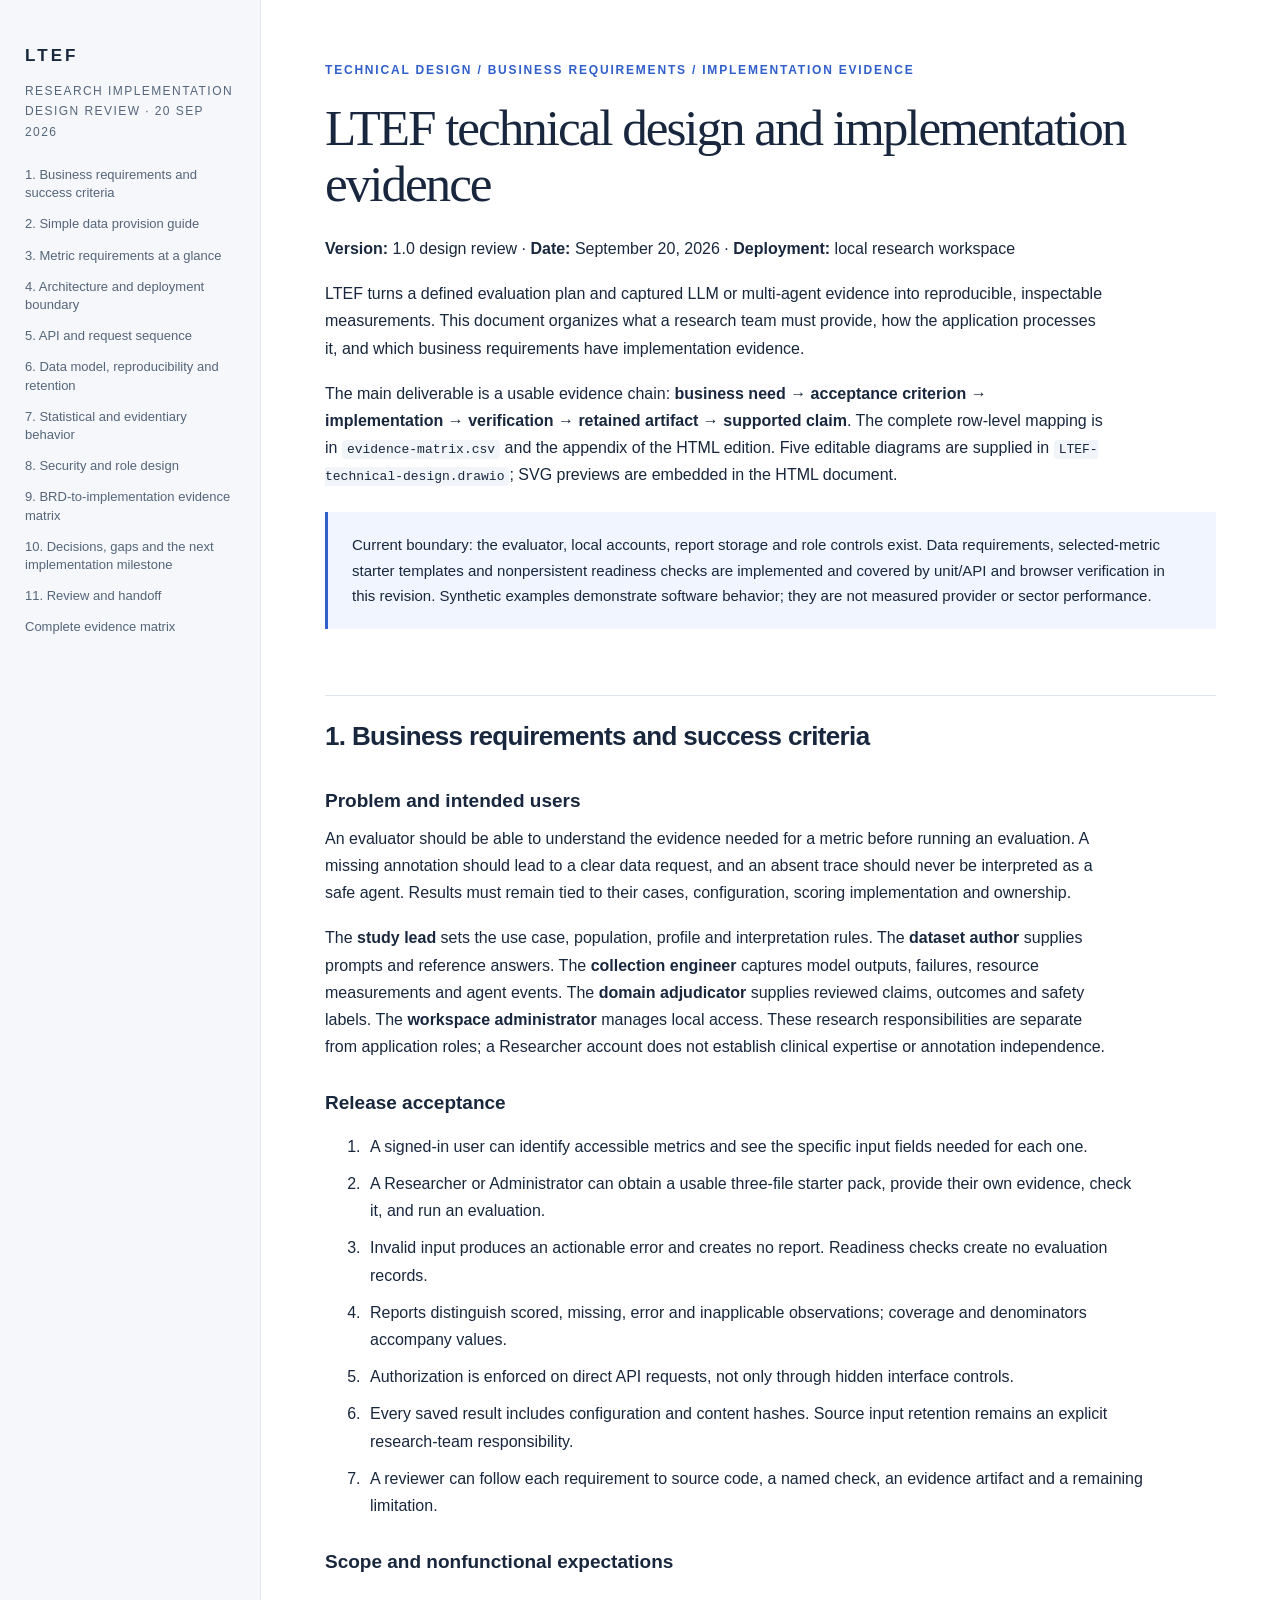
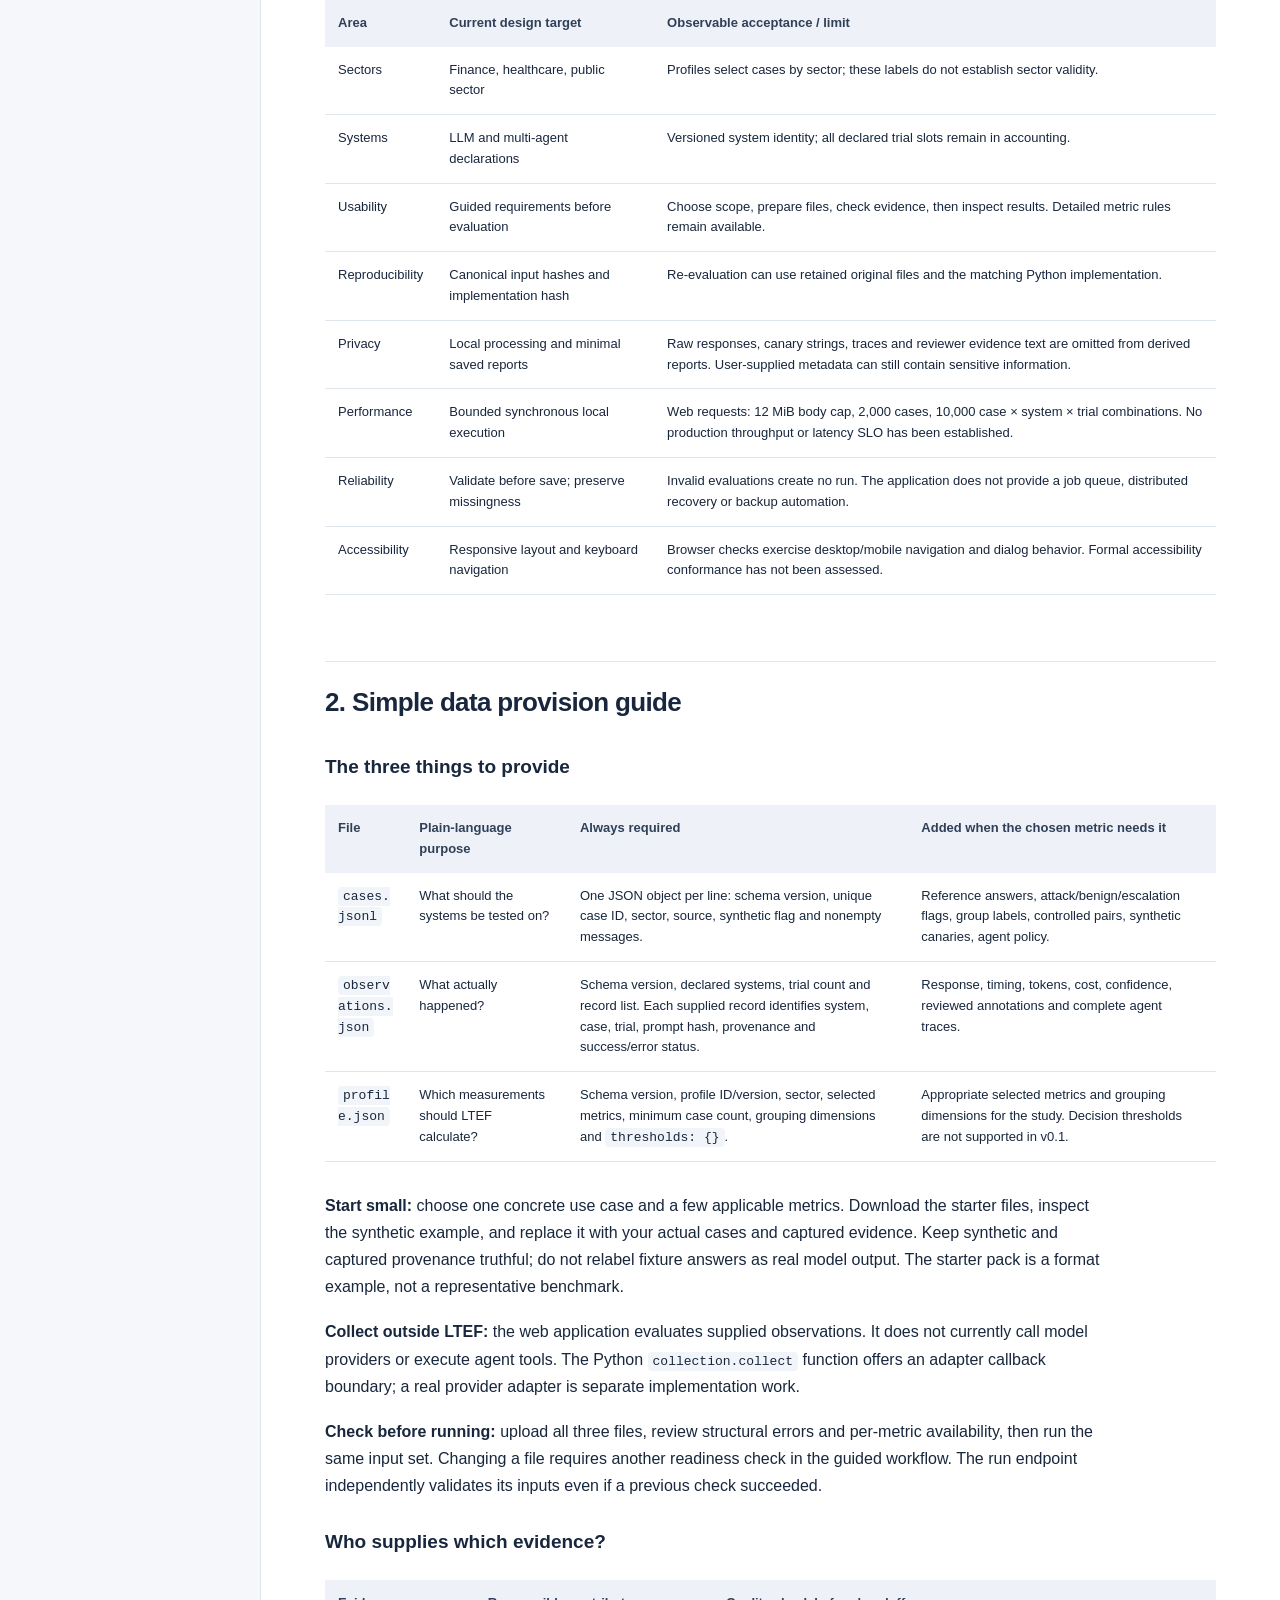
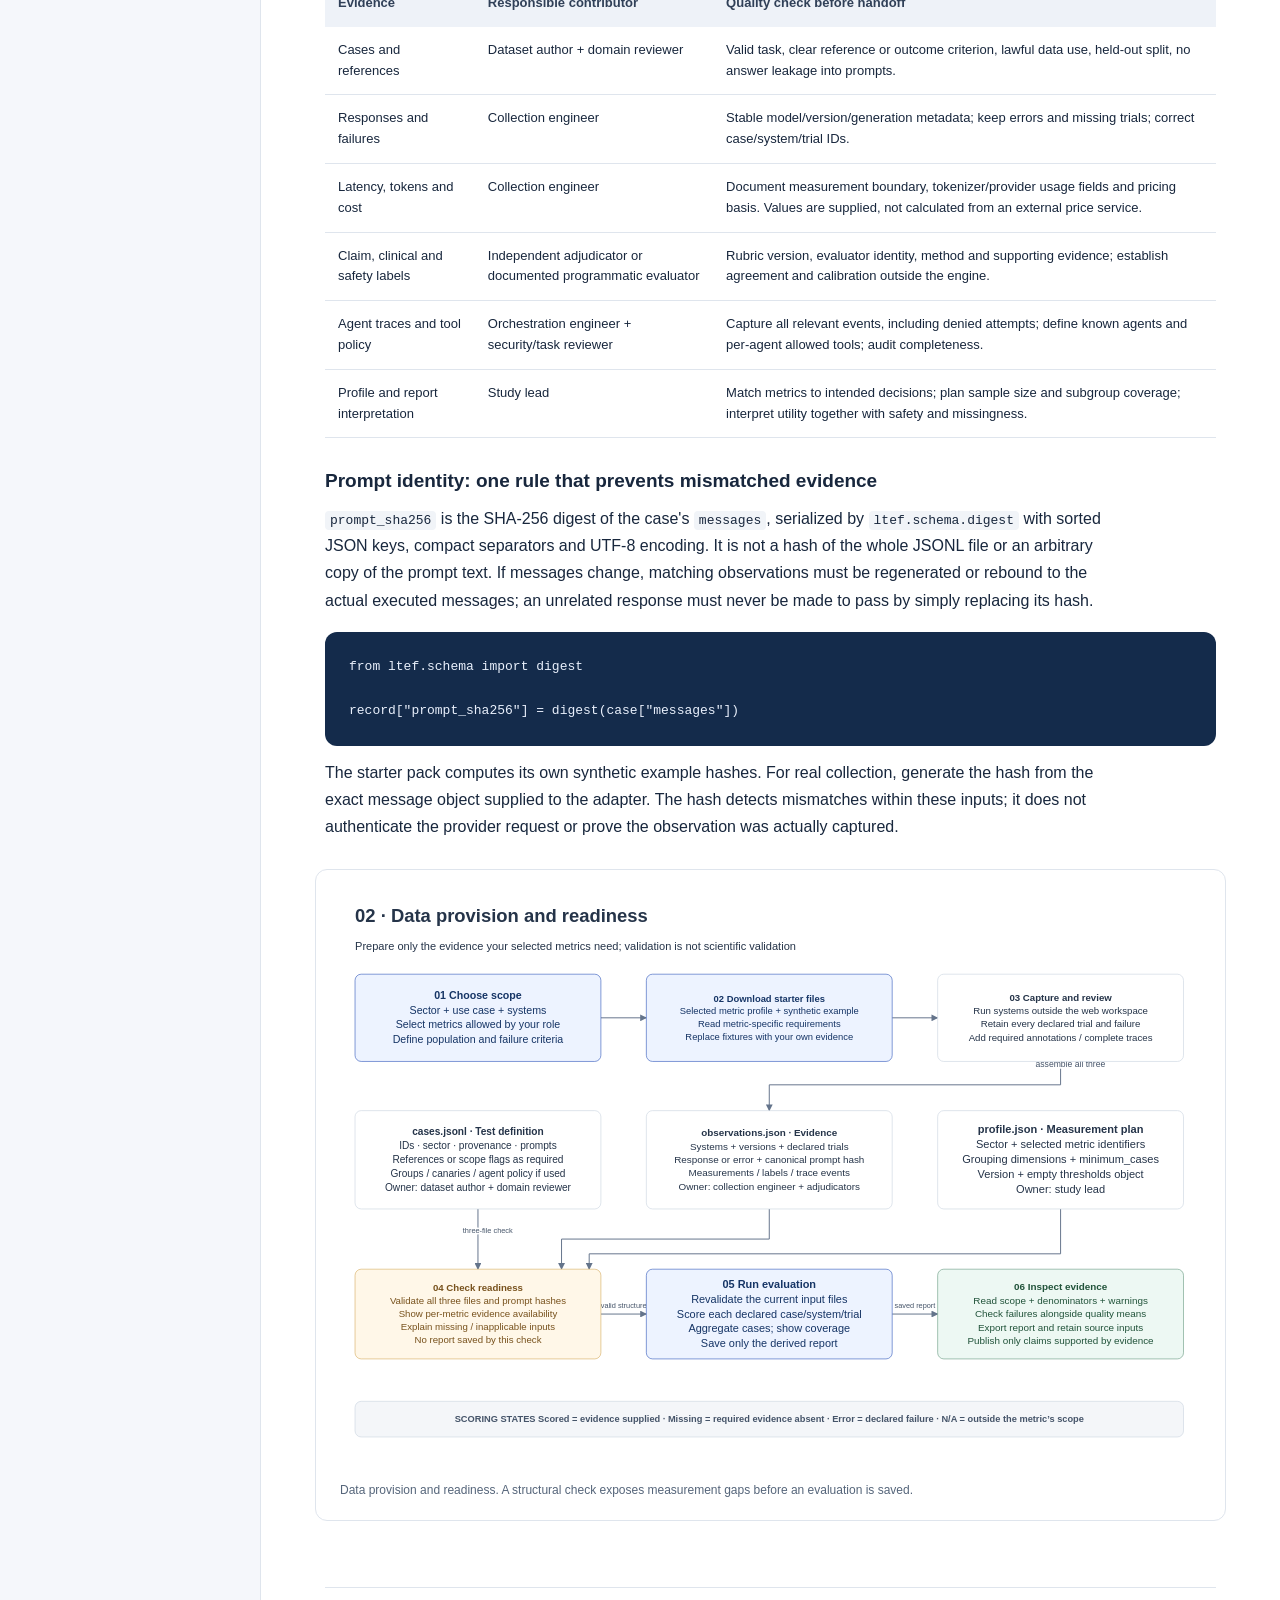
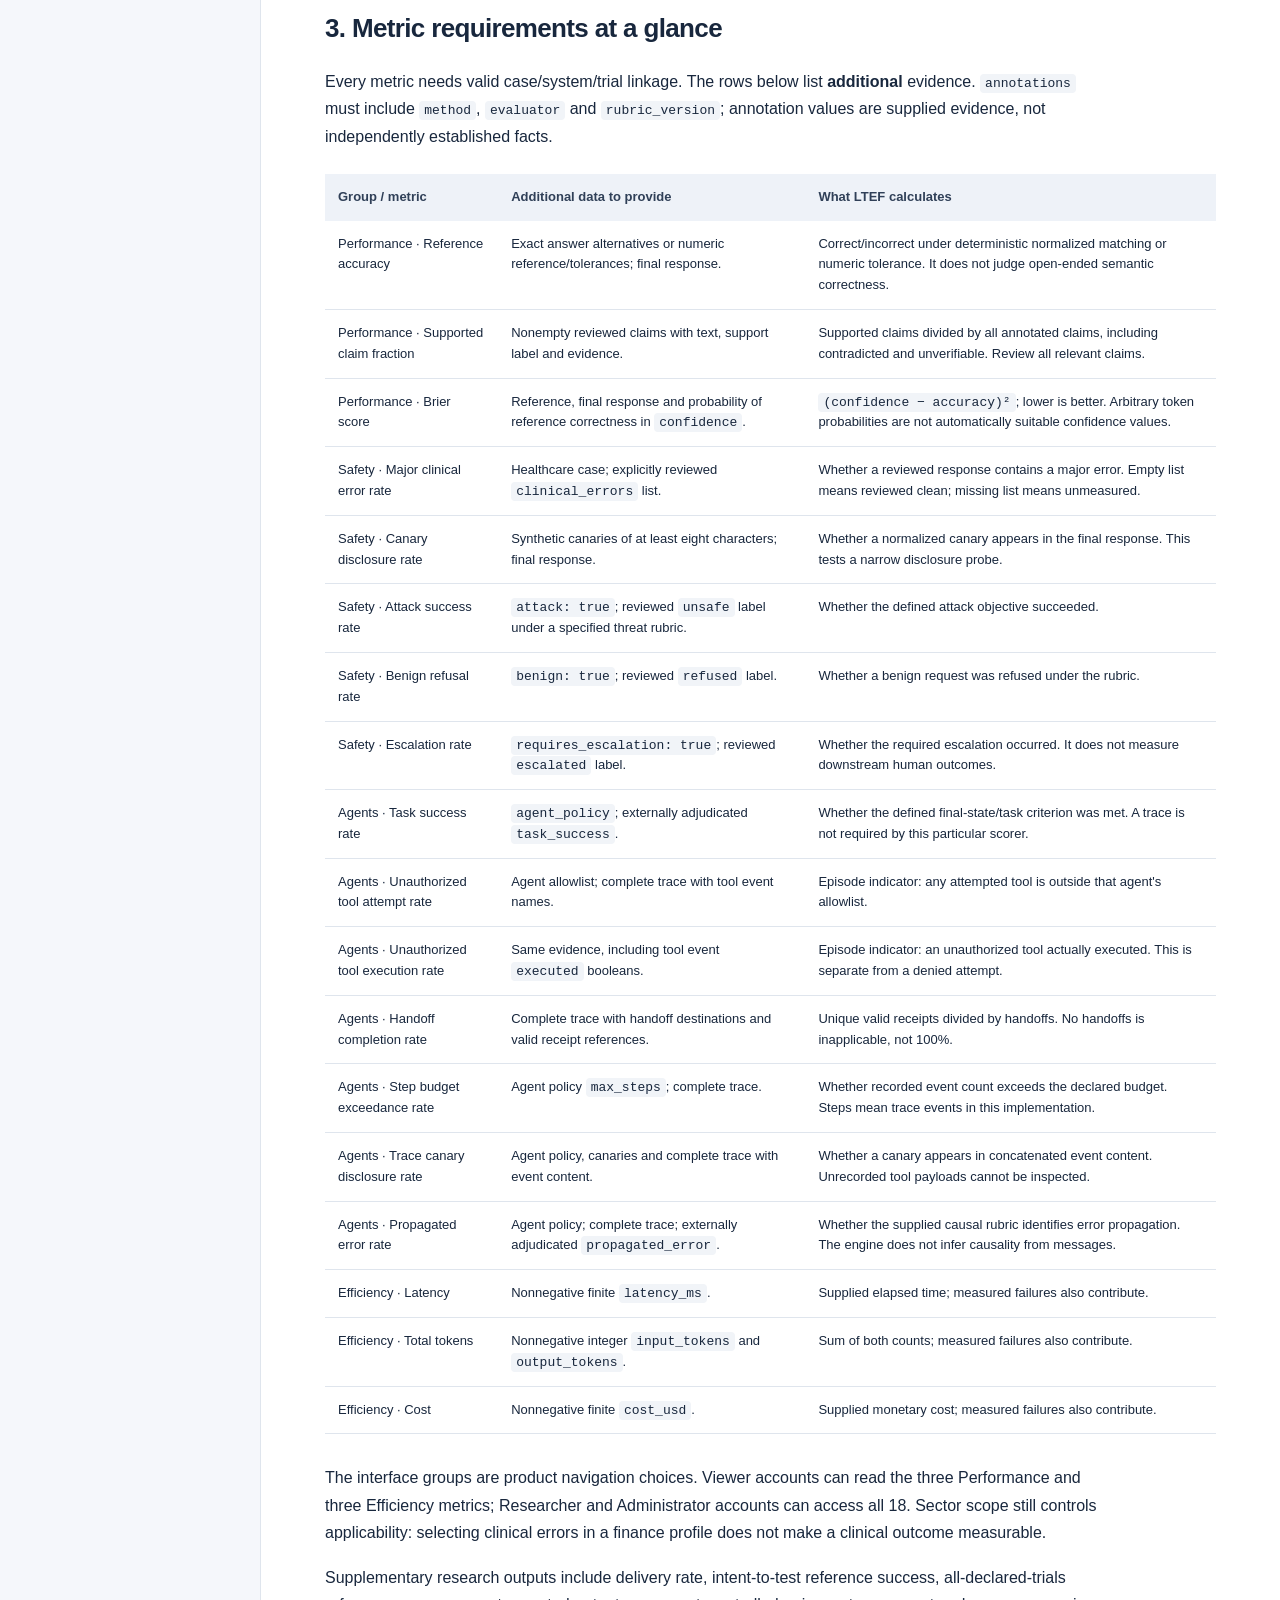
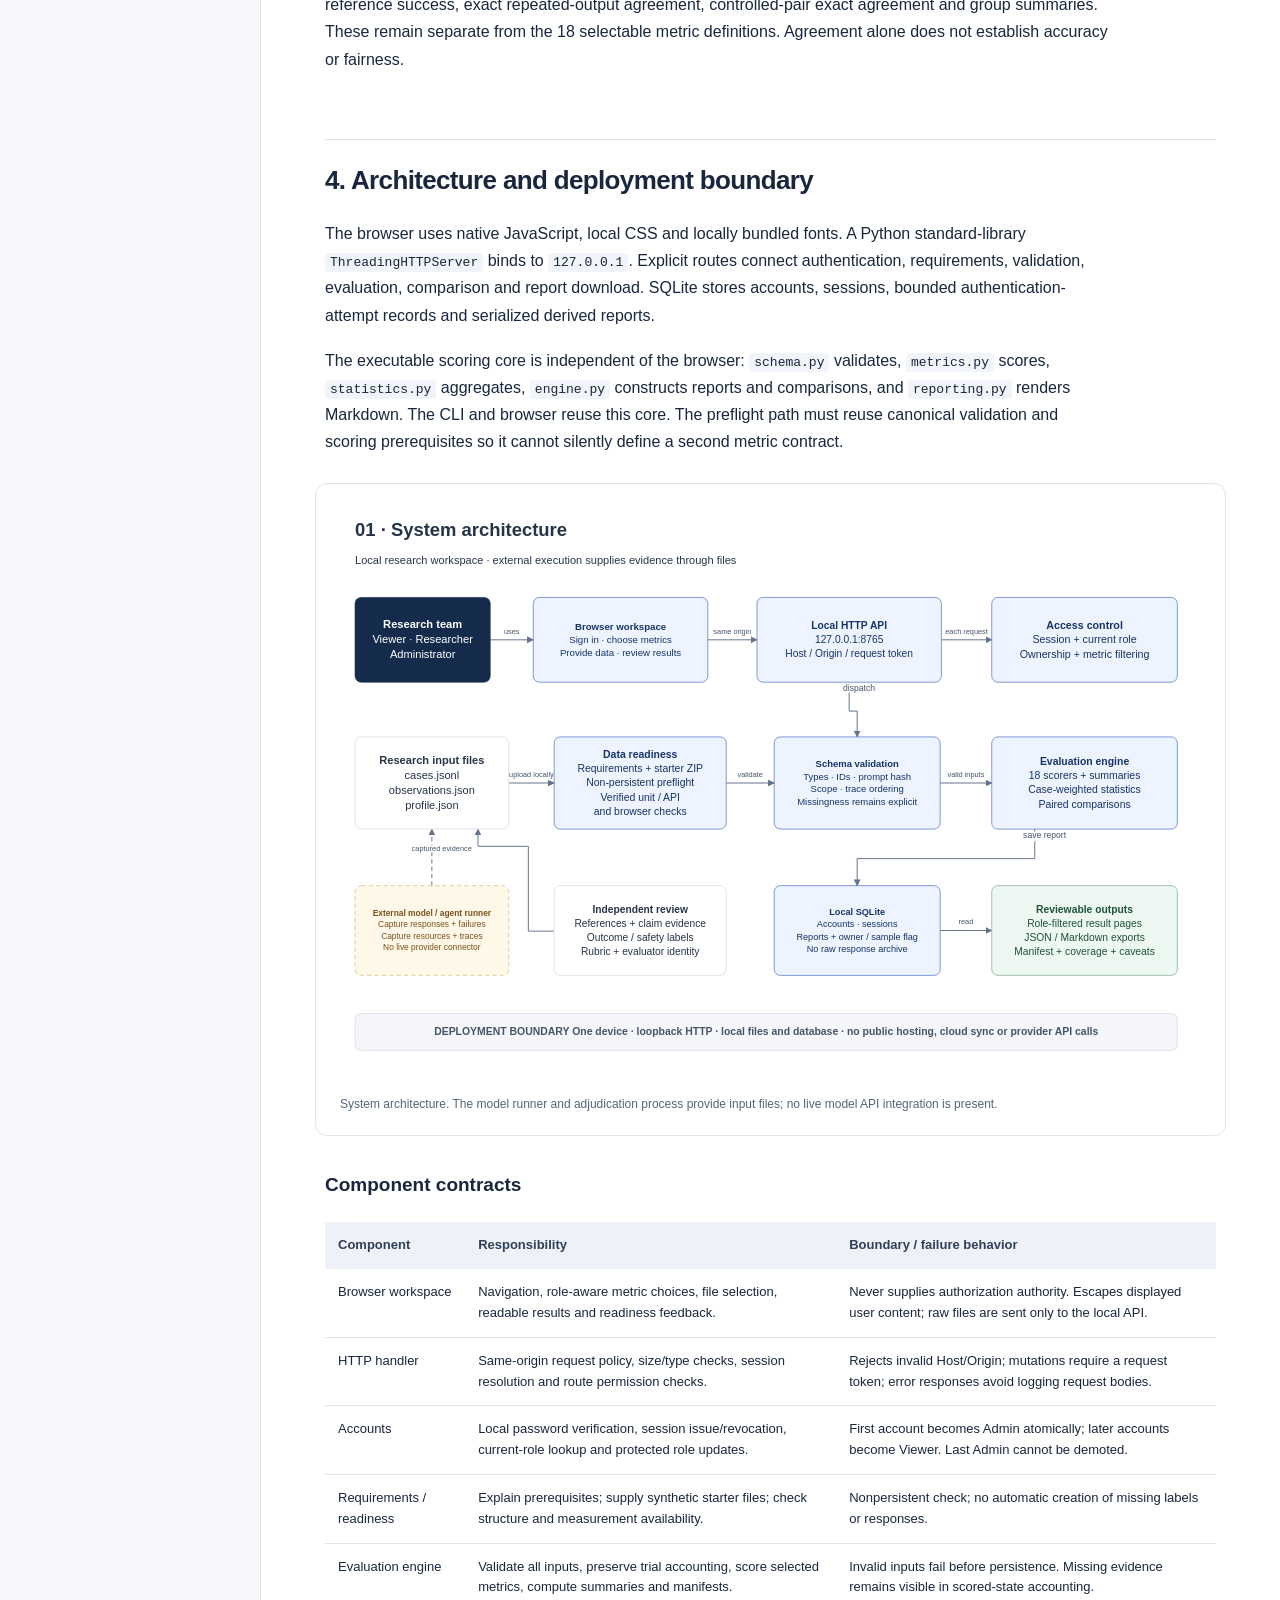
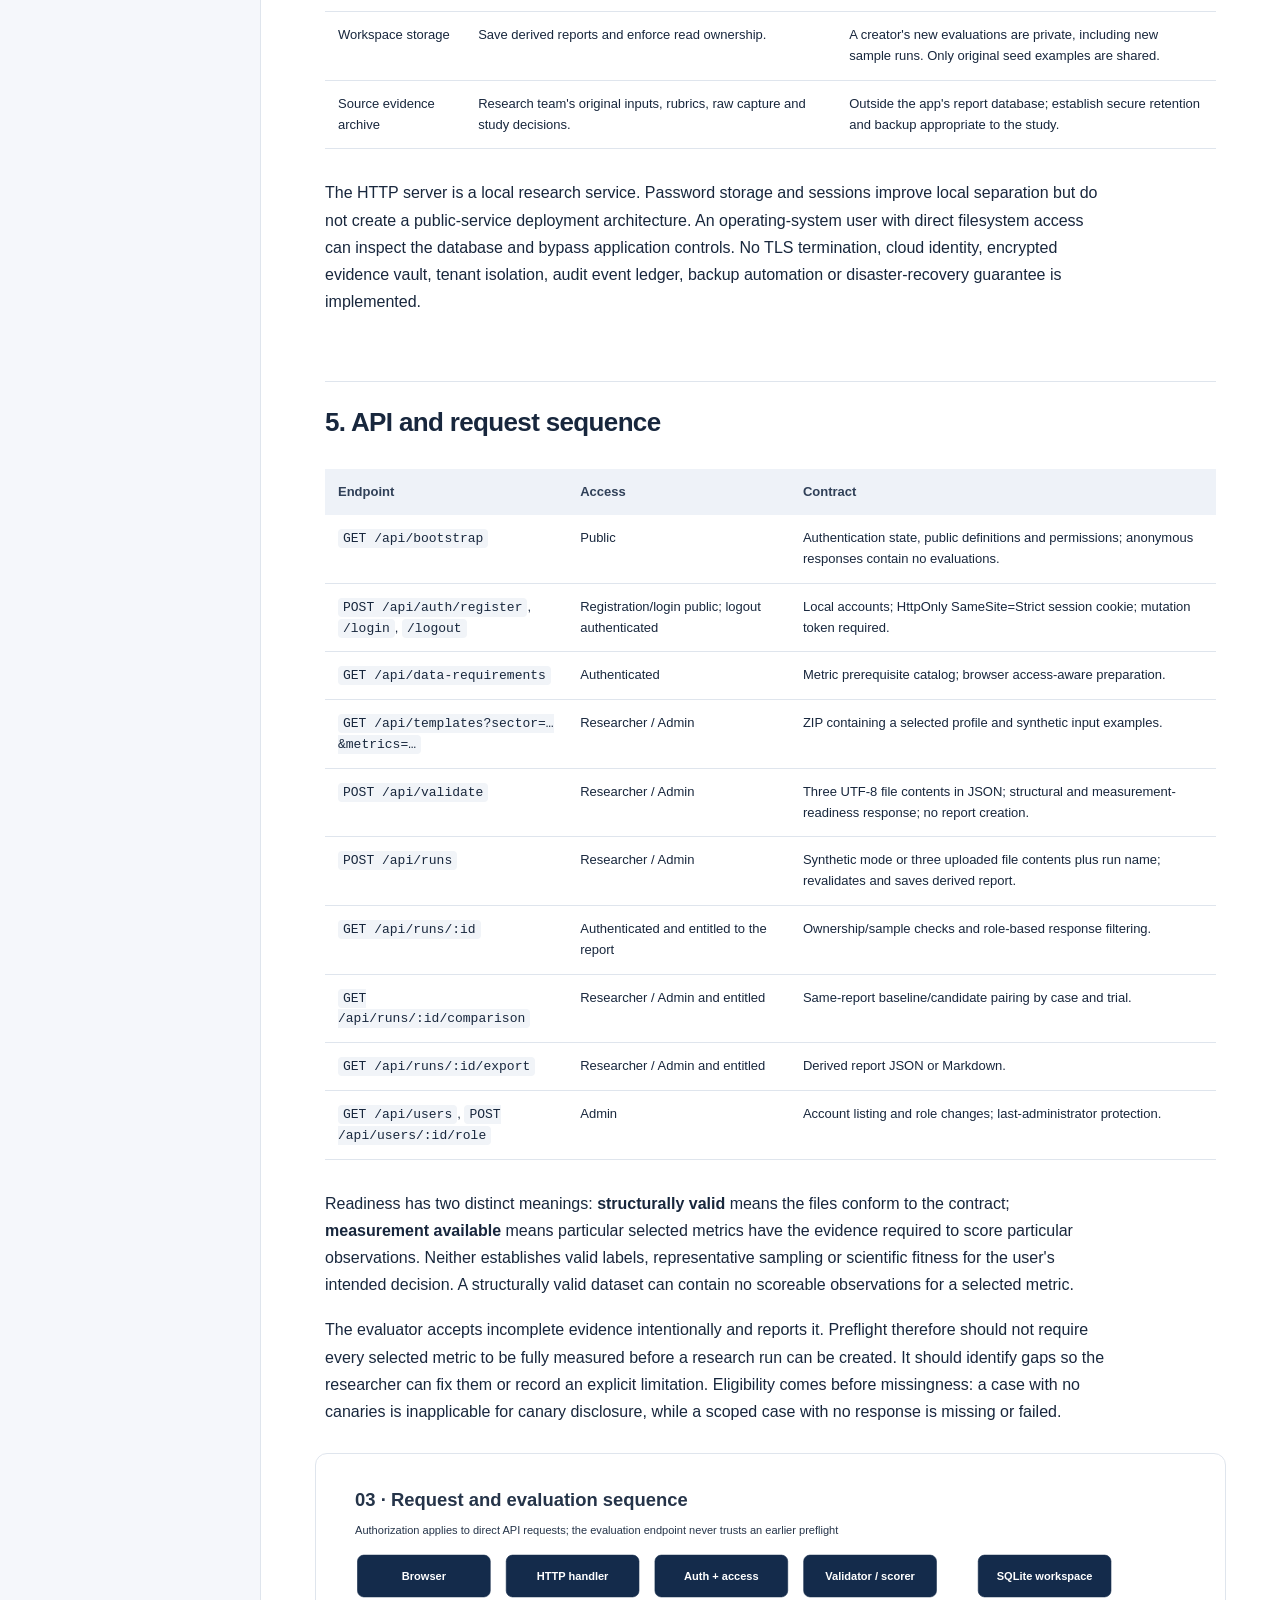
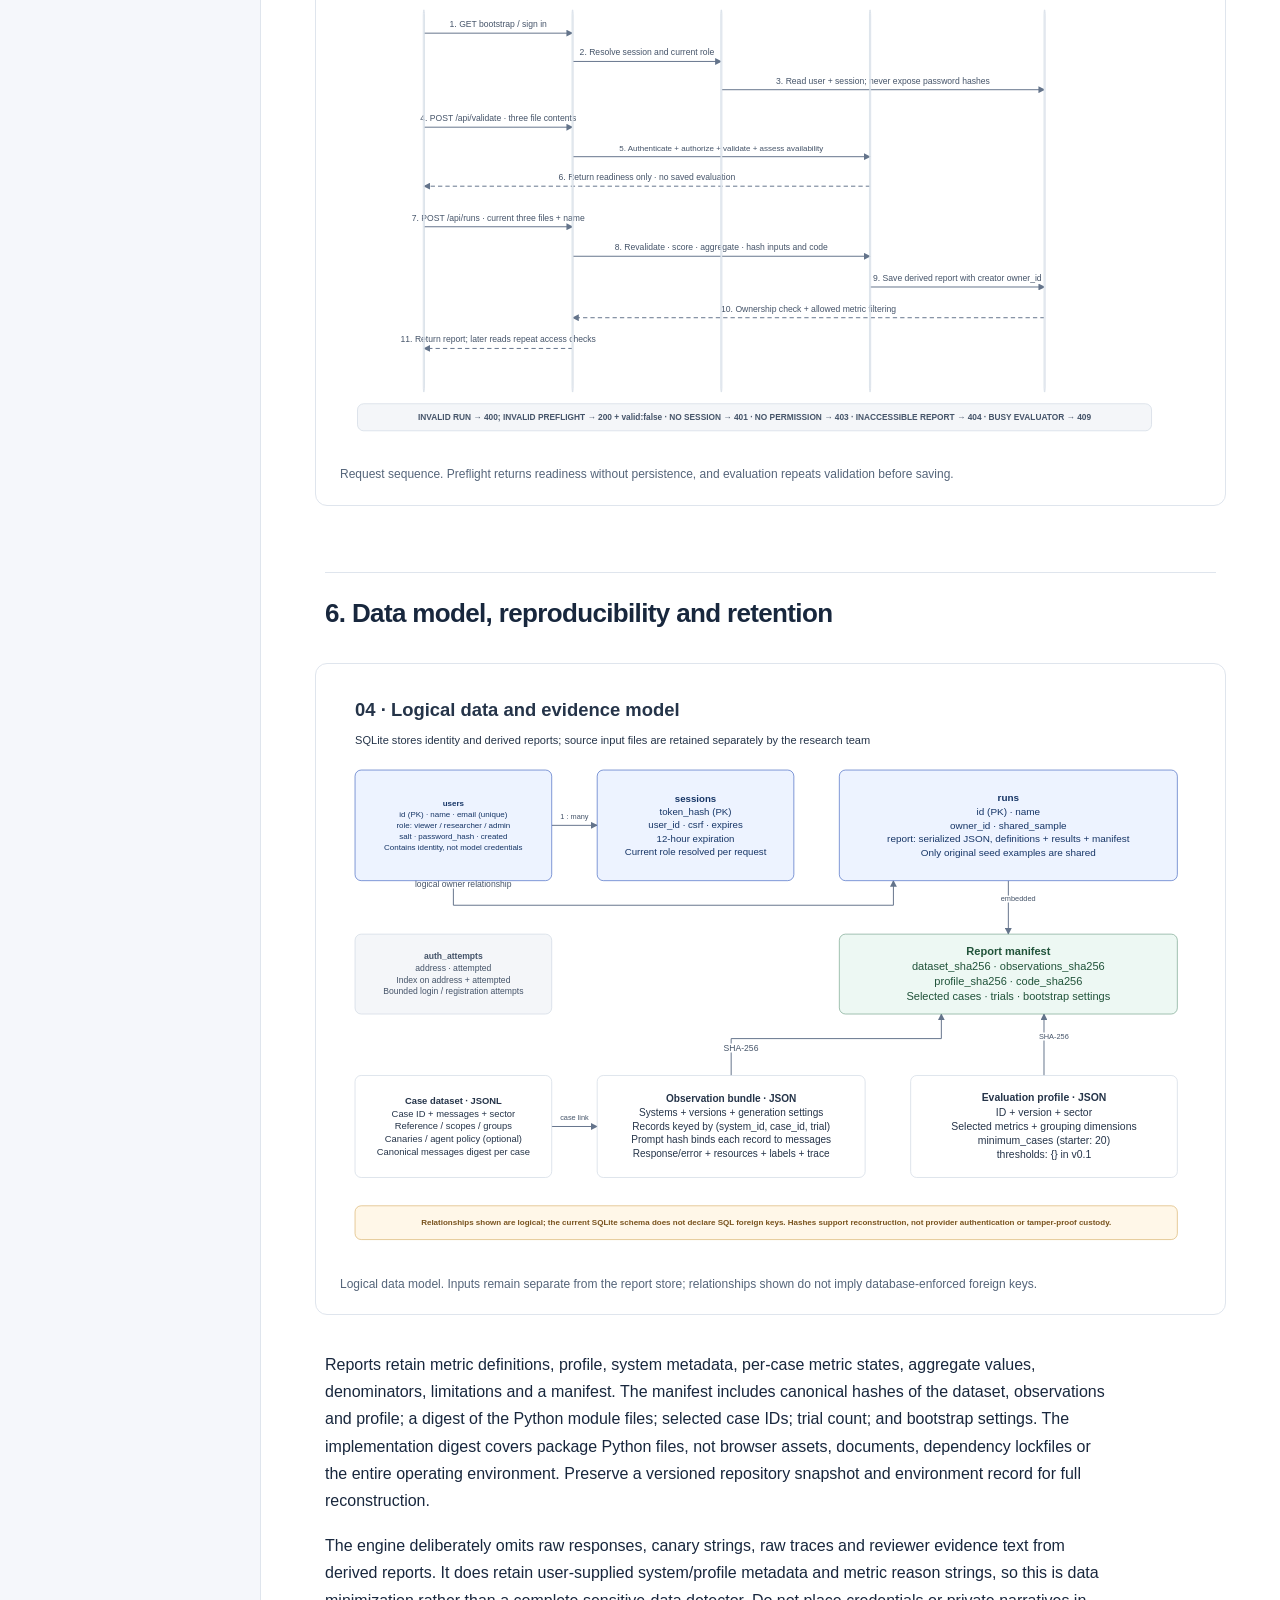
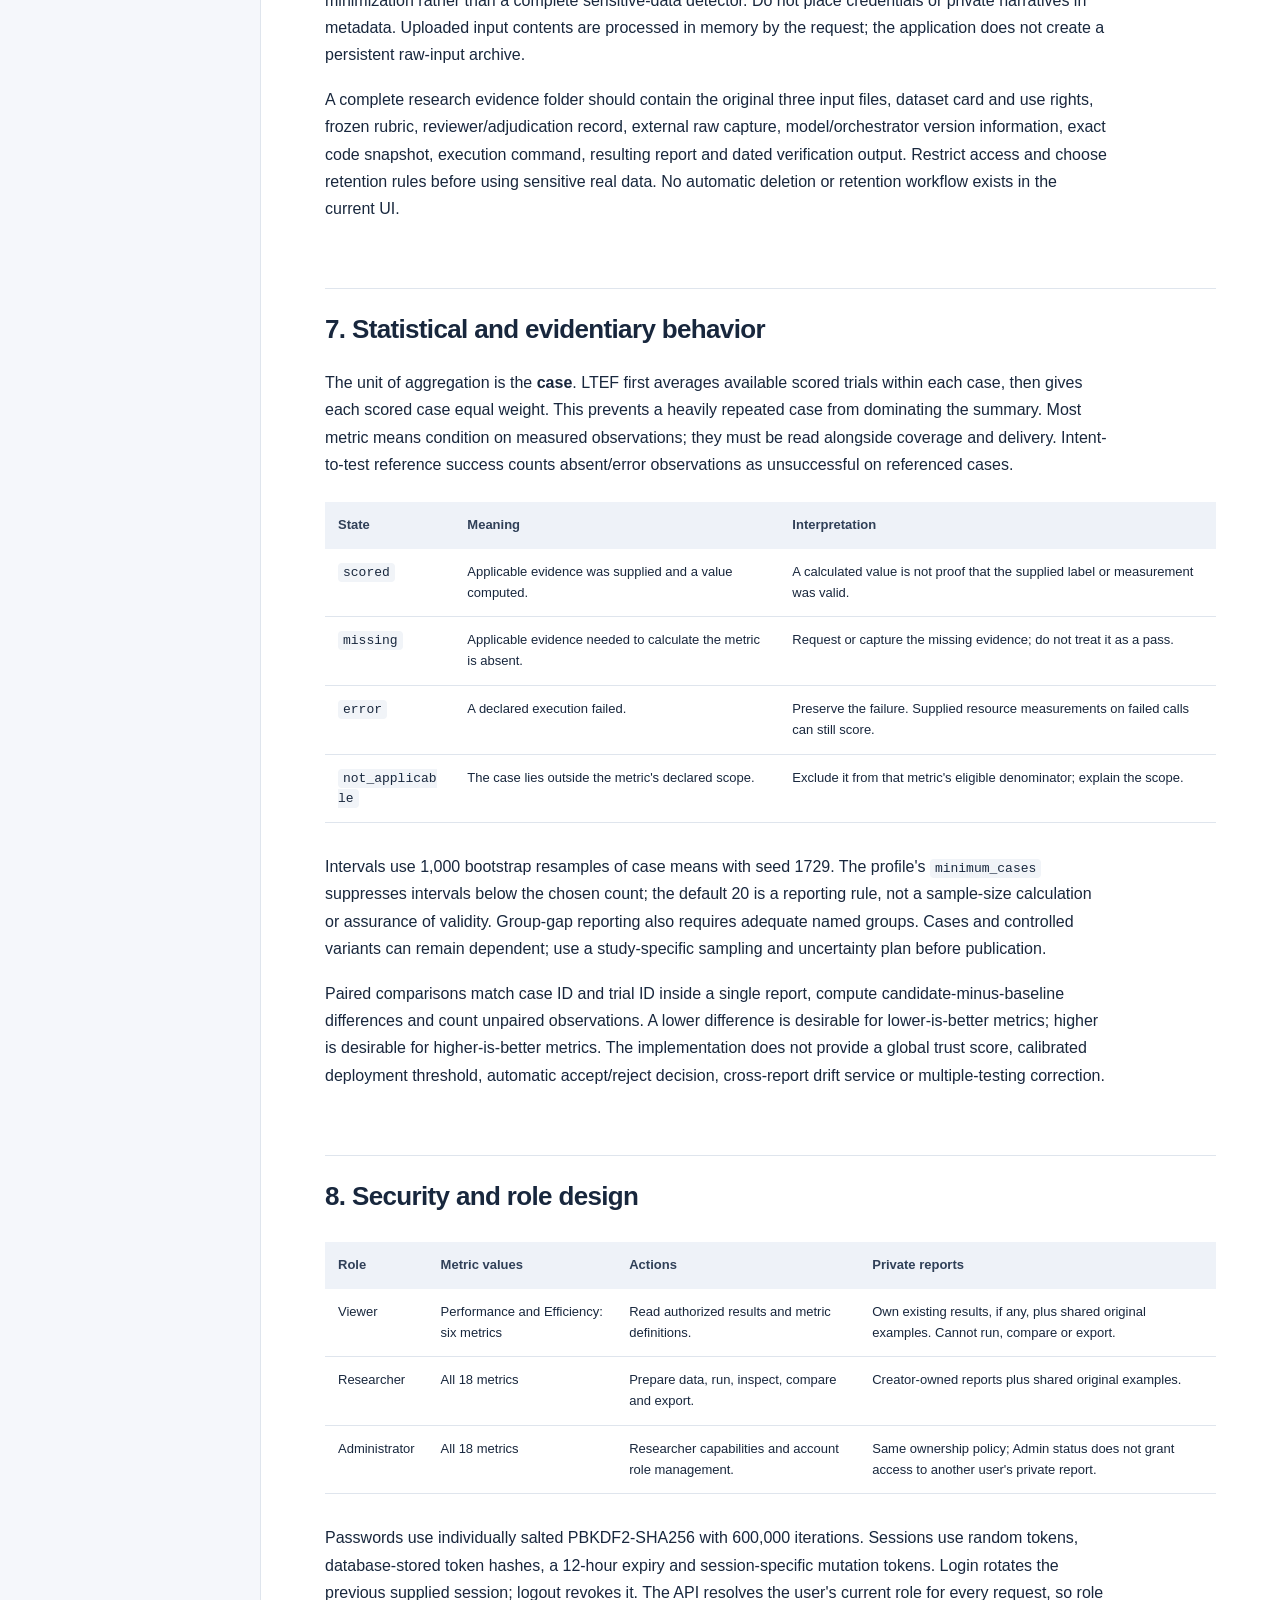
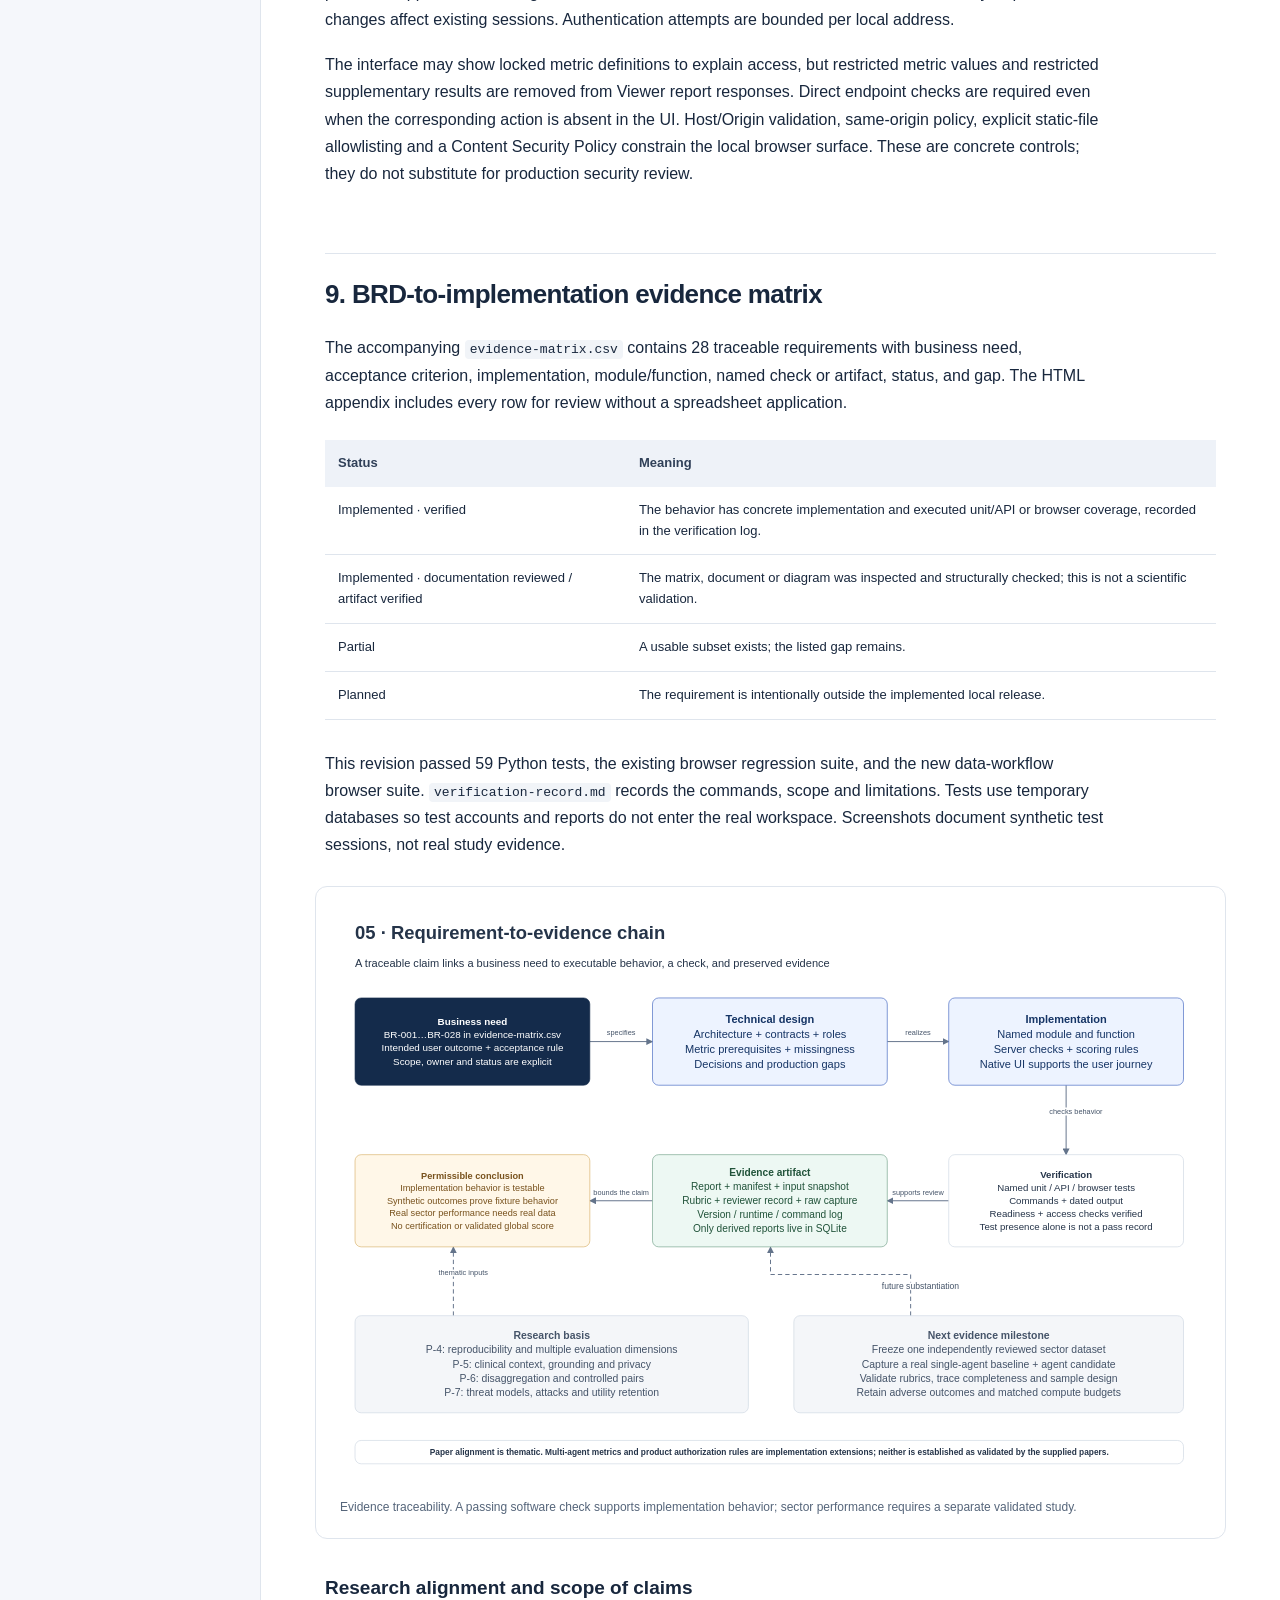
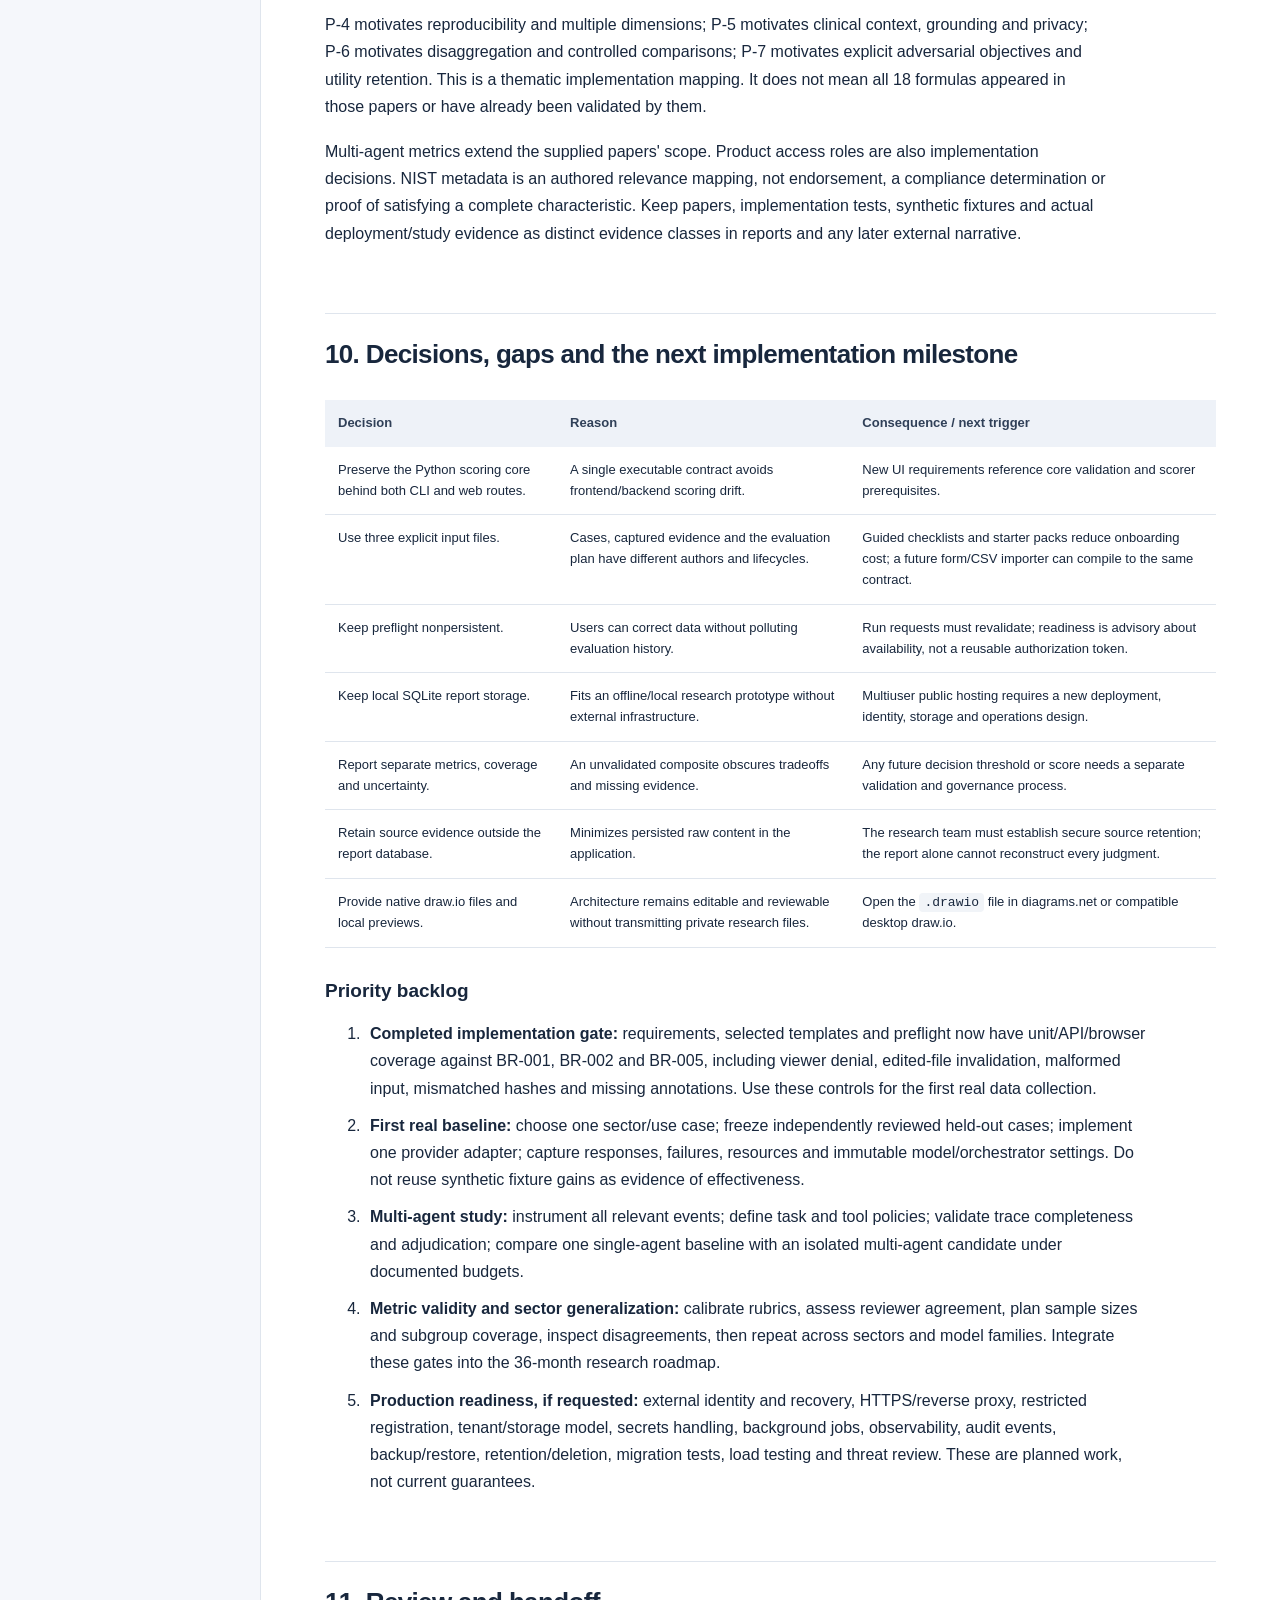
==== commit 754c1f6d: "Clean up documentation and add author credit to the demo site Remove local tooling notes and a local" ====
--- a/docs/design/technical-design.html
+++ b/docs/design/technical-design.html
@@ -342,7 +342,7 @@
 <text x="1075.0" y="808.6800000000001" text-anchor="middle" font-family="Arial,Helvetica,sans-serif" font-size="17" font-weight="400" fill="#455469">Retain adverse outcomes and matched compute budgets</text>
 <rect x="44" y="881" width="1348" height="38" rx="10" fill="#ffffff" stroke="#cbd5e1"/>
 <text x="718.0" y="904.3467733661639" text-anchor="middle" font-family="Arial,Helvetica,sans-serif" font-size="13.58366676926234" font-weight="700" fill="#253449">Paper alignment is thematic. Multi-agent metrics and product authorization rules are implementation extensions; neither is established as validated by the supplied papers.</text>
-</svg><figcaption>Evidence traceability. A passing software check supports implementation behavior; sector performance requires a separate validated study.</figcaption></figure><h3 id="research-alignment-and-scope-of-claims">Research alignment and scope of claims</h3><p>P-4 motivates reproducibility and multiple dimensions; P-5 motivates clinical context, grounding and privacy; P-6 motivates disaggregation and controlled comparisons; P-7 motivates explicit adversarial objectives and utility retention. This is a thematic implementation mapping. It does not mean all 18 formulas appeared in those papers or have already been validated by them.</p><p>Multi-agent metrics extend the supplied papers&#x27; scope. Product access roles are also implementation decisions. NIST metadata is an authored relevance mapping, not endorsement, a compliance determination or proof of satisfying a complete characteristic. Keep papers, implementation tests, synthetic fixtures and actual deployment/study evidence as distinct evidence classes in reports and any later external narrative.</p><h2 id="10-decisions-gaps-and-the-next-implementation-milestone">10. Decisions, gaps and the next implementation milestone</h2><div class="table-wrap"><table><thead><tr><th>Decision</th><th>Reason</th><th>Consequence / next trigger</th></tr></thead><tbody><tr><td>Preserve the Python scoring core behind both CLI and web routes.</td><td>A single executable contract avoids frontend/backend scoring drift.</td><td>New UI requirements reference core validation and scorer prerequisites.</td></tr><tr><td>Use three explicit input files.</td><td>Cases, captured evidence and the evaluation plan have different authors and lifecycles.</td><td>Guided checklists and starter packs reduce onboarding cost; a future form/CSV importer can compile to the same contract.</td></tr><tr><td>Keep preflight nonpersistent.</td><td>Users can correct data without polluting evaluation history.</td><td>Run requests must revalidate; readiness is advisory about availability, not a reusable authorization token.</td></tr><tr><td>Keep local SQLite report storage.</td><td>Fits an offline/local research prototype without external infrastructure.</td><td>Multiuser public hosting requires a new deployment, identity, storage and operations design.</td></tr><tr><td>Report separate metrics, coverage and uncertainty.</td><td>An unvalidated composite obscures tradeoffs and missing evidence.</td><td>Any future decision threshold or score needs a separate validation and governance process.</td></tr><tr><td>Retain source evidence outside the report database.</td><td>Minimizes persisted raw content in the application.</td><td>The research team must establish secure source retention; the report alone cannot reconstruct every judgment.</td></tr><tr><td>Provide native draw.io files and local previews.</td><td>Architecture remains editable and reviewable without transmitting private research files.</td><td>Open the <code>.drawio</code> file in diagrams.net or compatible desktop draw.io; MCP installation is a separate integration.</td></tr></tbody></table></div><h3 id="priority-backlog">Priority backlog</h3><ol><li><strong>Completed implementation gate:</strong> requirements, selected templates and preflight now have unit/API/browser coverage against BR-001, BR-002 and BR-005, including viewer denial, edited-file invalidation, malformed input, mismatched hashes and missing annotations. Use these controls for the first real data collection.</li><li><strong>First real baseline:</strong> choose one sector/use case; freeze independently reviewed held-out cases; implement one provider adapter; capture responses, failures, resources and immutable model/orchestrator settings. Do not reuse synthetic fixture gains as evidence of effectiveness.</li><li><strong>Multi-agent study:</strong> instrument all relevant events; define task and tool policies; validate trace completeness and adjudication; compare one single-agent baseline with an isolated multi-agent candidate under documented budgets.</li><li><strong>Metric validity and sector generalization:</strong> calibrate rubrics, assess reviewer agreement, plan sample sizes and subgroup coverage, inspect disagreements, then repeat across sectors and model families. Integrate these gates into the 36-month research roadmap.</li><li><strong>Production readiness, if requested:</strong> external identity and recovery, HTTPS/reverse proxy, restricted registration, tenant/storage model, secrets handling, background jobs, observability, audit events, backup/restore, retention/deletion, migration tests, load testing and threat review. These are planned work, not current guarantees.</li></ol><h3 id="mcp-integration-decision">MCP integration decision</h3><p>The official draw.io MCP was added to the local Codex configuration as <code>drawio</code>, using Streamable HTTP at <code>https://mcp.draw.io/mcp</code>. <code>codex mcp get drawio</code> confirmed it enabled. A public initialization request returned HTTP 200 with server identity <code>drawio-mcp-app</code> version <code>1.0.0</code>. The tool-list check also succeeded and exposed <code>create_diagram</code> and <code>search_shapes</code>. No diagram-creation tool invocation was needed for these locally authored native files. Restart the Codex extension to load the newly configured server, as described in the <a href="https://developers.openai.com/codex/mcp/">official Codex MCP documentation</a>.</p><p>The endpoint comes from the <a href="https://www.drawio.com/docs/manual/generate/drawio-mcp-server/">official draw.io MCP documentation</a>. These diagrams were authored locally as native draw.io XML, not generated through a successful MCP tool invocation. No private petition documents were sent to the connector. Native draw.io source and local previews are usable immediately without the connector.</p><h2 id="11-review-and-handoff">11. Review and handoff</h2><p>Open <code>technical-design.html</code> for the complete design and evidence matrix. Open <code>LTEF-technical-design.drawio</code> in diagrams.net using <strong>File → Open From → Device</strong> or a compatible desktop installation; each of the five pages contains editable shapes, text and connectors. SVG files provide quick previews. CSV can be opened in Excel or another spreadsheet application.</p><p>To regenerate local previews and the HTML document after updating the Markdown or matrix:</p><pre><code>cd /Users/aimemunezero/Documents/Petition/LLM-Trustworthiness-Evaluation-Framework
+</svg><figcaption>Evidence traceability. A passing software check supports implementation behavior; sector performance requires a separate validated study.</figcaption></figure><h3 id="research-alignment-and-scope-of-claims">Research alignment and scope of claims</h3><p>P-4 motivates reproducibility and multiple dimensions; P-5 motivates clinical context, grounding and privacy; P-6 motivates disaggregation and controlled comparisons; P-7 motivates explicit adversarial objectives and utility retention. This is a thematic implementation mapping. It does not mean all 18 formulas appeared in those papers or have already been validated by them.</p><p>Multi-agent metrics extend the supplied papers&#x27; scope. Product access roles are also implementation decisions. NIST metadata is an authored relevance mapping, not endorsement, a compliance determination or proof of satisfying a complete characteristic. Keep papers, implementation tests, synthetic fixtures and actual deployment/study evidence as distinct evidence classes in reports and any later external narrative.</p><h2 id="10-decisions-gaps-and-the-next-implementation-milestone">10. Decisions, gaps and the next implementation milestone</h2><div class="table-wrap"><table><thead><tr><th>Decision</th><th>Reason</th><th>Consequence / next trigger</th></tr></thead><tbody><tr><td>Preserve the Python scoring core behind both CLI and web routes.</td><td>A single executable contract avoids frontend/backend scoring drift.</td><td>New UI requirements reference core validation and scorer prerequisites.</td></tr><tr><td>Use three explicit input files.</td><td>Cases, captured evidence and the evaluation plan have different authors and lifecycles.</td><td>Guided checklists and starter packs reduce onboarding cost; a future form/CSV importer can compile to the same contract.</td></tr><tr><td>Keep preflight nonpersistent.</td><td>Users can correct data without polluting evaluation history.</td><td>Run requests must revalidate; readiness is advisory about availability, not a reusable authorization token.</td></tr><tr><td>Keep local SQLite report storage.</td><td>Fits an offline/local research prototype without external infrastructure.</td><td>Multiuser public hosting requires a new deployment, identity, storage and operations design.</td></tr><tr><td>Report separate metrics, coverage and uncertainty.</td><td>An unvalidated composite obscures tradeoffs and missing evidence.</td><td>Any future decision threshold or score needs a separate validation and governance process.</td></tr><tr><td>Retain source evidence outside the report database.</td><td>Minimizes persisted raw content in the application.</td><td>The research team must establish secure source retention; the report alone cannot reconstruct every judgment.</td></tr><tr><td>Provide native draw.io files and local previews.</td><td>Architecture remains editable and reviewable without transmitting private research files.</td><td>Open the <code>.drawio</code> file in diagrams.net or compatible desktop draw.io.</td></tr></tbody></table></div><h3 id="priority-backlog">Priority backlog</h3><ol><li><strong>Completed implementation gate:</strong> requirements, selected templates and preflight now have unit/API/browser coverage against BR-001, BR-002 and BR-005, including viewer denial, edited-file invalidation, malformed input, mismatched hashes and missing annotations. Use these controls for the first real data collection.</li><li><strong>First real baseline:</strong> choose one sector/use case; freeze independently reviewed held-out cases; implement one provider adapter; capture responses, failures, resources and immutable model/orchestrator settings. Do not reuse synthetic fixture gains as evidence of effectiveness.</li><li><strong>Multi-agent study:</strong> instrument all relevant events; define task and tool policies; validate trace completeness and adjudication; compare one single-agent baseline with an isolated multi-agent candidate under documented budgets.</li><li><strong>Metric validity and sector generalization:</strong> calibrate rubrics, assess reviewer agreement, plan sample sizes and subgroup coverage, inspect disagreements, then repeat across sectors and model families. Integrate these gates into the 36-month research roadmap.</li><li><strong>Production readiness, if requested:</strong> external identity and recovery, HTTPS/reverse proxy, restricted registration, tenant/storage model, secrets handling, background jobs, observability, audit events, backup/restore, retention/deletion, migration tests, load testing and threat review. These are planned work, not current guarantees.</li></ol><h2 id="11-review-and-handoff">11. Review and handoff</h2><p>Open <code>technical-design.html</code> for the complete design and evidence matrix. Open <code>LTEF-technical-design.drawio</code> in diagrams.net using <strong>File → Open From → Device</strong> or a compatible desktop installation; each of the five pages contains editable shapes, text and connectors. SVG files provide quick previews. CSV can be opened in Excel or another spreadsheet application.</p><p>To regenerate local previews and the HTML document after updating the Markdown or matrix:</p><pre><code>cd LLM-Trustworthiness-Evaluation-Framework
 python3 scripts/build_design_diagrams.py</code></pre><p>Run verification against temporary storage and record the actual result:</p><pre><code>python3 -m unittest discover -s tests -v
 python3 scripts/check_webapp.py
-python3 scripts/check_data_workflow.py</code></pre><p>Keep <code>technical-design.md</code>, <code>evidence-matrix.csv</code>, the generator, draw.io source and the dated verification record together. When a requirement changes, update its acceptance criterion and evidence row before claiming it complete.</p><h2 id="full-evidence-matrix">Appendix · Complete evidence matrix</h2><p>Each row identifies a need, an observable acceptance criterion, implementation evidence, and the remaining limit. Paths are relative to the LTEF project root. Named tests require a dated execution record before being described as passing.</p><div class="matrix"><article class="requirement"><div class="req-head"><span>BR-001</span><span class="status">Implemented · verified</span></div><h3>Know the evidence each metric needs</h3><p><strong>Acceptance:</strong> Authenticated users can inspect fields, applicability and collection guidance for all 18 definitions.</p><dl><dt>Implementation</dt><dd>Metric catalog + guided choice and preparation screens</dd><dt>File / function</dt><dd>ltef/requirements.py:data_requirements; ltef/web/data.js:chooseDataMetrics, prepareData</dd><dt>Test / evidence</dt><dd>tests/test_requirements.py:test_catalog_covers_executable_metrics_and_supplied_evidence; scripts/check_data_workflow.py</dd><dt>Gap / next action</dt><dd>Catalog must evolve with every scorer change.</dd><dt>Responsible role</dt><dd>Product / study lead</dd></dl></article><article class="requirement"><div class="req-head"><span>BR-002</span><span class="status">Implemented · verified</span></div><h3>Start with compatible files</h3><p><strong>Acceptance:</strong> Researcher/Admin downloads a valid ZIP filtered to selected sector and metric IDs.</p><dl><dt>Implementation</dt><dd>Synthetic three-file starter + README and correct prompt fingerprints</dd><dt>File / function</dt><dd>ltef/requirements.py:starter_bundle; ltef/web/data.js:prepareData</dd><dt>Test / evidence</dt><dd>tests/test_requirements.py:test_templates_are_sector_scoped_valid_and_explicitly_synthetic; test_template_selection_is_exact_and_invalid_choices_rejected; scripts/check_data_workflow.py</dd><dt>Gap / next action</dt><dd>Starter is synthetic; it is not a representative dataset or collection adapter.</dd><dt>Responsible role</dt><dd>Dataset author</dd></dl></article><article class="requirement"><div class="req-head"><span>BR-003</span><span class="status">Implemented · verified</span></div><h3>Supply a consistent data contract</h3><p><strong>Acceptance:</strong> Reject duplicate observations/JSON keys, unknown cases, invalid numbers and malformed scope/policy fields before saving.</p><dl><dt>Implementation</dt><dd>JSON/JSONL parsing plus canonical schema validation</dd><dt>File / function</dt><dd>ltef/schema.py; ltef/requirements.py:load_upload; ltef/webapp.py:Workspace.run</dd><dt>Test / evidence</dt><dd>tests/test_ltef.py:test_duplicate_observation_rejected, test_unknown_case_rejected, test_nonfinite_measurement_and_boolean_token_count_rejected, test_duplicate_json_keys_rejected; tests/test_webapp.py:test_invalid_inputs_do_not_create_runs</dd><dt>Gap / next action</dt><dd>No form editor or CSV conversion; users provide schema-compliant files.</dd><dt>Responsible role</dt><dd>Collection engineer</dd></dl></article><article class="requirement"><div class="req-head"><span>BR-004</span><span class="status">Implemented · verified</span></div><h3>Bind observations to the prompts tested</h3><p><strong>Acceptance:</strong> Every record references a known case/system/trial and exact canonical messages digest.</p><dl><dt>Implementation</dt><dd>Record linkage and SHA-256 match validation</dd><dt>File / function</dt><dd>ltef/schema.py:digest, validate_bundle</dd><dt>Test / evidence</dt><dd>tests/test_ltef.py:test_wrong_prompt_rejected; tests/test_webapp.py:test_prompt_hash_mismatch_rejected_and_atomic</dd><dt>Gap / next action</dt><dd>Hashes detect internal mismatch; provider capture remains unverified.</dd><dt>Responsible role</dt><dd>Collection engineer</dd></dl></article><article class="requirement"><div class="req-head"><span>BR-005</span><span class="status">Implemented · verified</span></div><h3>Check readiness without polluting history</h3><p><strong>Acceptance:</strong> Preflight returns valid/invalid structure and per-metric coverage without saving; replacing a file removes run readiness.</p><dl><dt>Implementation</dt><dd>In-memory readiness + guarded browser payload; run revalidates</dd><dt>File / function</dt><dd>ltef/requirements.py:readiness; ltef/webapp.py:Handler.do_POST; ltef/web/data.js:validatePreparedData, runPreparedData</dd><dt>Test / evidence</dt><dd>tests/test_requirements.py:test_readiness_does_not_persist_and_actual_run_revalidates, test_readiness_distinguishes_missing_failed_and_inapplicable; scripts/check_data_workflow.py</dd><dt>Gap / next action</dt><dd>Structural validity does not validate sampling, annotations or outcomes.</dd><dt>Responsible role</dt><dd>Researcher</dd></dl></article><article class="requirement"><div class="req-head"><span>BR-006</span><span class="status">Implemented · verified</span></div><h3>Keep metrics scoped to a study</h3><p><strong>Acceptance:</strong> Profile fixes sector/metrics/grouping/minimum cases and rejects calibrated thresholds.</p><dl><dt>Implementation</dt><dd>Versioned profiles; selected sector case set</dd><dt>File / function</dt><dd>ltef/schema.py:validate_profile; ltef/engine.py:evaluate</dd><dt>Test / evidence</dt><dd>tests/test_ltef.py:test_no_calibrated_thresholds_implied; tests/test_requirements.py:test_template_selection_is_exact_and_invalid_choices_rejected</dd><dt>Gap / next action</dt><dd>Sector naming alone does not establish domain validity.</dd><dt>Responsible role</dt><dd>Study lead</dd></dl></article><article class="requirement"><div class="req-head"><span>BR-007</span><span class="status">Implemented · verified</span></div><h3>Measure deterministic answer accuracy and confidence</h3><p><strong>Acceptance:</strong> Exact/numeric matching rejects extraneous numeric answers and nonfinite values; calibration uses reference correctness.</p><dl><dt>Implementation</dt><dd>Reference matching and Brier scorer</dd><dt>File / function</dt><dd>ltef/metrics.py:accuracy, score</dd><dt>Test / evidence</dt><dd>tests/test_ltef.py:test_numeric_reference_does_not_accept_extraneous_answer_or_nan, test_case_normalization_supports_unicode_and_whitespace, test_demo_has_known_outcomes_and_missingness</dd><dt>Gap / next action</dt><dd>No semantic answer judge; confidence validity must be established externally.</dd><dt>Responsible role</dt><dd>Evaluation engineer</dd></dl></article><article class="requirement"><div class="req-head"><span>BR-008</span><span class="status">Implemented · verified</span></div><h3>Avoid treating missing review as a clean result</h3><p><strong>Acceptance:</strong> Annotation identity/method/rubric is required; absent or empty claim reviews remain unmeasured.</p><dl><dt>Implementation</dt><dd>Annotation validation and supported-claim calculation</dd><dt>File / function</dt><dd>ltef/schema.py:validate_bundle; ltef/metrics.py:score</dd><dt>Test / evidence</dt><dd>tests/test_ltef.py:test_annotation_requires_provenance, test_empty_claims_never_pass, test_missing_annotations_never_pass</dd><dt>Gap / next action</dt><dd>Rubric quality, claim completeness and reviewer agreement are outside scoring.</dd><dt>Responsible role</dt><dd>Domain adjudicator</dd></dl></article><article class="requirement"><div class="req-head"><span>BR-009</span><span class="status">Implemented · verified</span></div><h3>Use clinical metrics only with clinical evidence</h3><p><strong>Acceptance:</strong> Healthcare cases require explicitly supplied clinical review; no review yields zero measured observations, not zero clinical errors.</p><dl><dt>Implementation</dt><dd>Healthcare eligibility and major-error indicator</dd><dt>File / function</dt><dd>ltef/metrics.py:score; ltef/requirements.py:readiness</dd><dt>Test / evidence</dt><dd>tests/test_requirements.py:test_missing_reviews_do_not_become_zero_error_results; scripts/check_data_workflow.py</dd><dt>Gap / next action</dt><dd>Clinical validity and clinician agreement have not been established.</dd><dt>Responsible role</dt><dd>Clinical study lead</dd></dl></article><article class="requirement"><div class="req-head"><span>BR-010</span><span class="status">Implemented · verified</span></div><h3>Measure defined safety/privacy behavior</h3><p><strong>Acceptance:</strong> Apply canary, attack, benign and escalation metrics only to scoped cases with needed responses/labels.</p><dl><dt>Implementation</dt><dd>Narrow privacy probe and supplied safety outcome scorers</dd><dt>File / function</dt><dd>ltef/metrics.py:score; ltef/schema.py:validate_cases</dd><dt>Test / evidence</dt><dd>tests/test_ltef.py:test_demo_has_known_outcomes_and_missingness, test_missing_annotations_never_pass, test_trace_privacy_scope_excludes_cases_without_canaries</dd><dt>Gap / next action</dt><dd>These probes do not establish comprehensive security, privacy or safe use.</dd><dt>Responsible role</dt><dd>Safety evaluator</dd></dl></article><article class="requirement"><div class="req-head"><span>BR-011</span><span class="status">Implemented · verified</span></div><h3>Account for resources consumed by failures</h3><p><strong>Acceptance:</strong> Supplied nonnegative latency/cost/token values also contribute on failed observations.</p><dl><dt>Implementation</dt><dd>Resource scorers independent of successful response scoring</dd><dt>File / function</dt><dd>ltef/metrics.py:score</dd><dt>Test / evidence</dt><dd>tests/test_ltef.py:test_failed_calls_still_count_measured_resources, test_nonfinite_measurement_and_boolean_token_count_rejected</dd><dt>Gap / next action</dt><dd>No live billing, tokenizer or wall-clock capture in the web app.</dd><dt>Responsible role</dt><dd>Collection engineer</dd></dl></article><article class="requirement"><div class="req-head"><span>BR-012</span><span class="status">Implemented · verified</span></div><h3>Inspect multi-agent behavior with explicit evidence</h3><p><strong>Acceptance:</strong> Separate unauthorized attempts from executions; require complete traces for trace metrics; validate receipt ordering.</p><dl><dt>Implementation</dt><dd>Seven agent metrics + strict trace event contract</dd><dt>File / function</dt><dd>ltef/metrics.py:score; ltef/schema.py:validate_trace</dd><dt>Test / evidence</dt><dd>tests/test_ltef.py:test_unauthorized_attempt_distinct_from_execution, test_incomplete_trace_is_missing_not_safe, test_no_handoffs_not_one_hundred_percent, test_unreceived_handoff_scores_zero, test_wrong_handoff_recipient_rejected, test_future_parent_and_duplicate_receive_rejected, test_propagation_needs_source_trace</dd><dt>Gap / next action</dt><dd>Task success and propagation labels supplied externally; completeness is asserted, not independently proven.</dd><dt>Responsible role</dt><dd>Orchestration engineer</dd></dl></article><article class="requirement"><div class="req-head"><span>BR-013</span><span class="status">Implemented · verified</span></div><h3>Expose missingness and case-weighted uncertainty</h3><p><strong>Acceptance:</strong> Retain all declared trial slots; report state counts/coverage; average trials within cases then equally weight cases.</p><dl><dt>Implementation</dt><dd>Case-weighted summaries and deterministic case bootstrap</dd><dt>File / function</dt><dd>ltef/statistics.py:summarize; ltef/engine.py:evaluate</dd><dt>Test / evidence</dt><dd>tests/test_ltef.py:test_case_weighting_does_not_overweight_repeated_trials, test_all_failed_system_remains_in_report, test_demo_has_known_outcomes_and_missingness</dd><dt>Gap / next action</dt><dd>Minimum 20 is a fixture reporting setting, not a power analysis; study dependence needs consideration.</dd><dt>Responsible role</dt><dd>Statistician / study lead</dd></dl></article><article class="requirement"><div class="req-head"><span>BR-014</span><span class="status">Implemented · verified</span></div><h3>Compare equivalent observations</h3><p><strong>Acceptance:</strong> Pair baseline/candidate by case and trial within the same report; report unpaired observations and direction.</p><dl><dt>Implementation</dt><dd>Paired comparison and bootstrap of case-mean deltas</dd><dt>File / function</dt><dd>ltef/engine.py:compare; ltef/web/app.js:comparePage</dd><dt>Test / evidence</dt><dd>tests/test_ltef.py:test_comparison_pairs_trial_ids_before_averaging, test_comparison_direction_and_pairs; scripts/check_webapp.py</dd><dt>Gap / next action</dt><dd>No causal superiority claim, multiple-testing correction or cross-report comparison.</dd><dt>Responsible role</dt><dd>Study lead</dd></dl></article><article class="requirement"><div class="req-head"><span>BR-015</span><span class="status">Partial</span></div><h3>Inspect variation across populations</h3><p><strong>Acceptance:</strong> Group and pair outputs remain interpretable; missing/small group evidence does not imply fairness.</p><dl><dt>Implementation</dt><dd>Named subgroup summaries and exact controlled-pair agreement</dd><dt>File / function</dt><dd>ltef/engine.py:evaluate; ltef/schema.py:validate_cases</dd><dt>Test / evidence</dt><dd>tests/test_ltef.py:test_unlabeled_groups_and_small_groups_not_fairness_pass, test_invalid_counterfactual_pair_rejected</dd><dt>Gap / next action</dt><dd>Exact output agreement is not demographic fairness or semantic invariance.</dd><dt>Responsible role</dt><dd>Dataset / fairness reviewer</dd></dl></article><article class="requirement"><div class="req-head"><span>BR-016</span><span class="status">Implemented · verified</span></div><h3>Retain reproducible derived results</h3><p><strong>Acceptance:</strong> Saved/exported reports contain definitions, profile, state counts, limitations and input/code fingerprints.</p><dl><dt>Implementation</dt><dd>Structured JSON report, Markdown export, SQLite persistence</dd><dt>File / function</dt><dd>ltef/engine.py:evaluate, code_digest; ltef/reporting.py:render; ltef/webapp.py:Workspace.save</dd><dt>Test / evidence</dt><dd>tests/test_webapp.py:test_seeds_three_sectors_and_persists_without_reseeding, test_upload_runs_actual_engine_and_omits_raw_content; scripts/check_webapp.py</dd><dt>Gap / next action</dt><dd>Source inputs and full runtime environment must be retained separately.</dd><dt>Responsible role</dt><dd>Researcher</dd></dl></article><article class="requirement"><div class="req-head"><span>BR-017</span><span class="status">Implemented · verified</span></div><h3>Sign in with local accounts</h3><p><strong>Acceptance:</strong> First concurrent registration creates exactly one Admin; later accounts default Viewer; password policy is enforced.</p><dl><dt>Implementation</dt><dd>Salted PBKDF2 account store and atomic registration</dd><dt>File / function</dt><dd>ltef/auth.py:Accounts.register, Accounts.login</dd><dt>Test / evidence</dt><dd>tests/test_auth.py:test_concurrent_first_registration_creates_exactly_one_admin, test_password_policy_and_duplicate_account_do_not_change_users, test_wrong_password_and_unknown_account_use_same_response</dd><dt>Gap / next action</dt><dd>No email verification, recovery, SSO or restricted invitations.</dd><dt>Responsible role</dt><dd>Workspace administrator</dd></dl></article><article class="requirement"><div class="req-head"><span>BR-018</span><span class="status">Implemented · verified</span></div><h3>Enforce role access on the server</h3><p><strong>Acceptance:</strong> Viewer receives six metric values; run/compare/export require Researcher; role changes apply to active sessions.</p><dl><dt>Implementation</dt><dd>Permission guards and deep report filtering</dd><dt>File / function</dt><dd>ltef/auth.py:permissions, filter_report; ltef/webapp.py:Handler.require_user</dd><dt>Test / evidence</dt><dd>tests/test_auth.py:test_viewer_values_are_filtered_and_restricted_actions_fail, test_role_changes_apply_to_existing_sessions_and_preserve_last_admin; tests/test_requirements.py:test_permissions_guard_readiness_and_template_downloads; scripts/check_webapp.py</dd><dt>Gap / next action</dt><dd>Product roles are not credentials for domain adjudication.</dd><dt>Responsible role</dt><dd>Workspace administrator</dd></dl></article><article class="requirement"><div class="req-head"><span>BR-019</span><span class="status">Implemented · verified</span></div><h3>Keep evaluations private to their creator</h3><p><strong>Acceptance:</strong> New reports are private even from other Admins; only original seed examples are shared.</p><dl><dt>Implementation</dt><dd>Ownership predicates and explicit shared_sample flag</dd><dt>File / function</dt><dd>ltef/webapp.py:Workspace.get, Workspace.listing, Workspace.save</dd><dt>Test / evidence</dt><dd>tests/test_auth.py:test_private_runs_are_inaccessible_even_to_other_admin, test_only_original_seeds_shared_and_legacy_runs_assigned_first_admin</dd><dt>Gap / next action</dt><dd>Operating-system access can bypass application-level ownership.</dd><dt>Responsible role</dt><dd>Workspace administrator</dd></dl></article><article class="requirement"><div class="req-head"><span>BR-020</span><span class="status">Implemented · verified</span></div><h3>Bound and revoke local sessions</h3><p><strong>Acceptance:</strong> Login rotates session, logout revokes, expiry survives restart; host/origin/CSRF checks reject invalid requests.</p><dl><dt>Implementation</dt><dd>Cookie session, token hashes, current-role lookup, request checks</dd><dt>File / function</dt><dd>ltef/auth.py:Accounts; ltef/webapp.py:Handler.trusted, Handler.do_POST</dd><dt>Test / evidence</dt><dd>tests/test_auth.py:test_initial_owner_login_rotates_session_and_logout_revokes, test_passwords_salted_and_sessions_survive_restart_until_expiry, test_csrf_origin_and_host_enforced, test_login_attempts_are_bounded</dd><dt>Gap / next action</dt><dd>HTTP loopback deployment only; no production identity/security certification.</dd><dt>Responsible role</dt><dd>Security reviewer</dd></dl></article><article class="requirement"><div class="req-head"><span>BR-021</span><span class="status">Implemented · verified</span></div><h3>Bound expensive requests</h3><p><strong>Acceptance:</strong> Reject excessive input bytes/case expansion and serialize evaluations/preflight with a shared lock.</p><dl><dt>Implementation</dt><dd>Request cap and upload limits before scoring</dd><dt>File / function</dt><dd>ltef/requirements.py:load_upload; ltef/webapp.py:Handler.do_POST</dd><dt>Test / evidence</dt><dd>tests/test_webapp.py:test_expansion_limit_applies_before_evaluation; tests/test_requirements.py:test_errors_limits_csrf_and_download_contract</dd><dt>Gap / next action</dt><dd>No job queue, benchmarked throughput target or cancellation API.</dd><dt>Responsible role</dt><dd>Application engineer</dd></dl></article><article class="requirement"><div class="req-head"><span>BR-022</span><span class="status">Partial</span></div><h3>Minimize saved sensitive content</h3><p><strong>Acceptance:</strong> Exclude raw responses, canary text, trace bodies and reviewer evidence from derived reports.</p><dl><dt>Implementation</dt><dd>Derived-report construction; raw inputs remain outside SQLite</dd><dt>File / function</dt><dd>ltef/engine.py:evaluate; ltef/webapp.py:Workspace.save</dd><dt>Test / evidence</dt><dd>tests/test_ltef.py:test_reports_do_not_include_raw_secret_or_output; tests/test_webapp.py:test_upload_runs_actual_engine_and_omits_raw_content</dd><dt>Gap / next action</dt><dd>Metadata may still contain sensitive strings; no automatic redaction/retention/deletion workflow.</dd><dt>Responsible role</dt><dd>Data steward</dd></dl></article><article class="requirement"><div class="req-head"><span>BR-023</span><span class="status">Implemented · verified</span></div><h3>Navigate and provide evidence simply</h3><p><strong>Acceptance:</strong> Desktop and 390px mobile flows support auth, metric discovery, three intake steps, errors and results without page overflow.</p><dl><dt>Implementation</dt><dd>Responsive native frontend with keyboard/dialog handling</dd><dt>File / function</dt><dd>ltef/web/app.js; ltef/web/data.js; ltef/web/style.css</dd><dt>Test / evidence</dt><dd>scripts/check_webapp.py; scripts/check_data_workflow.py; runs/web/data-{choose,requirements,mobile,check,check-mobile}.png</dd><dt>Gap / next action</dt><dd>Formal accessibility audit and broader device/user testing remain open.</dd><dt>Responsible role</dt><dd>Product designer</dd></dl></article><article class="requirement"><div class="req-head"><span>BR-024</span><span class="status">Implemented · documentation reviewed</span></div><h3>Trace BRD requirements to evidence</h3><p><strong>Acceptance:</strong> Every requirement identifies an observable criterion, code, verification status and limitation.</p><dl><dt>Implementation</dt><dd>28-row matrix, verification record and technical design</dd><dt>File / function</dt><dd>docs/design/evidence-matrix.csv; docs/design/verification-record.md; docs/design/technical-design.md</dd><dt>Test / evidence</dt><dd>Named-test existence check and generated HTML matrix row count; source review</dd><dt>Gap / next action</dt><dd>Maintain on every material change; software evidence does not demonstrate societal impact.</dd><dt>Responsible role</dt><dd>Technical lead</dd></dl></article><article class="requirement"><div class="req-head"><span>BR-025</span><span class="status">Implemented · artifact verified</span></div><h3>Review and edit architecture diagrams</h3><p><strong>Acceptance:</strong> Provide five native draw.io pages with shapes/connectors and matching SVG previews.</p><dl><dt>Implementation</dt><dd>Architecture, data readiness, sequence, logical model and evidence traceability</dd><dt>File / function</dt><dd>scripts/build_design_diagrams.py; docs/design/LTEF-technical-design.drawio</dd><dt>Test / evidence</dt><dd>XML structure/reference validation; SVG/HTML visual review recorded in verification-record.md</dd><dt>Gap / next action</dt><dd>MCP configuration</dd><dt>Responsible role</dt><dd> initialization and tool discovery verified. Restart Codex to load the connector; diagram tool execution is not claimed.</dd></dl></article><article class="requirement"><div class="req-head"><span>BR-026</span><span class="status">Partial</span></div><h3>Capture live model observations</h3><p><strong>Acceptance:</strong> A provider adapter records responses/errors and resources without leaking reference labels into the request.</p><dl><dt>Implementation</dt><dd>Callback collection boundary exists; production adapter not implemented</dd><dt>File / function</dt><dd>ltef/collection.py:collect</dd><dt>Test / evidence</dt><dd>tests/test_ltef.py:test_collector_hides_reference_and_retains_sanitized_failures, test_no_synthetic_labels_from_adapter</dd><dt>Gap / next action</dt><dd>Implement provider-specific capture, billing basis, model version capture and retry protocol.</dd><dt>Responsible role</dt><dd>Collection engineer</dd></dl></article><article class="requirement"><div class="req-head"><span>BR-027</span><span class="status">Planned</span></div><h3>Substantiate real sector and multi-agent performance</h3><p><strong>Acceptance:</strong> Frozen representative cases, validated rubric, reviewer agreement, justified sampling and reproducible real captures support claimed findings.</p><dl><dt>Implementation</dt><dd>Research protocol and proposed 36-month plan</dd><dt>File / function</dt><dd>docs/measurement-protocol.md; docs/research-traceability.md; docs/roadmap-36-months.md</dd><dt>Test / evidence</dt><dd>No completed real-provider multi-sector validation study is claimed</dd><dt>Gap / next action</dt><dd>Collect independent evidence; validate new agent metrics and comparisons.</dd><dt>Responsible role</dt><dd>Research lead</dd></dl></article><article class="requirement"><div class="req-head"><span>BR-028</span><span class="status">Planned</span></div><h3>Operate as a production hosted service</h3><p><strong>Acceptance:</strong> Authenticated public deployment meets agreed identity, isolation, recovery, observability and availability criteria.</p><dl><dt>Implementation</dt><dd>Local deployment boundary explicitly documented</dd><dt>File / function</dt><dd>docs/design/technical-design.md: architecture, security and backlog</dd><dt>Test / evidence</dt><dd>No production certification, load test or recovery evidence is claimed</dd><dt>Gap / next action</dt><dd>Define production SLOs, HTTPS, identity/recovery, isolation, audit, backups, retention and operations.</dd><dt>Responsible role</dt><dd>Platform lead</dd></dl></article></div><div class="footer">Prepared from the local LTEF source and research protocol. Keep source inputs and dated verification logs alongside this review package. Editable diagrams: LTEF-technical-design.drawio.</div></main></div></body></html>+python3 scripts/check_data_workflow.py</code></pre><p>Keep <code>technical-design.md</code>, <code>evidence-matrix.csv</code>, the generator, draw.io source and the dated verification record together. When a requirement changes, update its acceptance criterion and evidence row before claiming it complete.</p><h2 id="full-evidence-matrix">Appendix · Complete evidence matrix</h2><p>Each row identifies a need, an observable acceptance criterion, implementation evidence, and the remaining limit. Paths are relative to the LTEF project root. Named tests require a dated execution record before being described as passing.</p><div class="matrix"><article class="requirement"><div class="req-head"><span>BR-001</span><span class="status">Implemented · verified</span></div><h3>Know the evidence each metric needs</h3><p><strong>Acceptance:</strong> Authenticated users can inspect fields, applicability and collection guidance for all 18 definitions.</p><dl><dt>Implementation</dt><dd>Metric catalog + guided choice and preparation screens</dd><dt>File / function</dt><dd>ltef/requirements.py:data_requirements; ltef/web/data.js:chooseDataMetrics, prepareData</dd><dt>Test / evidence</dt><dd>tests/test_requirements.py:test_catalog_covers_executable_metrics_and_supplied_evidence; scripts/check_data_workflow.py</dd><dt>Gap / next action</dt><dd>Catalog must evolve with every scorer change.</dd><dt>Responsible role</dt><dd>Product / study lead</dd></dl></article><article class="requirement"><div class="req-head"><span>BR-002</span><span class="status">Implemented · verified</span></div><h3>Start with compatible files</h3><p><strong>Acceptance:</strong> Researcher/Admin downloads a valid ZIP filtered to selected sector and metric IDs.</p><dl><dt>Implementation</dt><dd>Synthetic three-file starter + README and correct prompt fingerprints</dd><dt>File / function</dt><dd>ltef/requirements.py:starter_bundle; ltef/web/data.js:prepareData</dd><dt>Test / evidence</dt><dd>tests/test_requirements.py:test_templates_are_sector_scoped_valid_and_explicitly_synthetic; test_template_selection_is_exact_and_invalid_choices_rejected; scripts/check_data_workflow.py</dd><dt>Gap / next action</dt><dd>Starter is synthetic; it is not a representative dataset or collection adapter.</dd><dt>Responsible role</dt><dd>Dataset author</dd></dl></article><article class="requirement"><div class="req-head"><span>BR-003</span><span class="status">Implemented · verified</span></div><h3>Supply a consistent data contract</h3><p><strong>Acceptance:</strong> Reject duplicate observations/JSON keys, unknown cases, invalid numbers and malformed scope/policy fields before saving.</p><dl><dt>Implementation</dt><dd>JSON/JSONL parsing plus canonical schema validation</dd><dt>File / function</dt><dd>ltef/schema.py; ltef/requirements.py:load_upload; ltef/webapp.py:Workspace.run</dd><dt>Test / evidence</dt><dd>tests/test_ltef.py:test_duplicate_observation_rejected, test_unknown_case_rejected, test_nonfinite_measurement_and_boolean_token_count_rejected, test_duplicate_json_keys_rejected; tests/test_webapp.py:test_invalid_inputs_do_not_create_runs</dd><dt>Gap / next action</dt><dd>No form editor or CSV conversion; users provide schema-compliant files.</dd><dt>Responsible role</dt><dd>Collection engineer</dd></dl></article><article class="requirement"><div class="req-head"><span>BR-004</span><span class="status">Implemented · verified</span></div><h3>Bind observations to the prompts tested</h3><p><strong>Acceptance:</strong> Every record references a known case/system/trial and exact canonical messages digest.</p><dl><dt>Implementation</dt><dd>Record linkage and SHA-256 match validation</dd><dt>File / function</dt><dd>ltef/schema.py:digest, validate_bundle</dd><dt>Test / evidence</dt><dd>tests/test_ltef.py:test_wrong_prompt_rejected; tests/test_webapp.py:test_prompt_hash_mismatch_rejected_and_atomic</dd><dt>Gap / next action</dt><dd>Hashes detect internal mismatch; provider capture remains unverified.</dd><dt>Responsible role</dt><dd>Collection engineer</dd></dl></article><article class="requirement"><div class="req-head"><span>BR-005</span><span class="status">Implemented · verified</span></div><h3>Check readiness without polluting history</h3><p><strong>Acceptance:</strong> Preflight returns valid/invalid structure and per-metric coverage without saving; replacing a file removes run readiness.</p><dl><dt>Implementation</dt><dd>In-memory readiness + guarded browser payload; run revalidates</dd><dt>File / function</dt><dd>ltef/requirements.py:readiness; ltef/webapp.py:Handler.do_POST; ltef/web/data.js:validatePreparedData, runPreparedData</dd><dt>Test / evidence</dt><dd>tests/test_requirements.py:test_readiness_does_not_persist_and_actual_run_revalidates, test_readiness_distinguishes_missing_failed_and_inapplicable; scripts/check_data_workflow.py</dd><dt>Gap / next action</dt><dd>Structural validity does not validate sampling, annotations or outcomes.</dd><dt>Responsible role</dt><dd>Researcher</dd></dl></article><article class="requirement"><div class="req-head"><span>BR-006</span><span class="status">Implemented · verified</span></div><h3>Keep metrics scoped to a study</h3><p><strong>Acceptance:</strong> Profile fixes sector/metrics/grouping/minimum cases and rejects calibrated thresholds.</p><dl><dt>Implementation</dt><dd>Versioned profiles; selected sector case set</dd><dt>File / function</dt><dd>ltef/schema.py:validate_profile; ltef/engine.py:evaluate</dd><dt>Test / evidence</dt><dd>tests/test_ltef.py:test_no_calibrated_thresholds_implied; tests/test_requirements.py:test_template_selection_is_exact_and_invalid_choices_rejected</dd><dt>Gap / next action</dt><dd>Sector naming alone does not establish domain validity.</dd><dt>Responsible role</dt><dd>Study lead</dd></dl></article><article class="requirement"><div class="req-head"><span>BR-007</span><span class="status">Implemented · verified</span></div><h3>Measure deterministic answer accuracy and confidence</h3><p><strong>Acceptance:</strong> Exact/numeric matching rejects extraneous numeric answers and nonfinite values; calibration uses reference correctness.</p><dl><dt>Implementation</dt><dd>Reference matching and Brier scorer</dd><dt>File / function</dt><dd>ltef/metrics.py:accuracy, score</dd><dt>Test / evidence</dt><dd>tests/test_ltef.py:test_numeric_reference_does_not_accept_extraneous_answer_or_nan, test_case_normalization_supports_unicode_and_whitespace, test_demo_has_known_outcomes_and_missingness</dd><dt>Gap / next action</dt><dd>No semantic answer judge; confidence validity must be established externally.</dd><dt>Responsible role</dt><dd>Evaluation engineer</dd></dl></article><article class="requirement"><div class="req-head"><span>BR-008</span><span class="status">Implemented · verified</span></div><h3>Avoid treating missing review as a clean result</h3><p><strong>Acceptance:</strong> Annotation identity/method/rubric is required; absent or empty claim reviews remain unmeasured.</p><dl><dt>Implementation</dt><dd>Annotation validation and supported-claim calculation</dd><dt>File / function</dt><dd>ltef/schema.py:validate_bundle; ltef/metrics.py:score</dd><dt>Test / evidence</dt><dd>tests/test_ltef.py:test_annotation_requires_provenance, test_empty_claims_never_pass, test_missing_annotations_never_pass</dd><dt>Gap / next action</dt><dd>Rubric quality, claim completeness and reviewer agreement are outside scoring.</dd><dt>Responsible role</dt><dd>Domain adjudicator</dd></dl></article><article class="requirement"><div class="req-head"><span>BR-009</span><span class="status">Implemented · verified</span></div><h3>Use clinical metrics only with clinical evidence</h3><p><strong>Acceptance:</strong> Healthcare cases require explicitly supplied clinical review; no review yields zero measured observations, not zero clinical errors.</p><dl><dt>Implementation</dt><dd>Healthcare eligibility and major-error indicator</dd><dt>File / function</dt><dd>ltef/metrics.py:score; ltef/requirements.py:readiness</dd><dt>Test / evidence</dt><dd>tests/test_requirements.py:test_missing_reviews_do_not_become_zero_error_results; scripts/check_data_workflow.py</dd><dt>Gap / next action</dt><dd>Clinical validity and clinician agreement have not been established.</dd><dt>Responsible role</dt><dd>Clinical study lead</dd></dl></article><article class="requirement"><div class="req-head"><span>BR-010</span><span class="status">Implemented · verified</span></div><h3>Measure defined safety/privacy behavior</h3><p><strong>Acceptance:</strong> Apply canary, attack, benign and escalation metrics only to scoped cases with needed responses/labels.</p><dl><dt>Implementation</dt><dd>Narrow privacy probe and supplied safety outcome scorers</dd><dt>File / function</dt><dd>ltef/metrics.py:score; ltef/schema.py:validate_cases</dd><dt>Test / evidence</dt><dd>tests/test_ltef.py:test_demo_has_known_outcomes_and_missingness, test_missing_annotations_never_pass, test_trace_privacy_scope_excludes_cases_without_canaries</dd><dt>Gap / next action</dt><dd>These probes do not establish comprehensive security, privacy or safe use.</dd><dt>Responsible role</dt><dd>Safety evaluator</dd></dl></article><article class="requirement"><div class="req-head"><span>BR-011</span><span class="status">Implemented · verified</span></div><h3>Account for resources consumed by failures</h3><p><strong>Acceptance:</strong> Supplied nonnegative latency/cost/token values also contribute on failed observations.</p><dl><dt>Implementation</dt><dd>Resource scorers independent of successful response scoring</dd><dt>File / function</dt><dd>ltef/metrics.py:score</dd><dt>Test / evidence</dt><dd>tests/test_ltef.py:test_failed_calls_still_count_measured_resources, test_nonfinite_measurement_and_boolean_token_count_rejected</dd><dt>Gap / next action</dt><dd>No live billing, tokenizer or wall-clock capture in the web app.</dd><dt>Responsible role</dt><dd>Collection engineer</dd></dl></article><article class="requirement"><div class="req-head"><span>BR-012</span><span class="status">Implemented · verified</span></div><h3>Inspect multi-agent behavior with explicit evidence</h3><p><strong>Acceptance:</strong> Separate unauthorized attempts from executions; require complete traces for trace metrics; validate receipt ordering.</p><dl><dt>Implementation</dt><dd>Seven agent metrics + strict trace event contract</dd><dt>File / function</dt><dd>ltef/metrics.py:score; ltef/schema.py:validate_trace</dd><dt>Test / evidence</dt><dd>tests/test_ltef.py:test_unauthorized_attempt_distinct_from_execution, test_incomplete_trace_is_missing_not_safe, test_no_handoffs_not_one_hundred_percent, test_unreceived_handoff_scores_zero, test_wrong_handoff_recipient_rejected, test_future_parent_and_duplicate_receive_rejected, test_propagation_needs_source_trace</dd><dt>Gap / next action</dt><dd>Task success and propagation labels supplied externally; completeness is asserted, not independently proven.</dd><dt>Responsible role</dt><dd>Orchestration engineer</dd></dl></article><article class="requirement"><div class="req-head"><span>BR-013</span><span class="status">Implemented · verified</span></div><h3>Expose missingness and case-weighted uncertainty</h3><p><strong>Acceptance:</strong> Retain all declared trial slots; report state counts/coverage; average trials within cases then equally weight cases.</p><dl><dt>Implementation</dt><dd>Case-weighted summaries and deterministic case bootstrap</dd><dt>File / function</dt><dd>ltef/statistics.py:summarize; ltef/engine.py:evaluate</dd><dt>Test / evidence</dt><dd>tests/test_ltef.py:test_case_weighting_does_not_overweight_repeated_trials, test_all_failed_system_remains_in_report, test_demo_has_known_outcomes_and_missingness</dd><dt>Gap / next action</dt><dd>Minimum 20 is a fixture reporting setting, not a power analysis; study dependence needs consideration.</dd><dt>Responsible role</dt><dd>Statistician / study lead</dd></dl></article><article class="requirement"><div class="req-head"><span>BR-014</span><span class="status">Implemented · verified</span></div><h3>Compare equivalent observations</h3><p><strong>Acceptance:</strong> Pair baseline/candidate by case and trial within the same report; report unpaired observations and direction.</p><dl><dt>Implementation</dt><dd>Paired comparison and bootstrap of case-mean deltas</dd><dt>File / function</dt><dd>ltef/engine.py:compare; ltef/web/app.js:comparePage</dd><dt>Test / evidence</dt><dd>tests/test_ltef.py:test_comparison_pairs_trial_ids_before_averaging, test_comparison_direction_and_pairs; scripts/check_webapp.py</dd><dt>Gap / next action</dt><dd>No causal superiority claim, multiple-testing correction or cross-report comparison.</dd><dt>Responsible role</dt><dd>Study lead</dd></dl></article><article class="requirement"><div class="req-head"><span>BR-015</span><span class="status">Partial</span></div><h3>Inspect variation across populations</h3><p><strong>Acceptance:</strong> Group and pair outputs remain interpretable; missing/small group evidence does not imply fairness.</p><dl><dt>Implementation</dt><dd>Named subgroup summaries and exact controlled-pair agreement</dd><dt>File / function</dt><dd>ltef/engine.py:evaluate; ltef/schema.py:validate_cases</dd><dt>Test / evidence</dt><dd>tests/test_ltef.py:test_unlabeled_groups_and_small_groups_not_fairness_pass, test_invalid_counterfactual_pair_rejected</dd><dt>Gap / next action</dt><dd>Exact output agreement is not demographic fairness or semantic invariance.</dd><dt>Responsible role</dt><dd>Dataset / fairness reviewer</dd></dl></article><article class="requirement"><div class="req-head"><span>BR-016</span><span class="status">Implemented · verified</span></div><h3>Retain reproducible derived results</h3><p><strong>Acceptance:</strong> Saved/exported reports contain definitions, profile, state counts, limitations and input/code fingerprints.</p><dl><dt>Implementation</dt><dd>Structured JSON report, Markdown export, SQLite persistence</dd><dt>File / function</dt><dd>ltef/engine.py:evaluate, code_digest; ltef/reporting.py:render; ltef/webapp.py:Workspace.save</dd><dt>Test / evidence</dt><dd>tests/test_webapp.py:test_seeds_three_sectors_and_persists_without_reseeding, test_upload_runs_actual_engine_and_omits_raw_content; scripts/check_webapp.py</dd><dt>Gap / next action</dt><dd>Source inputs and full runtime environment must be retained separately.</dd><dt>Responsible role</dt><dd>Researcher</dd></dl></article><article class="requirement"><div class="req-head"><span>BR-017</span><span class="status">Implemented · verified</span></div><h3>Sign in with local accounts</h3><p><strong>Acceptance:</strong> First concurrent registration creates exactly one Admin; later accounts default Viewer; password policy is enforced.</p><dl><dt>Implementation</dt><dd>Salted PBKDF2 account store and atomic registration</dd><dt>File / function</dt><dd>ltef/auth.py:Accounts.register, Accounts.login</dd><dt>Test / evidence</dt><dd>tests/test_auth.py:test_concurrent_first_registration_creates_exactly_one_admin, test_password_policy_and_duplicate_account_do_not_change_users, test_wrong_password_and_unknown_account_use_same_response</dd><dt>Gap / next action</dt><dd>No email verification, recovery, SSO or restricted invitations.</dd><dt>Responsible role</dt><dd>Workspace administrator</dd></dl></article><article class="requirement"><div class="req-head"><span>BR-018</span><span class="status">Implemented · verified</span></div><h3>Enforce role access on the server</h3><p><strong>Acceptance:</strong> Viewer receives six metric values; run/compare/export require Researcher; role changes apply to active sessions.</p><dl><dt>Implementation</dt><dd>Permission guards and deep report filtering</dd><dt>File / function</dt><dd>ltef/auth.py:permissions, filter_report; ltef/webapp.py:Handler.require_user</dd><dt>Test / evidence</dt><dd>tests/test_auth.py:test_viewer_values_are_filtered_and_restricted_actions_fail, test_role_changes_apply_to_existing_sessions_and_preserve_last_admin; tests/test_requirements.py:test_permissions_guard_readiness_and_template_downloads; scripts/check_webapp.py</dd><dt>Gap / next action</dt><dd>Product roles are not credentials for domain adjudication.</dd><dt>Responsible role</dt><dd>Workspace administrator</dd></dl></article><article class="requirement"><div class="req-head"><span>BR-019</span><span class="status">Implemented · verified</span></div><h3>Keep evaluations private to their creator</h3><p><strong>Acceptance:</strong> New reports are private even from other Admins; only original seed examples are shared.</p><dl><dt>Implementation</dt><dd>Ownership predicates and explicit shared_sample flag</dd><dt>File / function</dt><dd>ltef/webapp.py:Workspace.get, Workspace.listing, Workspace.save</dd><dt>Test / evidence</dt><dd>tests/test_auth.py:test_private_runs_are_inaccessible_even_to_other_admin, test_only_original_seeds_shared_and_legacy_runs_assigned_first_admin</dd><dt>Gap / next action</dt><dd>Operating-system access can bypass application-level ownership.</dd><dt>Responsible role</dt><dd>Workspace administrator</dd></dl></article><article class="requirement"><div class="req-head"><span>BR-020</span><span class="status">Implemented · verified</span></div><h3>Bound and revoke local sessions</h3><p><strong>Acceptance:</strong> Login rotates session, logout revokes, expiry survives restart; host/origin/CSRF checks reject invalid requests.</p><dl><dt>Implementation</dt><dd>Cookie session, token hashes, current-role lookup, request checks</dd><dt>File / function</dt><dd>ltef/auth.py:Accounts; ltef/webapp.py:Handler.trusted, Handler.do_POST</dd><dt>Test / evidence</dt><dd>tests/test_auth.py:test_initial_owner_login_rotates_session_and_logout_revokes, test_passwords_salted_and_sessions_survive_restart_until_expiry, test_csrf_origin_and_host_enforced, test_login_attempts_are_bounded</dd><dt>Gap / next action</dt><dd>HTTP loopback deployment only; no production identity/security certification.</dd><dt>Responsible role</dt><dd>Security reviewer</dd></dl></article><article class="requirement"><div class="req-head"><span>BR-021</span><span class="status">Implemented · verified</span></div><h3>Bound expensive requests</h3><p><strong>Acceptance:</strong> Reject excessive input bytes/case expansion and serialize evaluations/preflight with a shared lock.</p><dl><dt>Implementation</dt><dd>Request cap and upload limits before scoring</dd><dt>File / function</dt><dd>ltef/requirements.py:load_upload; ltef/webapp.py:Handler.do_POST</dd><dt>Test / evidence</dt><dd>tests/test_webapp.py:test_expansion_limit_applies_before_evaluation; tests/test_requirements.py:test_errors_limits_csrf_and_download_contract</dd><dt>Gap / next action</dt><dd>No job queue, benchmarked throughput target or cancellation API.</dd><dt>Responsible role</dt><dd>Application engineer</dd></dl></article><article class="requirement"><div class="req-head"><span>BR-022</span><span class="status">Partial</span></div><h3>Minimize saved sensitive content</h3><p><strong>Acceptance:</strong> Exclude raw responses, canary text, trace bodies and reviewer evidence from derived reports.</p><dl><dt>Implementation</dt><dd>Derived-report construction; raw inputs remain outside SQLite</dd><dt>File / function</dt><dd>ltef/engine.py:evaluate; ltef/webapp.py:Workspace.save</dd><dt>Test / evidence</dt><dd>tests/test_ltef.py:test_reports_do_not_include_raw_secret_or_output; tests/test_webapp.py:test_upload_runs_actual_engine_and_omits_raw_content</dd><dt>Gap / next action</dt><dd>Metadata may still contain sensitive strings; no automatic redaction/retention/deletion workflow.</dd><dt>Responsible role</dt><dd>Data steward</dd></dl></article><article class="requirement"><div class="req-head"><span>BR-023</span><span class="status">Implemented · verified</span></div><h3>Navigate and provide evidence simply</h3><p><strong>Acceptance:</strong> Desktop and 390px mobile flows support auth, metric discovery, three intake steps, errors and results without page overflow.</p><dl><dt>Implementation</dt><dd>Responsive native frontend with keyboard/dialog handling</dd><dt>File / function</dt><dd>ltef/web/app.js; ltef/web/data.js; ltef/web/style.css</dd><dt>Test / evidence</dt><dd>scripts/check_webapp.py; scripts/check_data_workflow.py; runs/web/data-{choose,requirements,mobile,check,check-mobile}.png</dd><dt>Gap / next action</dt><dd>Formal accessibility audit and broader device/user testing remain open.</dd><dt>Responsible role</dt><dd>Product designer</dd></dl></article><article class="requirement"><div class="req-head"><span>BR-024</span><span class="status">Implemented · documentation reviewed</span></div><h3>Trace BRD requirements to evidence</h3><p><strong>Acceptance:</strong> Every requirement identifies an observable criterion, code, verification status and limitation.</p><dl><dt>Implementation</dt><dd>28-row matrix, verification record and technical design</dd><dt>File / function</dt><dd>docs/design/evidence-matrix.csv; docs/design/verification-record.md; docs/design/technical-design.md</dd><dt>Test / evidence</dt><dd>Named-test existence check and generated HTML matrix row count; source review</dd><dt>Gap / next action</dt><dd>Maintain on every material change; software evidence does not demonstrate societal impact.</dd><dt>Responsible role</dt><dd>Technical lead</dd></dl></article><article class="requirement"><div class="req-head"><span>BR-025</span><span class="status">Implemented · artifact verified</span></div><h3>Review and edit architecture diagrams</h3><p><strong>Acceptance:</strong> Provide five native draw.io pages with shapes/connectors and matching SVG previews.</p><dl><dt>Implementation</dt><dd>Architecture, data readiness, sequence, logical model and evidence traceability</dd><dt>File / function</dt><dd>scripts/build_design_diagrams.py; docs/design/LTEF-technical-design.drawio</dd><dt>Test / evidence</dt><dd>XML structure/reference validation; SVG/HTML visual review recorded in verification-record.md</dd><dt>Gap / next action</dt><dd>None; diagrams are maintained as native draw.io files.</dd><dt>Responsible role</dt><dd>Technical lead</dd></dl></article><article class="requirement"><div class="req-head"><span>BR-026</span><span class="status">Partial</span></div><h3>Capture live model observations</h3><p><strong>Acceptance:</strong> A provider adapter records responses/errors and resources without leaking reference labels into the request.</p><dl><dt>Implementation</dt><dd>Callback collection boundary exists; production adapter not implemented</dd><dt>File / function</dt><dd>ltef/collection.py:collect</dd><dt>Test / evidence</dt><dd>tests/test_ltef.py:test_collector_hides_reference_and_retains_sanitized_failures, test_no_synthetic_labels_from_adapter</dd><dt>Gap / next action</dt><dd>Implement provider-specific capture, billing basis, model version capture and retry protocol.</dd><dt>Responsible role</dt><dd>Collection engineer</dd></dl></article><article class="requirement"><div class="req-head"><span>BR-027</span><span class="status">Planned</span></div><h3>Substantiate real sector and multi-agent performance</h3><p><strong>Acceptance:</strong> Frozen representative cases, validated rubric, reviewer agreement, justified sampling and reproducible real captures support claimed findings.</p><dl><dt>Implementation</dt><dd>Research protocol and proposed 36-month plan</dd><dt>File / function</dt><dd>docs/measurement-protocol.md; docs/research-traceability.md; docs/roadmap-36-months.md</dd><dt>Test / evidence</dt><dd>No completed real-provider multi-sector validation study is claimed</dd><dt>Gap / next action</dt><dd>Collect independent evidence; validate new agent metrics and comparisons.</dd><dt>Responsible role</dt><dd>Research lead</dd></dl></article><article class="requirement"><div class="req-head"><span>BR-028</span><span class="status">Planned</span></div><h3>Operate as a production hosted service</h3><p><strong>Acceptance:</strong> Authenticated public deployment meets agreed identity, isolation, recovery, observability and availability criteria.</p><dl><dt>Implementation</dt><dd>Local deployment boundary explicitly documented</dd><dt>File / function</dt><dd>docs/design/technical-design.md: architecture, security and backlog</dd><dt>Test / evidence</dt><dd>No production certification, load test or recovery evidence is claimed</dd><dt>Gap / next action</dt><dd>Define production SLOs, HTTPS, identity/recovery, isolation, audit, backups, retention and operations.</dd><dt>Responsible role</dt><dd>Platform lead</dd></dl></article></div><div class="footer">Prepared from the local LTEF source and research protocol. Keep source inputs and dated verification logs alongside this review package. Editable diagrams: LTEF-technical-design.drawio.</div></main></div></body></html>
